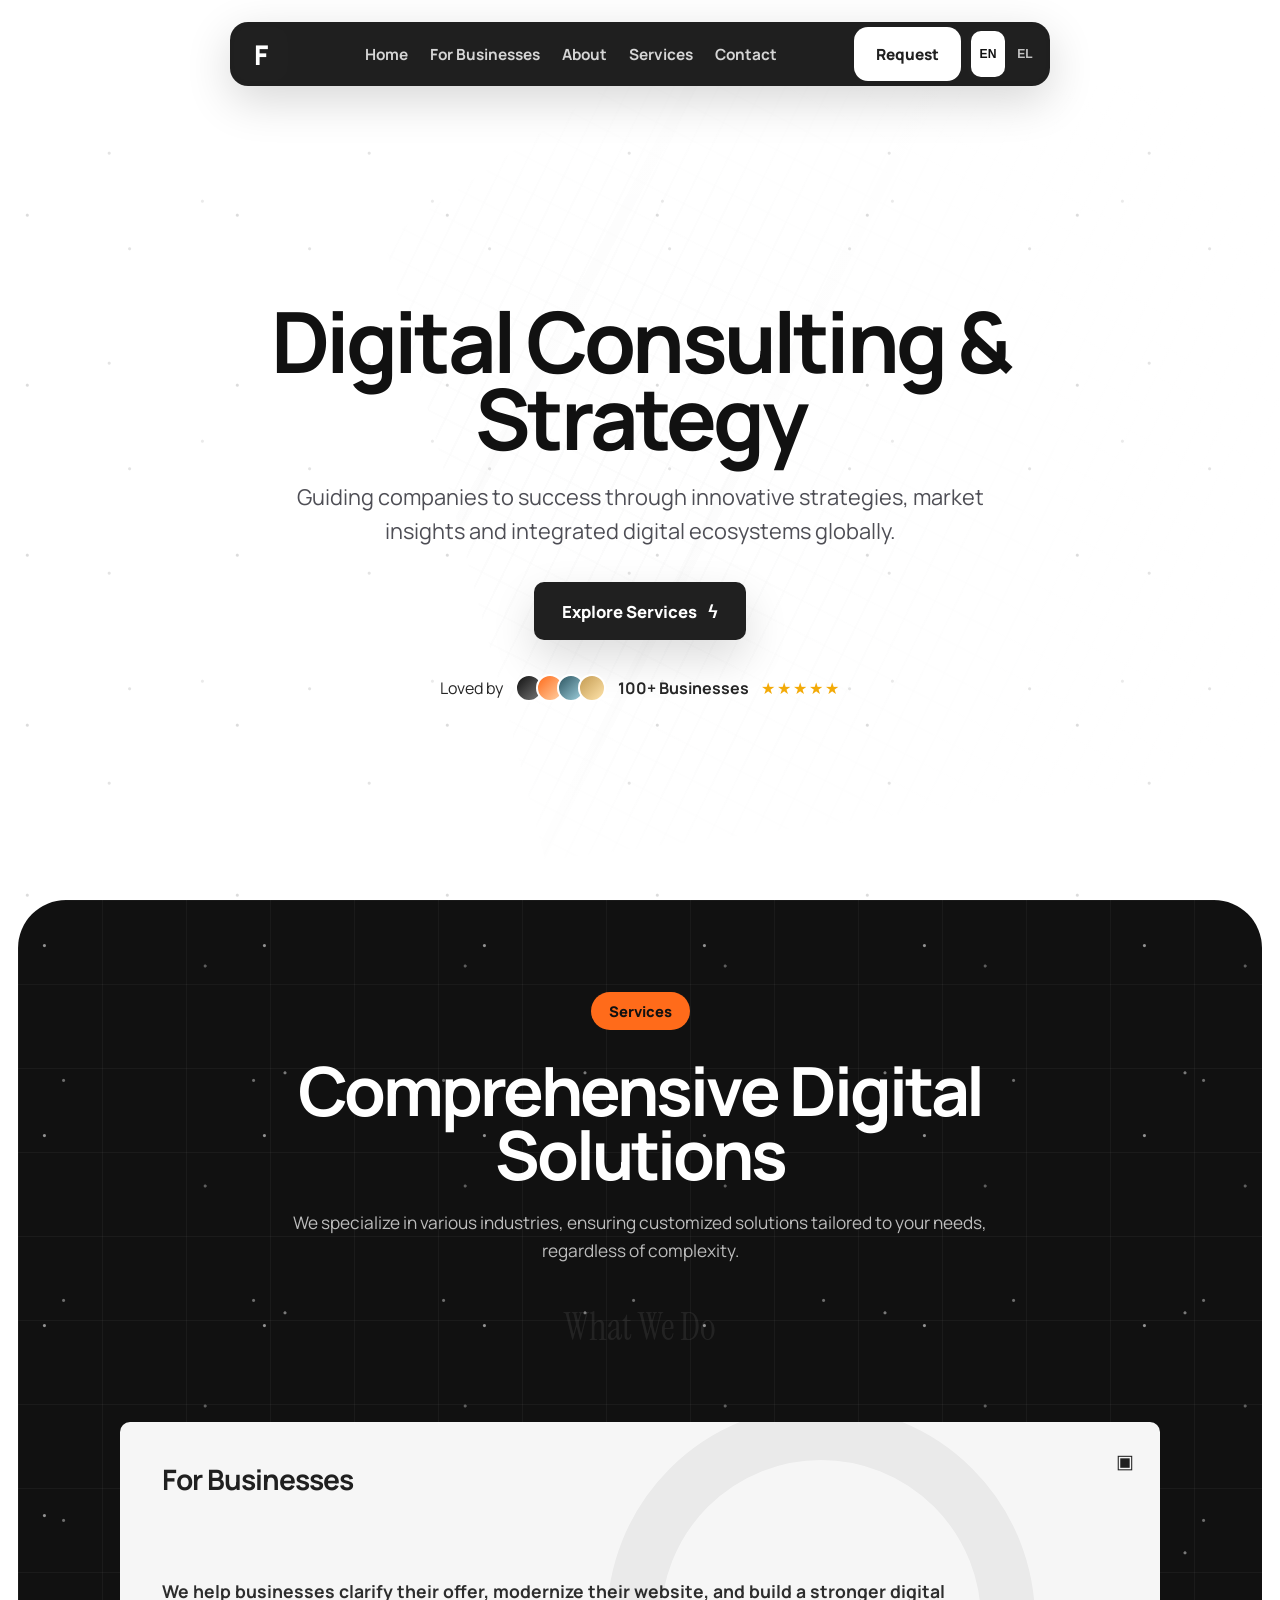
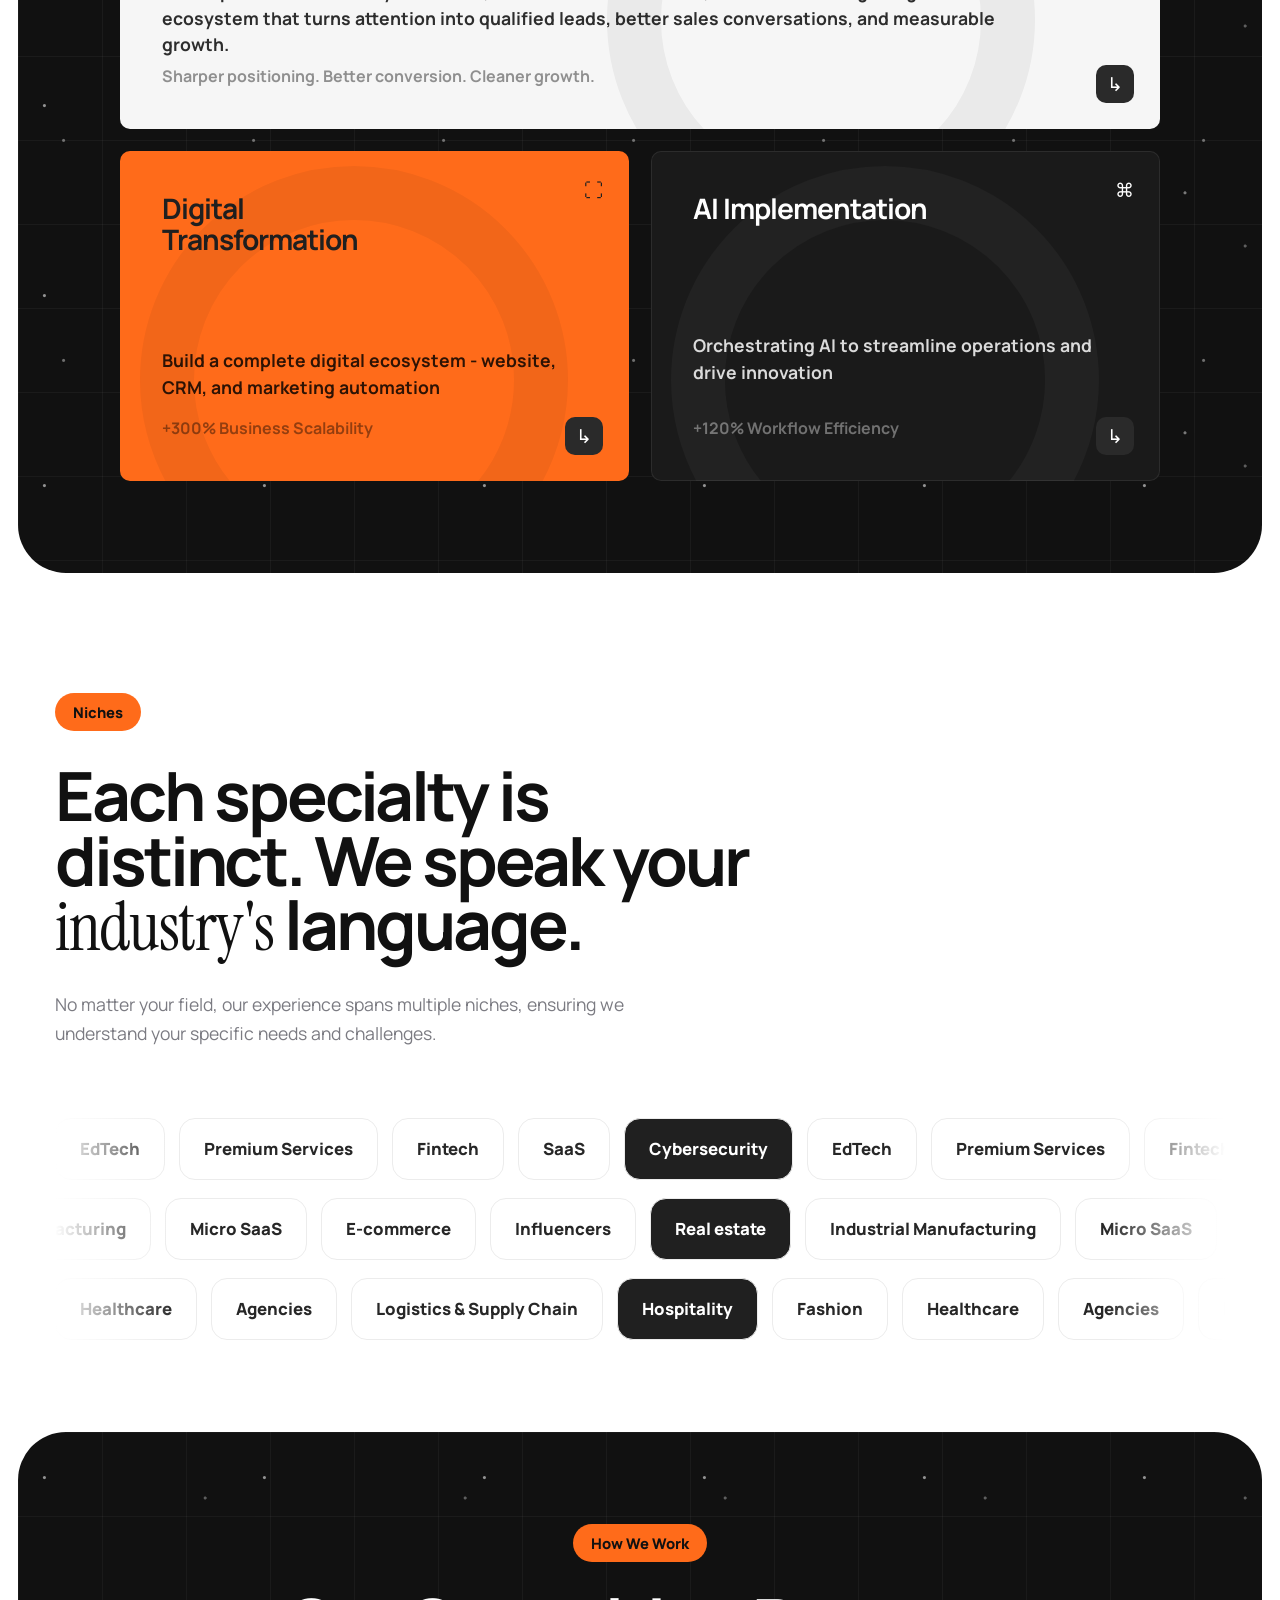
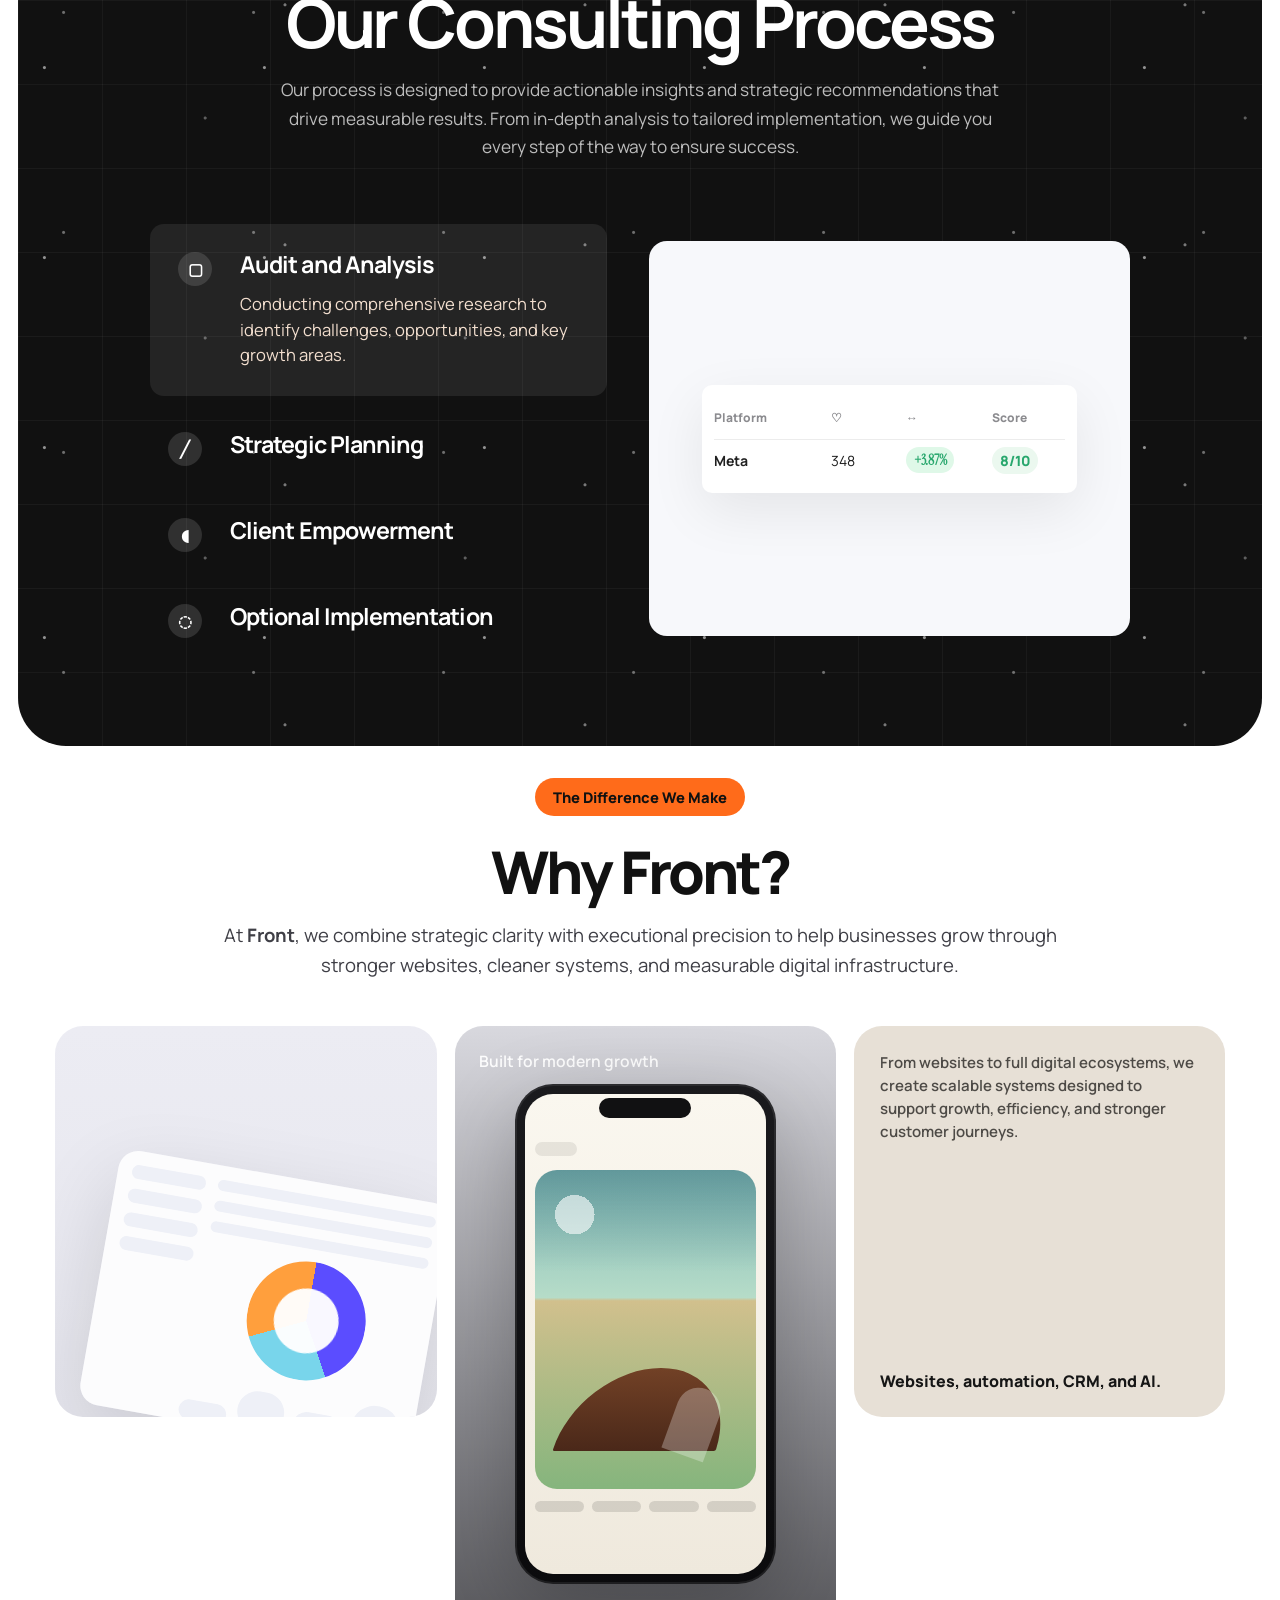
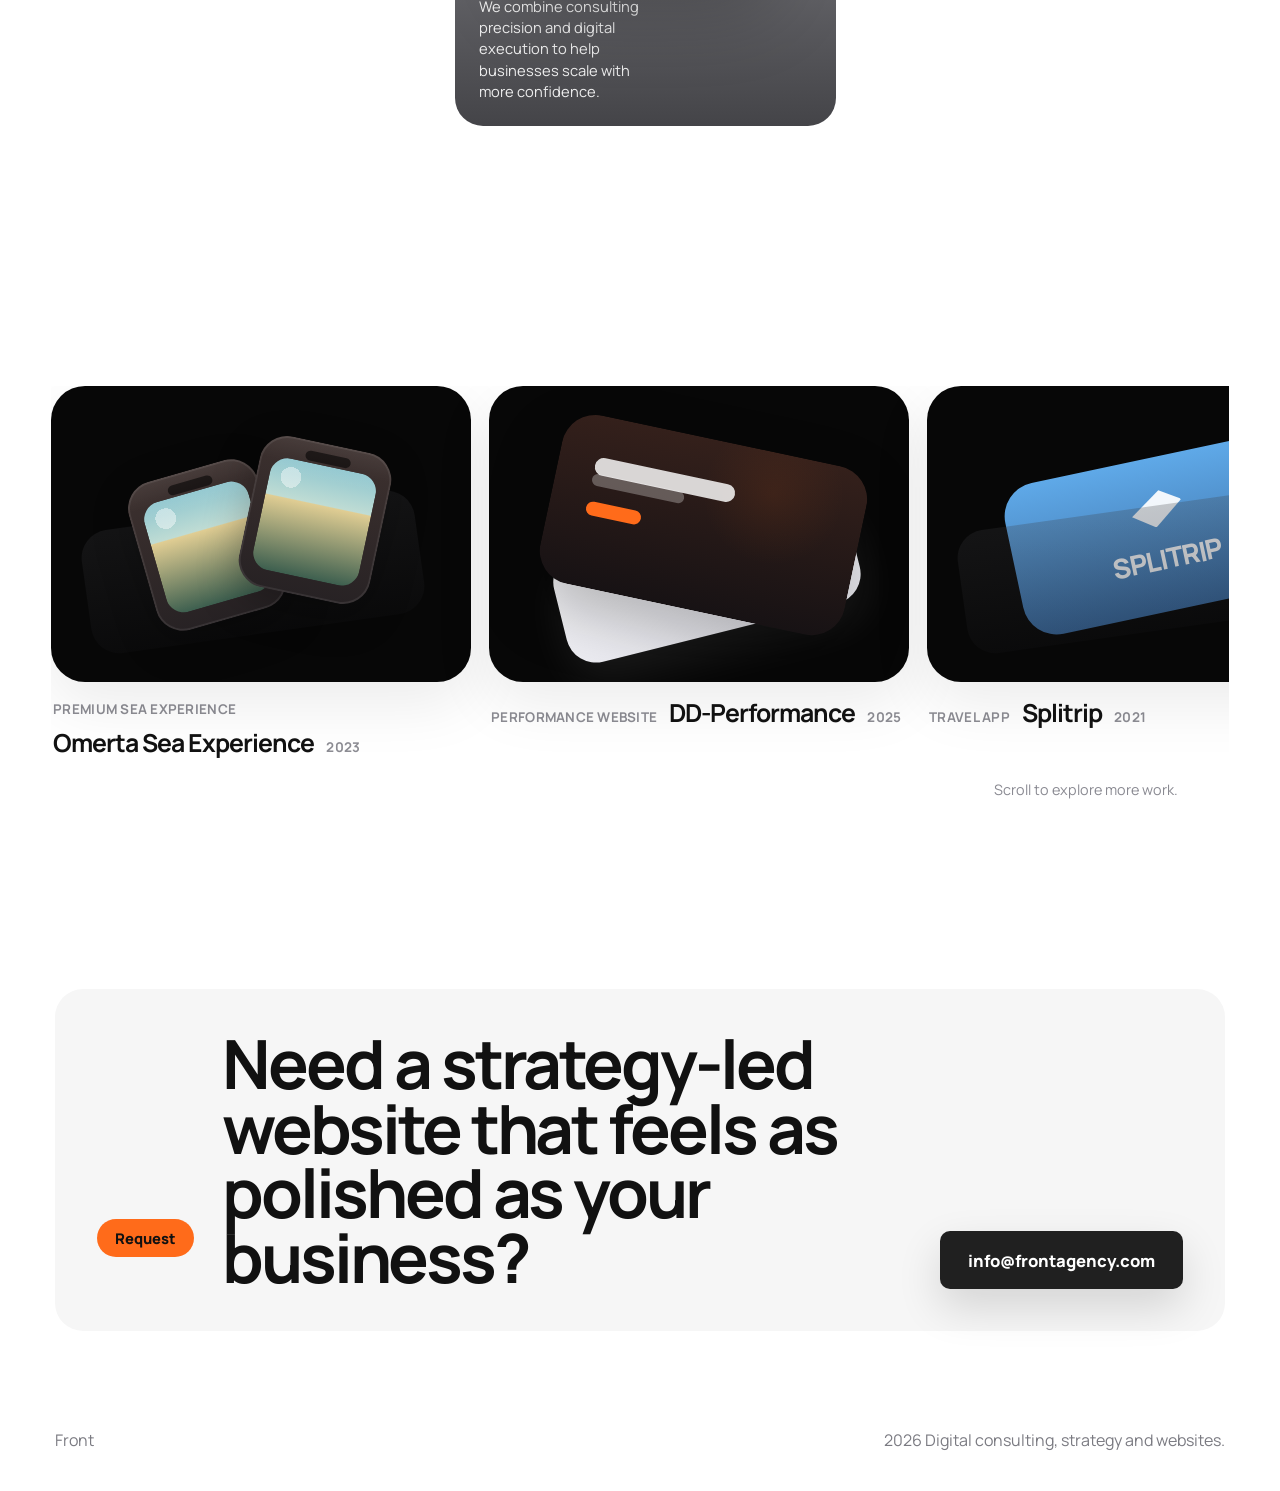
==== index.html @ 69dcf723 "continue" ====
<!DOCTYPE html>
<html lang="en">
  <head>
    <meta charset="UTF-8" />
    <meta name="viewport" content="width=device-width, initial-scale=1.0" />
    <title>Front | Digital Consulting & Strategy</title>
    <meta
      name="description"
      content="Front helps ambitious businesses build digital strategy, high-performing websites, and conversion systems that drive measurable growth."
    />
    <link rel="preconnect" href="https://fonts.googleapis.com" />
    <link rel="preconnect" href="https://fonts.gstatic.com" crossorigin />
    <link
      href="https://fonts.googleapis.com/css2?family=Instrument+Serif:ital@0;1&family=Manrope:wght@400;500;600;700;800&display=swap"
      rel="stylesheet"
    />
    <link rel="stylesheet" href="styles.css?v=front-business-page-10" />
  </head>
  <body>
    <header class="floating-nav" aria-label="Main navigation" data-i18n-attr="aria-label:navAria">
      <a class="logo-tile" href="#home" aria-label="Front home">
        <span>F</span>
      </a>
      <nav class="nav-links">
        <a href="#home" data-i18n="navHome">Home</a>
        <a href="for-businesses.html" data-i18n="navBusinesses">For Businesses</a>
        <a href="#about" data-i18n="navAbout">About</a>
        <a href="#services" data-i18n="navServices">Services</a>
        <a href="#contact" data-i18n="navContact">Contact</a>
      </nav>
      <div class="nav-actions">
        <a class="request-link" href="#contact" data-i18n="navRequest">Request</a>
        <div class="language-toggle" aria-label="Language selector" data-i18n-attr="aria-label:languageAria">
          <button class="language-button is-active" type="button" data-language="en" aria-pressed="true">EN</button>
          <button class="language-button" type="button" data-language="el" aria-pressed="false">EL</button>
        </div>
      </div>
    </header>

    <main>
      <section class="hero" id="home">
        <div class="hero-building" aria-hidden="true"></div>
        <div class="particle-field" aria-hidden="true"></div>

        <div class="hero-inner reveal">
          <h1 data-i18n="heroTitle">Digital Consulting & Strategy</h1>
          <p data-i18n="heroText">
            Guiding companies to success through innovative strategies, market insights and integrated
            digital ecosystems globally.
          </p>
          <a class="button button-dark" href="#services"><span data-i18n="heroCta">Explore Services</span> <span>ϟ</span></a>

          <div class="loved-row" aria-label="Client proof">
            <span data-i18n="lovedBy">Loved by</span>
            <div class="avatars" aria-hidden="true">
              <span></span>
              <span></span>
              <span></span>
              <span></span>
            </div>
            <strong data-i18n="proofBusinesses">100+ Businesses</strong>
            <span class="stars">★★★★★</span>
          </div>
        </div>
      </section>

      <section class="black-wrap services-wrap" id="services">
        <div class="black-grid" aria-hidden="true"></div>
        <div class="black-heading reveal">
          <span class="orange-pill" data-i18n="servicesPill">Services</span>
          <h2 data-i18n="servicesTitle">Comprehensive Digital Solutions</h2>
          <p data-i18n="servicesText">
            We specialize in various industries, ensuring customized solutions tailored to your needs,
            regardless of complexity.
          </p>
          <span class="ghost-title" data-i18n="servicesGhost">What We Do</span>
        </div>

        <div class="service-board">
          <article class="service-card service-card-wide reveal">
            <span class="corner-icon">▣</span>
            <h3 data-i18n="businessCardTitle">For Businesses</h3>
            <p data-i18n="businessCardText">
              We help businesses clarify their offer, modernize their website, and build a stronger
              digital ecosystem that turns attention into qualified leads, better sales conversations,
              and measurable growth.
            </p>
            <strong data-i18n="businessCardMetric">Sharper positioning. Better conversion. Cleaner growth.</strong>
            <a href="for-businesses.html" aria-label="Open business consulting">↳</a>
          </article>

          <article class="service-card service-card-orange reveal delay-1">
            <span class="corner-icon">⛶</span>
            <h3 data-i18n="transformationTitle">Digital Transformation</h3>
            <p data-i18n="transformationText">Build a complete digital ecosystem - website, CRM, and marketing automation</p>
            <strong data-i18n="transformationMetric">+300% Business Scalability</strong>
            <a href="#contact" aria-label="Open digital transformation">↳</a>
          </article>

          <article class="service-card service-card-dark reveal delay-2">
            <span class="corner-icon">⌘</span>
            <h3 data-i18n="aiTitle">AI Implementation</h3>
            <p data-i18n="aiText">Orchestrating AI to streamline operations and drive innovation</p>
            <strong data-i18n="aiMetric">+120% Workflow Efficiency</strong>
            <a href="#contact" aria-label="Open AI implementation">↳</a>
          </article>
        </div>
      </section>

      <section class="niches section" id="about">
        <div class="niche-copy reveal">
          <span class="orange-pill" data-i18n="nichesPill">Niches</span>
          <h2 data-i18n-html="nichesTitle">Each specialty is distinct. We speak your <em>industry's</em> language.</h2>
          <p data-i18n="nichesText">
            No matter your field, our experience spans multiple niches, ensuring we understand your
            specific needs and challenges.
          </p>
        </div>

        <div class="chip-stage reveal delay-1" aria-label="Industries">
          <div class="chip-row">
            <span data-i18n="chipEdtech">EdTech</span>
            <span data-i18n="chipPremium">Premium Services</span>
            <span data-i18n="chipFintech">Fintech</span>
            <span data-i18n="chipSaas">SaaS</span>
            <span class="chip-dark" data-i18n="chipCyber">Cybersecurity</span>
            <span data-i18n="chipEdtech">EdTech</span>
            <span data-i18n="chipPremium">Premium Services</span>
            <span data-i18n="chipFintech">Fintech</span>
            <span data-i18n="chipSaas">SaaS</span>
          </div>
          <div class="chip-row chip-row-offset">
            <span data-i18n="chipIndustrial">Industrial Manufacturing</span>
            <span data-i18n="chipMicro">Micro SaaS</span>
            <span data-i18n="chipEcommerce">E-commerce</span>
            <span data-i18n="chipInfluencers">Influencers</span>
            <span class="chip-dark" data-i18n="chipRealEstate">Real estate</span>
            <span data-i18n="chipIndustrial">Industrial Manufacturing</span>
            <span data-i18n="chipMicro">Micro SaaS</span>
            <span data-i18n="chipEcommerce">E-commerce</span>
          </div>
          <div class="chip-row">
            <span data-i18n="chipHealthcare">Healthcare</span>
            <span data-i18n="chipAgencies">Agencies</span>
            <span data-i18n="chipLogistics">Logistics & Supply Chain</span>
            <span class="chip-dark" data-i18n="chipHospitality">Hospitality</span>
            <span data-i18n="chipFashion">Fashion</span>
            <span data-i18n="chipHealthcare">Healthcare</span>
            <span data-i18n="chipAgencies">Agencies</span>
            <span data-i18n="chipLogistics">Logistics & Supply Chain</span>
          </div>
        </div>
      </section>

      <section class="black-wrap process-wrap" id="process">
        <div class="black-grid" aria-hidden="true"></div>
        <div class="black-heading reveal">
          <span class="orange-pill" data-i18n="processPill">How We Work</span>
          <h2 data-i18n="processTitle">Our Consulting Process</h2>
          <p data-i18n="processText">
            Our process is designed to provide actionable insights and strategic recommendations that
            drive measurable results. From in-depth analysis to tailored implementation, we guide you
            every step of the way to ensure success.
          </p>
        </div>

        <div class="process-grid">
          <div class="process-list reveal">
            <article class="process-step active">
              <span class="step-icon">▢</span>
              <div>
                <h3 data-i18n="processOneTitle">Audit and Analysis</h3>
                <p data-i18n="processOneText">Conducting comprehensive research to identify challenges, opportunities, and key growth areas.</p>
              </div>
            </article>
            <article class="process-step">
              <span class="step-icon">╱</span>
              <h3 data-i18n="processTwoTitle">Strategic Planning</h3>
            </article>
            <article class="process-step">
              <span class="step-icon">◖</span>
              <h3 data-i18n="processThreeTitle">Client Empowerment</h3>
            </article>
            <article class="process-step">
              <span class="step-icon">◌</span>
              <h3 data-i18n="processFourTitle">Optional Implementation</h3>
            </article>
          </div>

          <div class="dashboard-panel reveal delay-1">
            <div class="mini-dashboard">
              <div class="dash-row dash-head">
                <span>Platform</span>
                <span>♡</span>
                <span>↔</span>
                <span>Score</span>
              </div>
              <div class="dash-row">
                <strong>Meta</strong>
                <span>348</span>
                <em>+3.87%</em>
                <i>8/10</i>
              </div>
            </div>
          </div>
        </div>
      </section>

      <section class="difference section">
        <div class="difference-heading reveal">
          <span class="orange-pill" data-i18n="differencePill">The Difference We Make</span>
          <h2 data-i18n="differenceTitle">Why Front?</h2>
          <p data-i18n-html="differenceText">
            At <strong>Front</strong>, we combine strategic clarity with executional precision to
            help businesses grow through stronger websites, cleaner systems, and measurable digital
            infrastructure.
          </p>
        </div>

        <div class="difference-grid">
          <article class="difference-card difference-card-dashboard reveal">
            <div class="difference-dashboard">
              <div class="difference-dashboard-sidebar">
                <span></span>
                <span></span>
                <span></span>
                <span></span>
              </div>
              <div class="difference-dashboard-main">
                <div class="difference-dashboard-top">
                  <span></span>
                  <span></span>
                  <span></span>
                </div>
                <div class="difference-dashboard-ring"></div>
                <div class="difference-dashboard-bars">
                  <span></span>
                  <span></span>
                  <span></span>
                  <span></span>
                </div>
              </div>
            </div>
          </article>

          <article class="difference-card difference-card-phone reveal delay-1">
            <p class="difference-card-kicker" data-i18n="differencePhoneKicker">Built for modern growth</p>
            <div class="difference-phone">
              <div class="difference-phone-notch"></div>
              <div class="difference-phone-screen">
                <div class="difference-phone-badge"></div>
                <div class="difference-phone-image"></div>
                <div class="difference-phone-actions">
                  <span></span>
                  <span></span>
                  <span></span>
                  <span></span>
                </div>
              </div>
            </div>
            <p class="difference-phone-copy" data-i18n="differencePhoneText">
              We combine consulting precision and digital execution to help businesses scale with
              more confidence.
            </p>
          </article>

          <article class="difference-card difference-card-copy reveal delay-2">
            <p data-i18n="differenceCopyText">
              From websites to full digital ecosystems, we create scalable systems designed to
              support growth, efficiency, and stronger customer journeys.
            </p>
            <strong data-i18n="differenceCopyStrong">Websites, automation, CRM, and AI.</strong>
          </article>

          <article class="difference-card difference-card-note reveal">
            <strong data-i18n="differenceNoteTitle">Consulting that turns into action</strong>
            <p data-i18n="differenceNoteText">
              We move from research and audits into implementation, so insights do not stay in
              slides. They become real systems, pages, and workflows.
            </p>
          </article>

          <article class="difference-card difference-card-office reveal delay-1">
            <div class="difference-office-scene">
              <span class="difference-window difference-window-a"></span>
              <span class="difference-window difference-window-b"></span>
              <span class="difference-window difference-window-c"></span>
              <span class="difference-plant"></span>
              <span class="difference-table"></span>
            </div>
          </article>
        </div>
      </section>

      <section class="cases section">
        <div class="cases-heading reveal">
          <h2 data-i18n="casesTitle">Cases</h2>
          <p data-i18n="casesText">
            Explore selected work across websites, platforms, and digital systems built to help
            ambitious businesses grow.
          </p>
        </div>

        <div class="cases-rail reveal delay-1">
          <div class="cases-track" aria-label="Selected work carousel">
            <a class="case-card-link" href="omerta-sea-experience.html" aria-label="Open Omerta Sea Experience case study">
              <article class="case-card case-card-mobile">
                <div class="case-visual">
                  <div class="case-shadow-panel"></div>
                  <div class="case-device-stack">
                    <div class="case-phone case-phone-left case-phone-sea"></div>
                    <div class="case-phone case-phone-right case-phone-sea"></div>
                  </div>
                </div>
                <div class="case-meta">
                  <p class="case-category" data-i18n="caseOneCategory">Premium Sea Experience</p>
                  <h3 data-i18n="caseOneTitle">Omerta Sea Experience</h3>
                  <span data-i18n="caseOneYear">2023</span>
                </div>
              </article>
            </a>

            <article class="case-card case-card-website">
              <div class="case-visual">
                <div class="case-browser-shell"></div>
                <div class="case-site-panel">
                  <span class="case-site-line"></span>
                  <span class="case-site-line short"></span>
                  <span class="case-site-button"></span>
                </div>
              </div>
              <div class="case-meta">
                <p class="case-category" data-i18n="caseTwoCategory">Performance Website</p>
                <h3 data-i18n="caseTwoTitle">DD-Performance</h3>
                <span data-i18n="caseTwoYear">2025</span>
              </div>
            </article>

            <article class="case-card case-card-brand">
              <div class="case-visual">
                <div class="case-brand-panel">
                  <span class="case-brand-mark"></span>
                  <span class="case-brand-word" data-i18n="caseThreeBrand">SPLITRIP</span>
                </div>
                <div class="case-shadow-panel"></div>
              </div>
              <div class="case-meta">
                <p class="case-category" data-i18n="caseThreeCategory">Travel App</p>
                <h3 data-i18n="caseThreeTitle">Splitrip</h3>
                <span data-i18n="caseThreeYear">2021</span>
              </div>
            </article>

            <article class="case-card case-card-system">
              <div class="case-visual">
                <div class="case-system-grid">
                  <span></span>
                  <span></span>
                  <span></span>
                  <span></span>
                </div>
                <div class="case-system-panel"></div>
              </div>
              <div class="case-meta">
                <p class="case-category" data-i18n="caseFourCategory">CRM & Automation</p>
                <h3 data-i18n="caseFourTitle">LeadFlow OS</h3>
                <span data-i18n="caseFourYear">2025</span>
              </div>
            </article>
          </div>
          <p class="cases-hint" data-i18n="casesHint">Scroll to explore more work.</p>
        </div>
      </section>

      <section class="request-section section" id="contact">
        <div class="request-panel reveal">
          <span class="orange-pill" data-i18n="requestPill">Request</span>
          <h2 data-i18n="requestTitle">Need a strategy-led website that feels as polished as your business?</h2>
          <a class="button button-dark" href="mailto:info@frontagency.com">info@frontagency.com</a>
        </div>
      </section>
    </main>

    <footer class="footer">
      <p>Front</p>
      <p><span id="year"></span> <span data-i18n="footerText">Digital consulting, strategy and websites.</span></p>
    </footer>

    <script src="script.js?v=front-business-page-10"></script>
  </body>
</html>
---- styles.css ----
:root {
  --black: #111111;
  --black-2: #1f1f1f;
  --white: #ffffff;
  --muted: #7b7b82;
  --line: #ececec;
  --orange: #ff6b1a;
  --soft: #f7f7f7;
  --container: 1170px;
}

* {
  box-sizing: border-box;
}

html {
  scroll-behavior: smooth;
}

body {
  margin: 0;
  background: var(--white);
  color: var(--black);
  font-family: "Manrope", sans-serif;
}

a {
  color: inherit;
}

.floating-nav {
  position: sticky;
  top: 22px;
  z-index: 50;
  display: grid;
  grid-template-columns: 54px 1fr auto;
  gap: 4px;
  align-items: center;
  width: min(calc(100% - 36px), 820px);
  height: 64px;
  margin: 22px auto 0;
  padding: 4px;
  border-radius: 18px;
  background: rgba(17, 17, 17, 0.94);
  box-shadow: 0 14px 46px rgba(0, 0, 0, 0.16);
  backdrop-filter: blur(18px);
}

.page-nav {
  position: relative;
  z-index: 50;
  display: grid;
  grid-template-columns: 54px 1fr auto;
  gap: 24px;
  align-items: center;
  width: min(calc(100% - 44px), var(--container));
  margin: 32px auto 0;
}

.logo-tile,
.request-link,
.button,
.language-button {
  display: inline-flex;
  align-items: center;
  justify-content: center;
  text-decoration: none;
}

.logo-tile {
  width: 54px;
  height: 54px;
  border-radius: 15px;
  color: var(--white);
  background: #202020;
  font-size: 1.7rem;
  font-weight: 800;
}

.nav-links {
  display: flex;
  justify-content: center;
  gap: 22px;
  min-width: 0;
}

.nav-links a {
  color: rgba(255, 255, 255, 0.82);
  text-decoration: none;
  font-size: 0.96rem;
  font-weight: 700;
}

.nav-links a:hover,
.nav-links a:focus-visible {
  color: var(--white);
}

.request-link {
  height: 54px;
  padding: 0 22px;
  border-radius: 14px;
  background: var(--white);
  color: #202020;
  font-size: 0.96rem;
  font-weight: 800;
}

.page-nav .nav-links {
  justify-content: flex-end;
}

.page-nav .nav-links a {
  color: #222222;
}

.page-nav .nav-links a:hover,
.page-nav .nav-links a:focus-visible {
  color: var(--orange);
}

.page-nav .request-link {
  background: #1a1a1a;
  color: var(--white);
}

.page-nav .language-toggle {
  background: #f1f1f1;
}

.page-nav .language-button {
  color: #707077;
}

.page-nav .language-button.is-active {
  background: #1a1a1a;
  color: var(--white);
}

.nav-actions {
  display: flex;
  align-items: center;
  gap: 6px;
}

.language-toggle {
  display: inline-grid;
  grid-template-columns: repeat(2, 34px);
  gap: 3px;
  height: 54px;
  padding: 4px;
  border-radius: 14px;
  background: #202020;
}

.language-button {
  appearance: none;
  min-width: 0;
  height: 46px;
  border: 0;
  border-radius: 10px;
  background: transparent;
  color: rgba(255, 255, 255, 0.72);
  cursor: pointer;
  font-size: 0.76rem;
  font-weight: 800;
}

.language-button.is-active {
  background: var(--white);
  color: var(--black);
}

.hero {
  position: relative;
  min-height: calc(100vh - 86px);
  display: grid;
  place-items: center;
  overflow: hidden;
  padding: 96px 24px 78px;
  isolation: isolate;
}

.hero-building {
  position: absolute;
  top: 0;
  right: 0;
  z-index: -3;
  width: min(1020px, 70vw);
  height: 86vh;
  opacity: 0.46;
  background:
    linear-gradient(118deg, transparent 0 23%, rgba(22, 24, 27, 0.16) 23% 24%, transparent 24% 100%),
    linear-gradient(117deg, transparent 0 42%, rgba(22, 24, 27, 0.15) 42% 43%, transparent 43% 100%),
    repeating-linear-gradient(116deg, rgba(22, 24, 27, 0.18) 0 2px, transparent 2px 20px),
    repeating-linear-gradient(27deg, rgba(22, 24, 27, 0.12) 0 2px, transparent 2px 30px);
  clip-path: polygon(25% 0, 100% 0, 100% 88%, 18% 100%, 0 20%);
}

.hero::after {
  content: "";
  position: absolute;
  inset: 0;
  z-index: -2;
  background: radial-gradient(circle at 48% 48%, rgba(255, 255, 255, 0.8), rgba(255, 255, 255, 0.98) 58%, #fff 100%);
}

.particle-field,
.black-grid {
  position: absolute;
  inset: 0;
  pointer-events: none;
}

.particle-field {
  z-index: -1;
  opacity: 0.6;
  background:
    radial-gradient(circle at 13% 76%, rgba(0, 0, 0, 0.23) 1px, transparent 2px),
    radial-gradient(circle at 42% 32%, rgba(0, 0, 0, 0.18) 1px, transparent 2px),
    radial-gradient(circle at 72% 74%, rgba(0, 0, 0, 0.18) 1px, transparent 2px),
    radial-gradient(circle at 88% 48%, rgba(0, 0, 0, 0.14) 1px, transparent 2px);
  background-size: 210px 170px, 260px 210px, 180px 220px, 230px 240px;
}

.hero-inner {
  width: min(840px, 100%);
  text-align: center;
}

h1,
h2,
h3,
p {
  margin: 0;
}

h1 {
  font-size: clamp(3.5rem, 6.6vw, 6.8rem);
  line-height: 0.92;
  letter-spacing: -0.045em;
}

h2 {
  font-size: clamp(2.6rem, 5.3vw, 5.25rem);
  line-height: 0.95;
  letter-spacing: -0.045em;
}

h3 {
  font-size: clamp(1.4rem, 2.2vw, 2.05rem);
  line-height: 1.08;
  letter-spacing: -0.035em;
}

em {
  font-family: "Instrument Serif", serif;
  font-style: normal;
  font-weight: 400;
  letter-spacing: -0.02em;
}

.hero-inner p {
  max-width: 720px;
  margin: 24px auto 0;
  color: #4e4e55;
  font-size: clamp(1.1rem, 1.9vw, 1.36rem);
  line-height: 1.55;
}

.button {
  min-height: 58px;
  margin-top: 34px;
  padding: 0 28px;
  border-radius: 10px;
  font-size: 1.04rem;
  font-weight: 800;
  gap: 10px;
  transition:
    transform 180ms ease,
    box-shadow 180ms ease;
}

.button:hover,
.button:focus-visible {
  transform: translateY(-2px);
}

.button-dark {
  background: #202020;
  color: var(--white);
  box-shadow: 0 18px 44px rgba(0, 0, 0, 0.14);
}

.loved-row {
  display: flex;
  align-items: center;
  justify-content: center;
  flex-wrap: wrap;
  gap: 12px;
  margin-top: 34px;
  font-size: 1rem;
  color: #262626;
}

.avatars {
  display: flex;
}

.avatars span {
  width: 28px;
  height: 28px;
  margin-left: -7px;
  border: 2px solid var(--white);
  border-radius: 50%;
  background: linear-gradient(135deg, #111, #777);
}

.avatars span:first-child {
  margin-left: 0;
}

.avatars span:nth-child(2) {
  background: linear-gradient(135deg, #ff6b1a, #ffd2a6);
}

.avatars span:nth-child(3) {
  background: linear-gradient(135deg, #2d5561, #9fd1de);
}

.avatars span:nth-child(4) {
  background: linear-gradient(135deg, #c49b52, #ffe4ab);
}

.stars {
  color: #f3aa07;
  letter-spacing: 2px;
}

.section {
  width: min(calc(100% - 44px), var(--container));
  margin: 0 auto;
  padding: 92px 0;
}

.niches {
  min-height: 720px;
}

.niche-copy {
  max-width: 740px;
}

.orange-pill {
  display: inline-flex;
  align-items: center;
  min-height: 38px;
  margin-bottom: 32px;
  padding: 0 18px;
  border-radius: 999px;
  background: var(--orange);
  color: var(--black);
  font-size: 0.92rem;
  font-weight: 800;
}

.niche-copy h2 {
  max-width: 760px;
}

.niche-copy p {
  max-width: 620px;
  margin-top: 30px;
  color: var(--muted);
  font-size: 1.1rem;
  line-height: 1.65;
}

.chip-stage {
  position: relative;
  display: grid;
  gap: 18px;
  margin-top: 70px;
  overflow: hidden;
}

.chip-stage::before,
.chip-stage::after {
  content: "";
  position: absolute;
  top: 0;
  bottom: 0;
  z-index: 3;
  width: 120px;
  pointer-events: none;
}

.chip-stage::before {
  left: 0;
  background: linear-gradient(90deg, var(--white), transparent);
}

.chip-stage::after {
  right: 0;
  background: linear-gradient(270deg, var(--white), transparent);
}

.chip-row {
  display: flex;
  gap: 14px;
  min-width: max-content;
  animation: drift 42s linear infinite;
}

.chip-row-offset {
  transform: translateX(-160px);
  animation-direction: reverse;
  animation-duration: 48s;
}

.chip-row span {
  display: inline-flex;
  align-items: center;
  min-height: 62px;
  padding: 0 24px;
  border: 1px solid var(--line);
  border-radius: 16px;
  background: var(--white);
  color: #272727;
  font-size: 1.05rem;
  font-weight: 800;
  white-space: nowrap;
}

.chip-row .chip-dark {
  background: #202020;
  color: var(--white);
}

.black-wrap {
  position: relative;
  width: min(calc(100% - 36px), 1440px);
  margin: 0 auto 28px;
  overflow: hidden;
  padding: 92px max(24px, calc((100% - var(--container)) / 2));
  border-radius: 48px;
  background: #111111;
  color: var(--white);
}

.black-grid {
  opacity: 0.78;
  background:
    radial-gradient(circle at 12% 24%, rgba(255, 255, 255, 0.7) 1px, transparent 2px),
    radial-gradient(circle at 72% 30%, rgba(255, 255, 255, 0.42) 1px, transparent 2px),
    radial-gradient(circle at 89% 72%, rgba(255, 255, 255, 0.56) 1px, transparent 2px),
    radial-gradient(circle at 24% 82%, rgba(255, 255, 255, 0.5) 1px, transparent 2px),
    linear-gradient(rgba(255, 255, 255, 0.055) 1px, transparent 1px),
    linear-gradient(90deg, rgba(255, 255, 255, 0.055) 1px, transparent 1px);
  background-size: 220px 190px, 260px 220px, 300px 240px, 190px 220px, 84px 84px, 84px 84px;
}

.black-wrap > *:not(.black-grid) {
  position: relative;
  z-index: 1;
}

.black-heading {
  max-width: 780px;
  margin: 0 auto;
  text-align: center;
}

.black-heading .orange-pill {
  margin-bottom: 28px;
}

.black-heading p {
  max-width: 720px;
  margin: 22px auto 0;
  color: rgba(255, 255, 255, 0.72);
  font-size: 1.08rem;
  line-height: 1.65;
}

.ghost-title {
  display: block;
  margin-top: 36px;
  color: rgba(255, 255, 255, 0.08);
  font-family: "Instrument Serif", serif;
  font-size: 2.4rem;
}

.service-board {
  display: grid;
  grid-template-columns: repeat(2, minmax(0, 1fr));
  gap: 22px;
  width: min(100%, 1040px);
  margin: 70px auto 0;
}

.service-card {
  position: relative;
  min-height: 330px;
  display: flex;
  flex-direction: column;
  justify-content: space-between;
  overflow: hidden;
  padding: 42px;
  border-radius: 10px;
  background: #f6f6f6;
  color: #202020;
}

.service-card-wide {
  grid-column: 1 / -1;
  min-height: 250px;
}

.service-card-orange {
  background: var(--orange);
}

.service-card-dark {
  background: #1a1a1a;
  color: var(--white);
  box-shadow: inset 0 0 0 1px rgba(255, 255, 255, 0.08);
}

.service-card::after {
  content: "";
  position: absolute;
  right: 12%;
  bottom: -34%;
  width: 320px;
  height: 320px;
  border-radius: 50%;
  border: 54px solid rgba(0, 0, 0, 0.05);
}

.service-card-dark::after {
  border-color: rgba(255, 255, 255, 0.035);
}

.corner-icon {
  position: absolute;
  top: 26px;
  right: 26px;
  font-size: 1.2rem;
}

.service-card h3 {
  max-width: 13ch;
}

.service-card-wide h3 {
  max-width: none;
}

.service-card p {
  max-width: 880px;
  margin-top: 84px;
  color: rgba(0, 0, 0, 0.82);
  font-size: 1.1rem;
  font-weight: 700;
  line-height: 1.5;
}

.service-card-dark p {
  color: rgba(255, 255, 255, 0.84);
}

.service-card strong {
  display: block;
  margin-top: 8px;
  color: rgba(0, 0, 0, 0.42);
}

.service-card-dark strong {
  color: rgba(255, 255, 255, 0.38);
}

.service-card a {
  position: absolute;
  right: 26px;
  bottom: 26px;
  display: grid;
  place-items: center;
  width: 38px;
  height: 38px;
  border-radius: 10px;
  background: #2a2a2a;
  color: var(--white);
  text-decoration: none;
  font-size: 1.2rem;
}

.process-wrap {
  min-height: 720px;
}

.process-grid {
  display: grid;
  grid-template-columns: 0.95fr 1fr;
  gap: 42px;
  align-items: center;
  width: min(100%, 980px);
  margin: 62px auto 0;
}

.process-list {
  display: grid;
  gap: 20px;
}

.process-step {
  display: grid;
  grid-template-columns: 44px 1fr;
  gap: 18px;
  align-items: start;
  padding: 16px 18px;
  border-radius: 14px;
}

.process-step.active {
  padding: 28px;
  background: rgba(255, 255, 255, 0.08);
}

.step-icon {
  display: grid;
  place-items: center;
  width: 34px;
  height: 34px;
  border-radius: 50%;
  background: rgba(255, 255, 255, 0.13);
  color: var(--white);
  font-weight: 800;
}

.process-step h3 {
  font-family: "Manrope", sans-serif;
  font-size: 1.45rem;
  letter-spacing: -0.04em;
}

.process-step p {
  margin-top: 14px;
  color: #f3dfcf;
  font-size: 1.04rem;
  line-height: 1.55;
}

.dashboard-panel {
  min-height: 395px;
  display: grid;
  place-items: center;
  border-radius: 18px;
  background: #f7f8fb;
}

.mini-dashboard {
  width: min(78%, 520px);
  padding: 12px;
  border-radius: 10px;
  background: var(--white);
  box-shadow: 0 18px 55px rgba(0, 0, 0, 0.08);
  color: #202020;
}

.dash-row {
  display: grid;
  grid-template-columns: 1fr 0.6fr 0.7fr 0.7fr;
  gap: 12px;
  align-items: center;
  min-height: 42px;
  border-top: 1px solid var(--line);
  font-size: 0.88rem;
}

.dash-row:first-child {
  border-top: 0;
}

.dash-head {
  color: #8b8b8f;
  font-size: 0.75rem;
  font-weight: 800;
}

.dash-row em,
.dash-row i {
  justify-self: start;
  padding: 4px 8px;
  border-radius: 999px;
  background: #dff8e8;
  color: #28a76d;
  font-style: normal;
  font-weight: 800;
}

.dash-row i {
  background: #ebf8ef;
}

.request-section {
  padding: 98px 0;
}

.difference {
  padding-top: 4px;
  padding-bottom: 74px;
}

.difference-heading {
  max-width: 860px;
  margin: 0 auto;
  text-align: center;
}

.difference-heading .orange-pill {
  margin-bottom: 28px;
}

.difference-heading h2 {
  font-family: "Manrope", sans-serif;
  font-size: clamp(2.6rem, 4.6vw, 4.1rem);
  font-weight: 800;
  letter-spacing: -0.05em;
}

.difference-heading p {
  max-width: 860px;
  margin: 20px auto 0;
  color: #3f3f46;
  font-size: clamp(1.04rem, 1.45vw, 1.24rem);
  line-height: 1.62;
}

.difference-grid {
  display: grid;
  grid-template-columns: 1.05fr 1.05fr 1.02fr;
  grid-template-areas:
    "dashboard phone copy"
    "note phone office";
  gap: 18px;
  margin-top: 46px;
}

.difference-card {
  position: relative;
  overflow: hidden;
  border-radius: 28px;
}

.difference-card-dashboard {
  grid-area: dashboard;
  min-height: 380px;
  padding: 22px;
  background: linear-gradient(180deg, #ececf3 0%, #e6e6ee 100%);
}

.difference-dashboard {
  position: absolute;
  left: 11%;
  bottom: -4%;
  width: 88%;
  height: 66%;
  display: grid;
  grid-template-columns: 0.34fr 1fr;
  gap: 12px;
  padding: 14px;
  border-radius: 20px;
  background: rgba(255, 255, 255, 0.88);
  box-shadow: 0 26px 80px rgba(0, 0, 0, 0.12);
  transform: rotate(10deg);
}

.difference-dashboard-sidebar,
.difference-dashboard-top,
.difference-dashboard-bars {
  display: grid;
  gap: 10px;
}

.difference-dashboard-sidebar span,
.difference-dashboard-top span,
.difference-dashboard-bars span {
  border-radius: 999px;
  background: #eef0f7;
}

.difference-dashboard-sidebar {
  align-content: start;
}

.difference-dashboard-sidebar span {
  height: 14px;
}

.difference-dashboard-main {
  display: grid;
  grid-template-rows: auto 1fr auto;
  gap: 12px;
}

.difference-dashboard-top span {
  height: 11px;
}

.difference-dashboard-ring {
  width: min(138px, 54%);
  aspect-ratio: 1;
  align-self: center;
  justify-self: center;
  border-radius: 50%;
  background:
    radial-gradient(circle at center, rgba(255, 255, 255, 0.96) 0 38%, transparent 39% 100%),
    conic-gradient(from 0deg, #5b4dff 0 42%, #78d5eb 42% 68%, #ff9f3d 68% 100%);
}

.difference-dashboard-bars {
  grid-template-columns: repeat(4, 1fr);
  align-items: end;
}

.difference-dashboard-bars span:nth-child(1) {
  height: 20px;
}

.difference-dashboard-bars span:nth-child(2) {
  height: 40px;
}

.difference-dashboard-bars span:nth-child(3) {
  height: 28px;
}

.difference-dashboard-bars span:nth-child(4) {
  height: 46px;
}

.difference-card-phone {
  grid-area: phone;
  min-height: 700px;
  padding: 24px;
  display: flex;
  flex-direction: column;
  justify-content: space-between;
  background: linear-gradient(180deg, #d8d8de 0%, #444448 100%);
  color: var(--white);
}

.difference-card-kicker {
  color: rgba(255, 255, 255, 0.96);
  font-size: 0.98rem;
  font-weight: 600;
}

.difference-phone {
  position: relative;
  width: min(78%, 270px);
  min-height: 500px;
  margin: 10px auto;
  padding: 10px;
  border-radius: 38px;
  background: linear-gradient(180deg, #1a1a1d, #0b0b0d);
  box-shadow:
    inset 0 0 0 2px rgba(255, 255, 255, 0.08),
    0 24px 80px rgba(0, 0, 0, 0.24);
}

.difference-phone-notch {
  position: absolute;
  top: 14px;
  left: 50%;
  width: 92px;
  height: 20px;
  border-radius: 999px;
  background: #111112;
  transform: translateX(-50%);
  z-index: 2;
}

.difference-phone-screen {
  height: 100%;
  padding: 48px 10px 12px;
  border-radius: 28px;
  background: linear-gradient(180deg, #faf7ef 0%, #efe9dd 100%);
}

.difference-phone-badge {
  width: 42px;
  height: 14px;
  border-radius: 999px;
  background: rgba(0, 0, 0, 0.08);
}

.difference-phone-image {
  height: 76%;
  margin-top: 14px;
  border-radius: 22px;
  background:
    radial-gradient(circle at 18% 14%, rgba(255, 255, 255, 0.6) 0 6%, transparent 6%),
    linear-gradient(180deg, rgba(29, 79, 88, 0.3), transparent 32%),
    linear-gradient(180deg, #7fb8b8 0%, #b6dcc8 40%, #d1c08d 41%, #85b57d 100%);
  position: relative;
  overflow: hidden;
}

.difference-phone-image::before {
  content: "";
  position: absolute;
  inset: auto 12% 12% 14%;
  height: 26%;
  border-radius: 999px 999px 22px 22px;
  background: linear-gradient(180deg, #724126 0%, #4a2819 100%);
  transform: skewX(-18deg);
}

.difference-phone-image::after {
  content: "";
  position: absolute;
  inset: auto 18% 10% auto;
  width: 20%;
  height: 22%;
  border-radius: 999px 999px 30% 30%;
  background: rgba(255, 255, 255, 0.28);
  transform: rotate(20deg);
}

.difference-phone-actions {
  display: grid;
  grid-template-columns: repeat(4, 1fr);
  gap: 8px;
  margin-top: 12px;
}

.difference-phone-actions span {
  height: 11px;
  border-radius: 999px;
  background: rgba(0, 0, 0, 0.12);
}

.difference-phone-copy {
  max-width: 18ch;
  color: rgba(255, 255, 255, 0.9);
  font-size: 0.92rem;
  line-height: 1.45;
}

.difference-card-copy {
  grid-area: copy;
  min-height: 250px;
  padding: 26px;
  display: flex;
  flex-direction: column;
  justify-content: space-between;
  background: #e7e0d6;
}

.difference-card-copy p {
  color: #4d4a46;
  font-size: 0.94rem;
  font-weight: 600;
  line-height: 1.52;
}

.difference-card-copy strong {
  color: #161616;
  font-size: 1rem;
  font-weight: 800;
  line-height: 1.25;
}

.difference-card-note {
  grid-area: note;
  min-height: 260px;
  padding: 28px;
  background: #ececf9;
}

.difference-card-note strong {
  display: block;
  max-width: 12ch;
  color: #111111;
  font-size: clamp(1.6rem, 2.2vw, 2.15rem);
  line-height: 1;
  letter-spacing: -0.04em;
}

.difference-card-note p {
  max-width: 26ch;
  margin-top: 34px;
  color: #4f4f57;
  font-size: 0.94rem;
  font-weight: 600;
  line-height: 1.52;
}

.difference-card-office {
  grid-area: office;
  min-height: 280px;
  padding: 0;
  background: linear-gradient(180deg, #cdd8d5 0%, #eef1e9 100%);
}

.difference-office-scene {
  position: absolute;
  inset: 0;
  overflow: hidden;
  background:
    linear-gradient(180deg, rgba(255, 255, 255, 0.6), rgba(255, 255, 255, 0.1)),
    linear-gradient(90deg, rgba(44, 53, 66, 0.08) 0 2px, transparent 2px 33%),
    linear-gradient(90deg, rgba(44, 53, 66, 0.08) 0 2px, transparent 2px 66%),
    linear-gradient(180deg, #d7e0d7 0%, #eef0e8 100%);
}

.difference-window {
  position: absolute;
  top: 0;
  bottom: 0;
  width: 2px;
  background: rgba(42, 48, 56, 0.18);
}

.difference-window-a {
  left: 32%;
}

.difference-window-b {
  left: 58%;
}

.difference-window-c {
  left: 78%;
}

.difference-plant {
  position: absolute;
  left: 6%;
  bottom: -2%;
  width: 34%;
  height: 40%;
  background:
    radial-gradient(circle at 22% 100%, #708e61 0 18%, transparent 19%),
    linear-gradient(60deg, transparent 0 42%, #7fa36d 42% 48%, transparent 48% 100%),
    linear-gradient(24deg, transparent 0 30%, #66895d 30% 36%, transparent 36% 100%),
    linear-gradient(118deg, transparent 0 46%, #7ca16c 46% 52%, transparent 52% 100%);
  transform: rotate(-2deg);
}

.difference-table {
  position: absolute;
  right: 9%;
  bottom: 8%;
  width: 54%;
  height: 18%;
  border-radius: 18px;
  background:
    linear-gradient(180deg, rgba(255, 255, 255, 0.84), rgba(224, 228, 218, 0.98)),
    linear-gradient(90deg, rgba(120, 128, 136, 0.16) 0 2px, transparent 2px 50%);
  box-shadow: 0 16px 40px rgba(0, 0, 0, 0.1);
}

.cases {
  width: 100vw;
  max-width: none;
  margin-left: calc(50% - 50vw);
  margin-right: calc(50% - 50vw);
  padding-top: 8px;
  padding-bottom: 92px;
}

.cases-heading {
  max-width: 860px;
  margin: 0 auto;
  text-align: center;
}

.cases-heading h2 {
  font-family: "Manrope", sans-serif;
  font-size: clamp(2.6rem, 4.8vw, 4.1rem);
  font-weight: 800;
  letter-spacing: -0.05em;
}

.cases-heading p {
  max-width: 760px;
  margin: 18px auto 0;
  color: #777780;
  font-size: clamp(1.02rem, 1.4vw, 1.18rem);
  line-height: 1.6;
}

.cases-rail {
  padding-inline: clamp(24px, 4vw, 64px);
  margin-top: 44px;
}

.cases-track {
  display: grid;
  grid-auto-flow: column;
  grid-auto-columns: minmax(420px, 46vw);
  gap: 18px;
  overflow-x: auto;
  padding: 0 0 12px;
  scroll-padding-inline: clamp(24px, 4vw, 64px);
  scroll-snap-type: x proximity;
  scrollbar-width: thin;
  scrollbar-color: rgba(17, 17, 17, 0.22) transparent;
}

.cases-track::-webkit-scrollbar {
  height: 8px;
}

.cases-track::-webkit-scrollbar-thumb {
  border-radius: 999px;
  background: rgba(17, 17, 17, 0.18);
}

.case-card {
  scroll-snap-align: start;
}

.case-card-link {
  display: block;
  color: inherit;
  text-decoration: none;
}

.case-card {
  display: flex;
  flex-direction: column;
  gap: 18px;
}

.case-visual {
  position: relative;
  aspect-ratio: 1.42 / 1;
  overflow: hidden;
  border-radius: 34px;
  background: #070707;
  box-shadow: 0 22px 60px rgba(0, 0, 0, 0.08);
}

.case-meta {
  display: flex;
  align-items: baseline;
  gap: 12px;
  flex-wrap: wrap;
  padding: 0 2px;
}

.case-category,
.case-meta span {
  color: #8c8c93;
  font-size: 0.84rem;
  font-weight: 700;
  letter-spacing: 0.02em;
  text-transform: uppercase;
}

.case-meta h3 {
  color: #121212;
  font-family: "Manrope", sans-serif;
  font-size: 1.55rem;
  letter-spacing: -0.04em;
}

.case-shadow-panel {
  position: absolute;
  left: 8%;
  right: 12%;
  bottom: 16%;
  height: 42%;
  border-radius: 28px;
  background: linear-gradient(180deg, rgba(58, 58, 62, 0.76), rgba(18, 18, 20, 0.92));
  transform: rotate(-8deg);
  opacity: 0.34;
}

.case-device-stack {
  position: absolute;
  inset: 18% 12% 20%;
}

.case-phone {
  position: absolute;
  width: 42%;
  height: 84%;
  border-radius: 28px;
  background:
    linear-gradient(180deg, rgba(255, 255, 255, 0.06), transparent 16%),
    linear-gradient(180deg, #3d312f 0%, #272224 100%);
  box-shadow:
    inset 0 0 0 2px rgba(255, 255, 255, 0.08),
    0 14px 40px rgba(0, 0, 0, 0.26);
}

.case-phone::before {
  content: "";
  position: absolute;
  top: 10px;
  left: 50%;
  width: 34%;
  height: 10px;
  border-radius: 999px;
  background: rgba(0, 0, 0, 0.55);
  transform: translateX(-50%);
}

.case-phone::after {
  content: "";
  position: absolute;
  inset: 14% 10% 12%;
  border-radius: 18px;
  background:
    linear-gradient(180deg, rgba(255, 255, 255, 0.08), transparent 14%),
    linear-gradient(180deg, #171718 0%, #2b2b2d 100%);
}

.case-phone-left {
  left: 12%;
  bottom: 0;
  transform: rotate(-16deg);
}

.case-phone-right {
  right: 12%;
  top: 2%;
  transform: rotate(12deg);
}

.case-phone-sea::after {
  background:
    radial-gradient(circle at 20% 16%, rgba(255, 255, 255, 0.44) 0 8%, transparent 8%),
    linear-gradient(180deg, rgba(255, 255, 255, 0.06), transparent 14%),
    linear-gradient(180deg, #8fc6cf 0%, #bfdcd4 34%, #e0cd93 35%, #3d5f4f 100%);
}

.case-browser-shell {
  position: absolute;
  left: 16%;
  right: 12%;
  bottom: 16%;
  height: 38%;
  border-radius: 30px;
  background: linear-gradient(180deg, #f9f9fb 0%, #ececf2 100%);
  transform: rotate(-14deg);
  box-shadow: 0 20px 44px rgba(255, 255, 255, 0.08);
}

.case-site-panel {
  position: absolute;
  left: 14%;
  right: 12%;
  top: 18%;
  bottom: 24%;
  border-radius: 34px;
  background:
    radial-gradient(circle at 70% 24%, rgba(255, 107, 26, 0.08), transparent 28%),
    linear-gradient(180deg, #34201b 0%, #171214 100%);
  transform: rotate(12deg);
  box-shadow: 0 26px 60px rgba(0, 0, 0, 0.26);
}

.case-site-line,
.case-site-line.short,
.case-site-button {
  position: absolute;
  left: 12%;
  border-radius: 999px;
}

.case-site-line {
  top: 24%;
  width: 46%;
  height: 18px;
  background: rgba(255, 255, 255, 0.82);
}

.case-site-line.short {
  top: 34%;
  width: 30%;
  height: 12px;
  background: rgba(255, 255, 255, 0.28);
}

.case-site-button {
  top: 50%;
  width: 18%;
  height: 14px;
  background: var(--orange);
}

.case-brand-panel {
  position: absolute;
  inset: 24% 8% 24% 20%;
  display: grid;
  align-content: center;
  justify-items: center;
  gap: 14px;
  border-radius: 34px;
  background: linear-gradient(180deg, #5fa9e8 0%, #3a6ba1 100%);
  transform: rotate(-12deg);
}

.case-brand-mark {
  width: 52px;
  height: 36px;
  border-radius: 18px 18px 18px 4px;
  background: rgba(255, 255, 255, 0.92);
  clip-path: polygon(0 58%, 60% 0, 100% 36%, 42% 100%);
}

.case-brand-word {
  color: rgba(255, 255, 255, 0.96);
  font-size: 1.7rem;
  font-weight: 800;
  letter-spacing: -0.04em;
}

.case-system-grid {
  position: absolute;
  inset: 10% 12% auto;
  display: grid;
  grid-template-columns: repeat(2, 1fr);
  gap: 14px;
}

.case-system-grid span {
  height: 96px;
  border-radius: 22px;
  background: linear-gradient(180deg, #1a1a1c 0%, #101012 100%);
  box-shadow: inset 0 0 0 1px rgba(255, 255, 255, 0.08);
}

.case-system-panel {
  position: absolute;
  left: 12%;
  right: 12%;
  bottom: 10%;
  height: 36%;
  border-radius: 28px;
  background:
    linear-gradient(180deg, rgba(255, 255, 255, 0.06), transparent 20%),
    linear-gradient(180deg, #ff7a2e 0%, #6d2f10 100%);
  box-shadow: 0 18px 44px rgba(0, 0, 0, 0.26);
}

.cases-hint {
  padding: 0 clamp(24px, 4vw, 64px);
  margin-top: 12px;
  color: #8a8a92;
  font-size: 0.9rem;
  text-align: right;
}

.case-study-page {
  padding-top: 92px;
}

.case-study-nav {
  margin-top: 24px;
}

.case-study-hero {
  padding-top: 70px;
  text-align: center;
}

.case-study-copy {
  max-width: 900px;
  margin: 0 auto;
}

.case-study-kicker {
  color: #8e8e95;
  font-size: 1.02rem;
  font-weight: 600;
}

.case-study-copy h1 {
  max-width: 14ch;
  margin: 28px auto 0;
  font-family: "Manrope", sans-serif;
  font-size: clamp(3rem, 5.3vw, 5.5rem);
  font-weight: 800;
  line-height: 0.98;
  letter-spacing: -0.055em;
}

.case-study-client-row {
  display: inline-flex;
  align-items: center;
  gap: 12px;
  margin-top: 34px;
  color: #72727a;
  font-size: 1.05rem;
  font-weight: 600;
}

.case-study-client-mark {
  width: 38px;
  height: 38px;
  border-radius: 50%;
  background:
    radial-gradient(circle at 50% 50%, rgba(255, 255, 255, 0.94) 0 16%, transparent 16% 100%),
    linear-gradient(180deg, #171717 0%, #060606 100%);
  box-shadow: 0 8px 20px rgba(0, 0, 0, 0.12);
}

.case-study-meta {
  display: grid;
  grid-template-columns: repeat(4, minmax(0, 1fr));
  gap: 0;
  width: min(100%, 960px);
  margin: 72px auto 0;
  border-top: 1px solid var(--line);
  border-bottom: 1px solid var(--line);
}

.case-study-meta article {
  padding: 18px 24px;
  text-align: center;
}

.case-study-meta article + article {
  border-left: 1px solid var(--line);
}

.case-study-meta span {
  display: block;
  color: #8a8a91;
  font-size: 0.92rem;
  font-weight: 600;
}

.case-study-meta strong {
  display: block;
  margin-top: 10px;
  color: #141414;
  font-size: 1.04rem;
  font-weight: 700;
  line-height: 1.4;
}

.case-study-showcase {
  width: min(calc(100% - 44px), 1080px);
  margin: 62px auto 0;
}

.case-study-showcase-frame {
  position: relative;
  overflow: hidden;
  min-height: 760px;
  padding: 34px;
  border-radius: 42px;
  background:
    radial-gradient(circle at 70% 18%, rgba(255, 107, 26, 0.08), transparent 20%),
    linear-gradient(180deg, #080808 0%, #101011 100%);
  box-shadow: 0 34px 90px rgba(0, 0, 0, 0.12);
}

.case-study-browser {
  position: absolute;
  left: 14%;
  right: 8%;
  bottom: 12%;
  height: 26%;
  border-radius: 34px;
  background: linear-gradient(180deg, #f8f8fb 0%, #ececf2 100%);
  transform: rotate(-15deg);
}

.case-study-screen {
  position: absolute;
  inset: 12% 12% 10%;
  border-radius: 38px;
  background:
    linear-gradient(180deg, rgba(255, 255, 255, 0.08), transparent 16%),
    linear-gradient(180deg, rgba(11, 21, 31, 0.22), rgba(11, 21, 31, 0.42)),
    linear-gradient(180deg, #6db6c2 0%, #b8ddd8 44%, #dec588 45%, #264438 100%);
  transform: rotate(-11deg);
  overflow: hidden;
  box-shadow: 0 28px 74px rgba(0, 0, 0, 0.3);
}

.case-study-screen::before {
  content: "";
  position: absolute;
  inset: auto 12% 10% 10%;
  height: 22%;
  border-radius: 999px 999px 34px 34px;
  background: linear-gradient(180deg, rgba(73, 48, 33, 0.92), rgba(42, 28, 19, 0.96));
  transform: skewX(-18deg);
}

.case-study-screen::after {
  content: "";
  position: absolute;
  inset: 0;
  background:
    radial-gradient(circle at 20% 18%, rgba(255, 255, 255, 0.38) 0 6%, transparent 6%),
    linear-gradient(180deg, rgba(255, 255, 255, 0.08), transparent 18%);
}

.case-study-screen-copy {
  position: absolute;
  top: 10%;
  left: 8%;
  z-index: 1;
  max-width: 340px;
  color: var(--white);
}

.case-study-screen-copy span {
  display: block;
  color: rgba(255, 255, 255, 0.76);
  font-size: 0.92rem;
  font-weight: 700;
  letter-spacing: 0.04em;
  text-transform: uppercase;
}

.case-study-screen-copy strong {
  display: block;
  margin-top: 16px;
  font-size: clamp(2rem, 3vw, 2.9rem);
  font-weight: 800;
  line-height: 0.96;
  letter-spacing: -0.04em;
}

.case-study-screen-copy p {
  margin-top: 18px;
  color: rgba(255, 255, 255, 0.82);
  font-size: 1rem;
  font-weight: 600;
  line-height: 1.55;
}

.case-study-summary {
  padding-top: 52px;
  padding-bottom: 92px;
}

.case-study-summary-grid {
  display: grid;
  grid-template-columns: repeat(2, minmax(0, 1fr));
  gap: 18px;
}

.case-study-summary-card {
  padding: 30px;
  border: 1px solid var(--line);
  border-radius: 28px;
  background: #fafafa;
}

.case-study-summary-card .result-pill {
  margin-bottom: 22px;
}

.case-study-summary-card p {
  color: #4f4f57;
  font-size: 1.02rem;
  font-weight: 600;
  line-height: 1.64;
}

.request-panel {
  display: flex;
  align-items: end;
  justify-content: space-between;
  gap: 28px;
  padding: 42px;
  border-radius: 28px;
  background: #f6f6f6;
}

.request-panel h2 {
  max-width: 760px;
}

.business-page {
  padding-top: 70px;
}

.business-hero-shell {
  width: min(calc(100% - 44px), var(--container));
  margin: 0 auto;
}

.business-hero-card {
  position: relative;
  min-height: 520px;
  overflow: hidden;
  padding: 82px 64px;
  border-radius: 46px;
  background:
    radial-gradient(circle at 45% 116%, rgba(255, 107, 26, 0.76), rgba(255, 107, 26, 0.28) 18%, transparent 47%),
    linear-gradient(160deg, #171717 0%, #141414 52%, #1b1b1b 100%);
  color: var(--white);
  box-shadow: 0 34px 90px rgba(0, 0, 0, 0.12);
}

.business-hero-card::before {
  content: "";
  position: absolute;
  inset: 0;
  opacity: 0.2;
  background:
    radial-gradient(circle at 20% 36%, rgba(255, 255, 255, 0.4) 1px, transparent 2px),
    radial-gradient(circle at 77% 72%, rgba(255, 255, 255, 0.35) 1px, transparent 2px);
  background-size: 170px 150px, 230px 190px;
}

.business-hero-card > *:not(.business-ghost-logo) {
  position: relative;
  z-index: 1;
}

.business-flags {
  margin-bottom: 26px;
  font-size: 1rem;
  letter-spacing: 0;
}

.business-hero-card .orange-pill {
  margin-bottom: 38px;
  font-size: 1rem;
}

.business-hero-card h1 {
  max-width: 760px;
  font-family: "Manrope", sans-serif;
  font-size: clamp(3.3rem, 5.4vw, 5.2rem);
  font-weight: 800;
  line-height: 0.94;
  letter-spacing: -0.045em;
}

.business-hero-card p {
  max-width: 790px;
  margin-top: 28px;
  color: rgba(255, 255, 255, 0.62);
  font-size: clamp(1.05rem, 1.6vw, 1.3rem);
  font-weight: 600;
  line-height: 1.65;
}

.business-ghost-logo {
  position: absolute;
  top: 42px;
  right: 52px;
  color: rgba(255, 255, 255, 0.055);
  font-size: 8rem;
  font-weight: 800;
  line-height: 1;
}

.business-section-heading {
  max-width: 620px;
  margin: 0 auto;
  text-align: center;
}

.result-pill {
  display: inline-flex;
  align-items: center;
  gap: 10px;
  min-height: 38px;
  margin-bottom: 30px;
  padding: 0 18px;
  border: 1px solid var(--line);
  border-radius: 999px;
  background: var(--white);
  color: #2a2a2a;
  font-size: 0.92rem;
  font-weight: 800;
}

.result-pill span:first-child {
  color: var(--orange);
}

.business-section-heading h2 {
  font-size: clamp(2.35rem, 4vw, 3.95rem);
  letter-spacing: 0;
}

.business-section-heading p {
  margin-top: 18px;
  color: #54545b;
  font-size: 1.02rem;
  line-height: 1.5;
}

.result-showcase {
  display: grid;
  grid-template-columns: 1.18fr 0.82fr;
  grid-template-areas:
    "wide tall"
    "compact image";
  gap: 18px;
  max-width: 1030px;
  margin: 48px auto 0;
}

.result-showcase-card {
  position: relative;
  overflow: hidden;
  min-height: 248px;
  display: flex;
  flex-direction: column;
  padding: 30px;
  border-radius: 28px;
  background:
    radial-gradient(circle at 18% 86%, rgba(255, 107, 26, 0.16), transparent 36%),
    linear-gradient(160deg, #171717 0%, #141414 52%, #1b1b1b 100%);
  color: var(--white);
  box-shadow: 0 28px 70px rgba(0, 0, 0, 0.1);
}

.result-showcase-card::before {
  content: "";
  position: absolute;
  inset: 0;
  opacity: 0.3;
  background:
    radial-gradient(circle at 8% 72%, rgba(255, 255, 255, 0.54) 1px, transparent 2px),
    radial-gradient(circle at 54% 66%, rgba(255, 255, 255, 0.28) 1px, transparent 2px),
    radial-gradient(circle at 92% 48%, rgba(255, 255, 255, 0.42) 1px, transparent 2px);
  background-size: 180px 170px, 260px 220px, 210px 180px;
}

.result-showcase-card > * {
  position: relative;
  z-index: 1;
}

.result-showcase-card-wide {
  grid-area: wide;
  min-height: 272px;
}

.result-showcase-card-tall {
  grid-area: tall;
  min-height: 272px;
}

.result-showcase-card-compact {
  grid-area: compact;
  min-height: 240px;
}

.result-showcase-card-image {
  grid-area: image;
  padding: 0;
}

.result-showcase-card-image::before {
  display: none;
}

.result-showcase-card-image::after {
  content: "";
  position: absolute;
  inset: 0;
  z-index: 0;
  background: linear-gradient(180deg, rgba(0, 0, 0, 0.04), rgba(0, 0, 0, 0.42));
}

.result-showcase-index {
  color: var(--orange);
  font-size: 0.86rem;
  font-weight: 800;
  letter-spacing: 0.08em;
}

.result-showcase-card h3 {
  max-width: 11ch;
  margin-top: 16px;
  font-family: "Manrope", sans-serif;
  font-size: clamp(1.5rem, 1.95vw, 2rem);
  letter-spacing: -0.04em;
  line-height: 1.04;
}

.result-showcase-card p {
  max-width: 33ch;
  margin-top: 14px;
  color: rgba(255, 255, 255, 0.72);
  font-size: 0.96rem;
  font-weight: 600;
  line-height: 1.55;
}

.result-showcase-card-image img {
  display: block;
  width: 100%;
  height: 100%;
  object-fit: cover;
}

.result-showcase-card-image figcaption {
  position: absolute;
  right: 26px;
  bottom: 24px;
  z-index: 1;
  max-width: 18ch;
  color: var(--white);
  font-size: 0.98rem;
  font-weight: 800;
  line-height: 1.2;
  text-align: right;
}

.business-services {
  padding-top: 36px;
}

.agency-services-grid {
  display: grid;
  grid-template-columns: repeat(3, minmax(0, 1fr));
  gap: 18px;
  margin-top: 50px;
}

.agency-service-card {
  min-height: 400px;
  display: flex;
  flex-direction: column;
  padding: 34px;
  border-radius: 30px;
  background: #1b1b1b;
  color: var(--white);
  box-shadow: inset 0 0 0 1px rgba(255, 255, 255, 0.04);
}

.agency-service-icon {
  display: inline-flex;
  align-items: center;
  justify-content: center;
  width: 54px;
  height: 54px;
  border-radius: 16px;
  color: var(--orange);
  background: rgba(255, 107, 26, 0.08);
  font-size: 1.2rem;
  font-weight: 800;
  letter-spacing: -0.04em;
}

.agency-service-card h3 {
  max-width: 11ch;
  margin-top: 28px;
  font-family: "Manrope", sans-serif;
  font-size: clamp(1.8rem, 2.2vw, 2.35rem);
  letter-spacing: -0.045em;
  line-height: 1.05;
}

.agency-service-card p {
  margin-top: 18px;
  color: rgba(255, 255, 255, 0.68);
  font-size: 1.02rem;
  font-weight: 600;
  line-height: 1.56;
}

.agency-service-card strong {
  margin-top: auto;
  padding-top: 28px;
  color: rgba(255, 255, 255, 0.62);
  font-size: 0.94rem;
  font-weight: 700;
  line-height: 1.5;
}

.gain-grid {
  display: grid;
  grid-template-columns: repeat(3, minmax(0, 1fr));
  gap: 18px;
  margin-top: 58px;
}

.gain-card {
  min-height: 270px;
  padding: 28px;
  border: 1px solid var(--line);
  border-radius: 18px;
  background: #fbfbfb;
}

.gain-card span {
  color: var(--orange);
  font-weight: 900;
}

.gain-card h3 {
  max-width: 13ch;
  margin-top: 48px;
  font-family: "Manrope", sans-serif;
  font-size: 1.45rem;
  letter-spacing: 0;
}

.gain-card p {
  margin-top: 18px;
  color: #5d5d64;
  font-weight: 600;
  line-height: 1.6;
}

.business-system {
  position: relative;
  overflow: hidden;
  width: min(calc(100% - 36px), 1440px);
  margin: 0 auto 30px;
  padding: 86px max(24px, calc((100% - var(--container)) / 2));
  border-radius: 48px;
  background: #111111;
  color: var(--white);
}

.business-system > *:not(.black-grid) {
  position: relative;
  z-index: 1;
}

.business-system-copy {
  max-width: 720px;
}

.business-system-copy h2 {
  font-family: "Instrument Serif", serif;
  font-weight: 400;
  letter-spacing: 0;
}

.business-system-copy p {
  margin-top: 24px;
  color: rgba(255, 255, 255, 0.7);
  font-size: 1.14rem;
  line-height: 1.65;
}

.system-card-grid {
  display: grid;
  grid-template-columns: repeat(3, minmax(0, 1fr));
  gap: 18px;
  margin-top: 56px;
}

.system-card {
  min-height: 275px;
  display: flex;
  flex-direction: column;
  justify-content: space-between;
  padding: 30px;
  border-radius: 10px;
  background: #1c1c1c;
  box-shadow: inset 0 0 0 1px rgba(255, 255, 255, 0.08);
}

.system-card-orange {
  background: var(--orange);
  color: var(--black);
}

.system-card h3 {
  font-family: "Manrope", sans-serif;
  font-size: 1.55rem;
  letter-spacing: 0;
}

.system-card p {
  color: rgba(255, 255, 255, 0.7);
  font-weight: 650;
  line-height: 1.55;
}

.system-card-orange p {
  color: rgba(0, 0, 0, 0.72);
}

.business-cta {
  padding-top: 72px;
}

.footer {
  display: flex;
  justify-content: space-between;
  gap: 18px;
  width: min(calc(100% - 44px), var(--container));
  margin: 0 auto;
  padding: 0 0 40px;
  color: var(--muted);
}

.reveal {
  opacity: 0;
  transform: translateY(18px);
  transition:
    opacity 700ms ease,
    transform 700ms ease;
}

.reveal.is-visible {
  opacity: 1;
  transform: translateY(0);
}

.delay-1 {
  transition-delay: 100ms;
}

.delay-2 {
  transition-delay: 180ms;
}

.delay-3 {
  transition-delay: 260ms;
}

@keyframes drift {
  from {
    transform: translateX(0);
  }

  to {
    transform: translateX(-50%);
  }
}

@media (max-width: 1040px) {
  .floating-nav {
    grid-template-columns: 54px 1fr;
    width: min(calc(100% - 24px), 620px);
  }

  .page-nav {
    grid-template-columns: 54px auto;
    width: min(calc(100% - 24px), var(--container));
  }

  .nav-links {
    display: none;
  }

  .nav-actions {
    justify-self: end;
  }

  .service-board,
  .process-grid,
  .difference-grid,
  .gain-grid,
  .agency-services-grid,
  .case-study-meta,
  .case-study-summary-grid,
  .system-card-grid,
  .result-showcase {
    grid-template-columns: 1fr;
  }

  .result-showcase {
    grid-template-areas:
      "wide"
      "tall"
      "compact"
      "image";
  }

  .difference-grid {
    grid-template-areas:
      "dashboard"
      "phone"
      "copy"
      "note"
      "office";
  }

  .cases-track {
    grid-auto-columns: minmax(300px, 88vw);
  }

  .case-study-meta article + article {
    border-left: 0;
    border-top: 1px solid var(--line);
  }

  .business-page {
    padding-top: 52px;
  }

  .business-hero-card {
    min-height: 470px;
  }

  .request-panel {
    flex-direction: column;
    align-items: flex-start;
  }
}

@media (max-width: 680px) {
  .floating-nav {
    top: 12px;
    margin-top: 12px;
  }

  .page-nav {
    margin-top: 14px;
    gap: 12px;
  }

  .request-link {
    height: 48px;
    padding: 0 14px;
  }

  .language-toggle {
    grid-template-columns: repeat(2, 30px);
    height: 48px;
  }

  .language-button {
    height: 40px;
    font-size: 0.72rem;
  }

  .hero {
    min-height: auto;
    padding: 78px 16px 64px;
  }

  .hero-building {
    width: 120vw;
    opacity: 0.18;
  }

  h1 {
    font-size: 3.35rem;
  }

  h2 {
    font-size: 3rem;
  }

  .section {
    width: min(calc(100% - 24px), var(--container));
    padding: 72px 0;
  }

  .black-wrap {
    width: min(calc(100% - 14px), 1440px);
    padding: 68px 18px;
    border-radius: 30px;
  }

  .business-hero-shell {
    width: min(calc(100% - 14px), var(--container));
  }

  .business-hero-card {
    min-height: 560px;
    padding: 44px 24px;
    border-radius: 30px;
  }

  .business-hero-card h1 {
    font-size: 3.35rem;
  }

  .business-ghost-logo {
    top: 24px;
    right: 24px;
    font-size: 5rem;
  }

  .business-system {
    width: min(calc(100% - 14px), 1440px);
    padding: 64px 18px;
    border-radius: 30px;
  }

  .difference {
    padding-bottom: 72px;
  }

  .difference-heading p {
    font-size: 1.05rem;
  }

  .difference-grid {
    gap: 18px;
    margin-top: 42px;
  }

  .difference-card-dashboard,
  .difference-card-copy,
  .difference-card-note,
  .difference-card-office {
    min-height: 280px;
    padding: 24px;
    border-radius: 26px;
  }

  .difference-card-phone {
    min-height: 700px;
    padding: 24px;
    border-radius: 26px;
  }

  .difference-dashboard {
    left: 8%;
    width: 98%;
    height: 68%;
  }

  .difference-card-note p {
    margin-top: 28px;
  }

  .difference-phone {
    min-height: 500px;
  }

  .cases {
    width: 100vw;
    padding-bottom: 72px;
  }

  .cases-rail {
    padding-inline: 18px;
    margin-top: 32px;
  }

  .cases-track {
    padding: 0 0 12px;
    scroll-padding-inline: 18px;
  }

  .cases-hint {
    padding: 0 18px;
  }

  .case-visual {
    aspect-ratio: 1.24 / 1;
    border-radius: 26px;
  }

  .case-meta h3 {
    font-size: 1.3rem;
  }

  .case-study-page {
    padding-top: 74px;
  }

  .case-study-hero {
    padding-top: 42px;
  }

  .case-study-copy h1 {
    font-size: 3.2rem;
  }

  .case-study-meta {
    margin-top: 42px;
  }

  .case-study-meta article {
    padding: 18px;
  }

  .case-study-showcase {
    width: min(calc(100% - 24px), 1080px);
    margin-top: 34px;
  }

  .case-study-showcase-frame {
    min-height: 420px;
    padding: 20px;
    border-radius: 30px;
  }

  .case-study-screen {
    inset: 16% 8% 12%;
    border-radius: 26px;
  }

  .case-study-screen-copy {
    max-width: 220px;
  }

  .case-study-screen-copy strong {
    font-size: 1.9rem;
  }

  .case-study-screen-copy p {
    font-size: 0.9rem;
  }

  .case-study-summary {
    padding-bottom: 72px;
  }

  .case-study-summary-card {
    padding: 24px;
    border-radius: 24px;
  }

  .result-showcase-card {
    min-height: 250px;
    padding: 24px 22px;
    border-radius: 28px;
  }

  .agency-service-card {
    min-height: 320px;
    padding: 26px 22px;
    border-radius: 26px;
  }

  .agency-service-icon {
    width: 48px;
    height: 48px;
    border-radius: 14px;
    font-size: 1.05rem;
  }

  .agency-service-card h3 {
    margin-top: 22px;
    font-size: 1.85rem;
  }

  .agency-service-card p {
    font-size: 0.96rem;
  }

  .agency-service-card strong {
    padding-top: 22px;
    font-size: 0.9rem;
  }

  .result-showcase-card h3 {
    margin-top: 16px;
  }

  .result-showcase-card p {
    font-size: 0.96rem;
  }

  .result-showcase-card-image {
    min-height: 280px;
  }

  .result-showcase-card-image figcaption {
    right: 20px;
    bottom: 20px;
    font-size: 1rem;
  }

  .service-card,
  .process-step.active,
  .request-panel {
    padding: 24px;
  }

  .service-card p {
    margin-top: 56px;
  }

  .dashboard-panel {
    min-height: 310px;
  }

  .mini-dashboard {
    width: 94%;
  }

  .dash-row {
    grid-template-columns: 1fr 0.6fr 0.7fr;
  }

  .dash-row span:nth-child(3),
  .dash-row i {
    display: none;
  }

  .footer {
    flex-direction: column;
    width: min(calc(100% - 24px), var(--container));
  }
}

@media (prefers-reduced-motion: reduce) {
  html {
    scroll-behavior: auto;
  }

  *,
  *::before,
  *::after {
    animation: none !important;
    transition: none !important;
  }

  .reveal {
    opacity: 1;
    transform: none;
  }
}
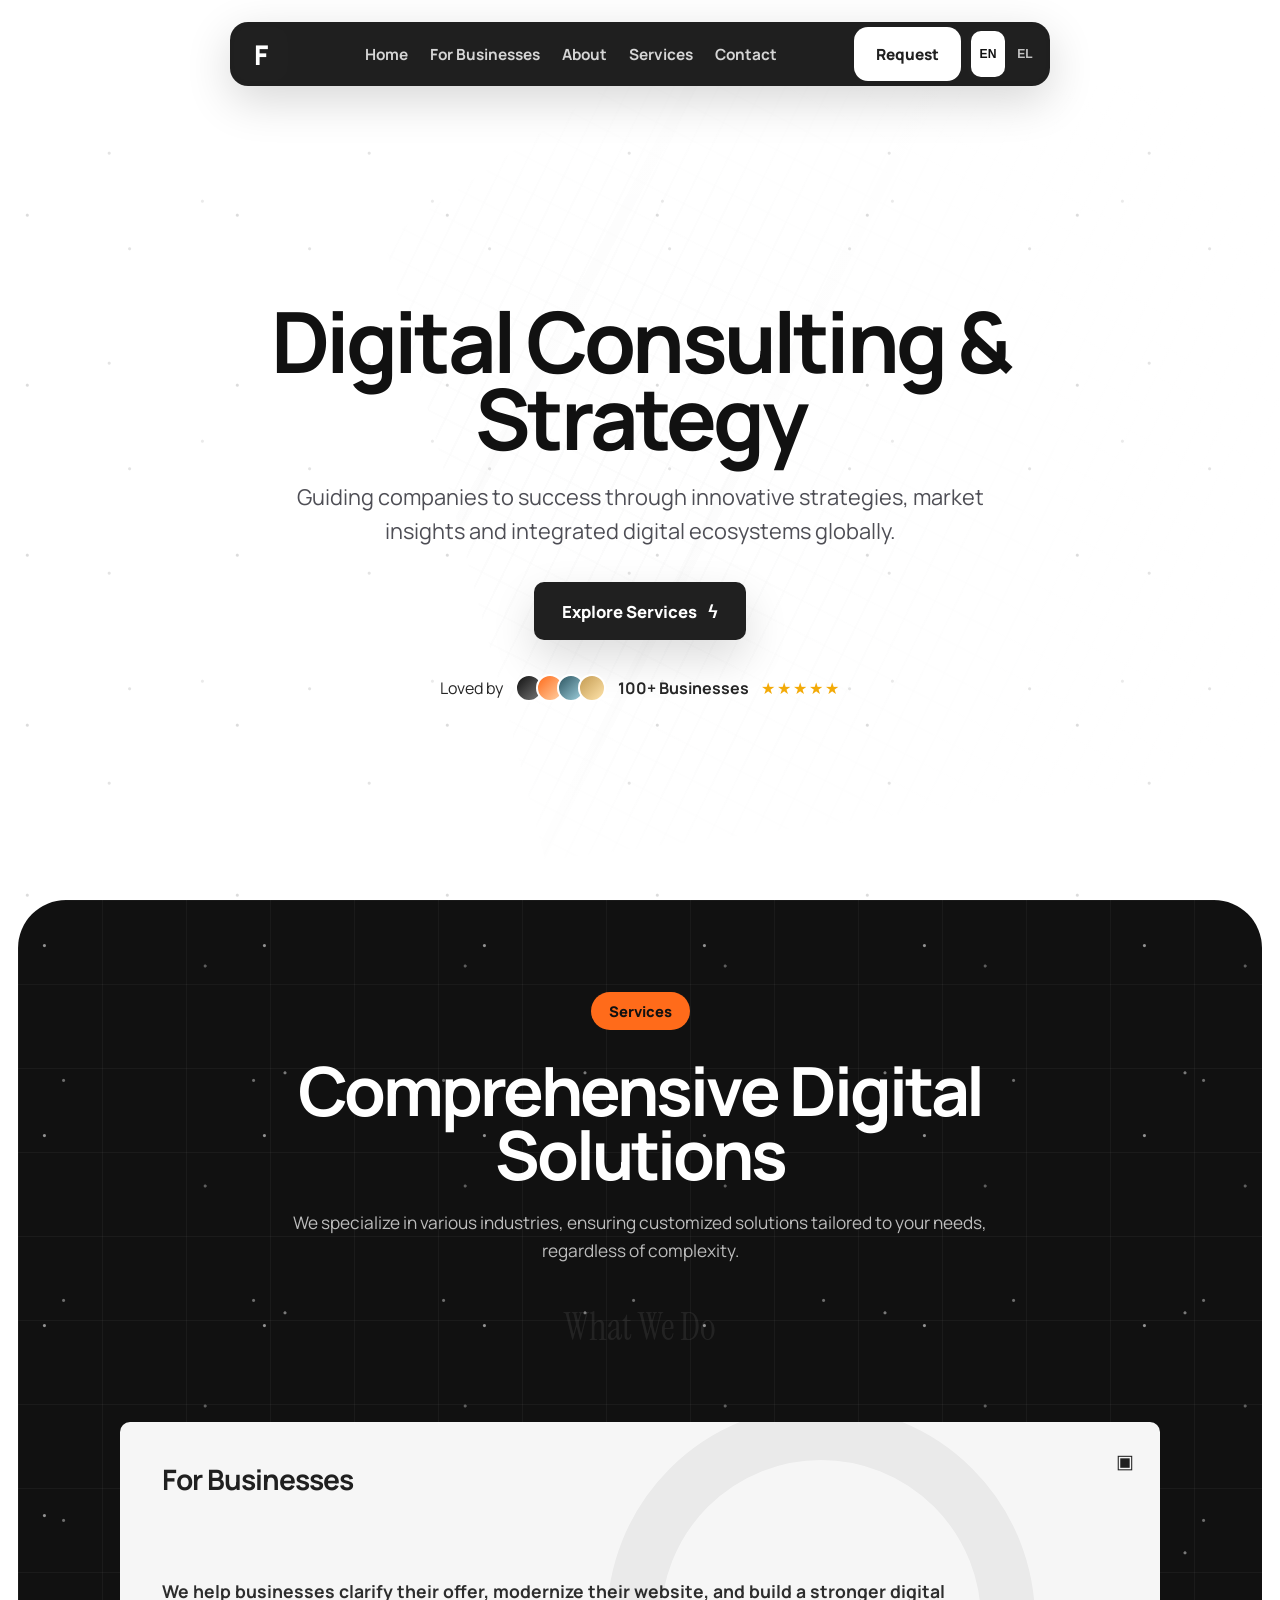
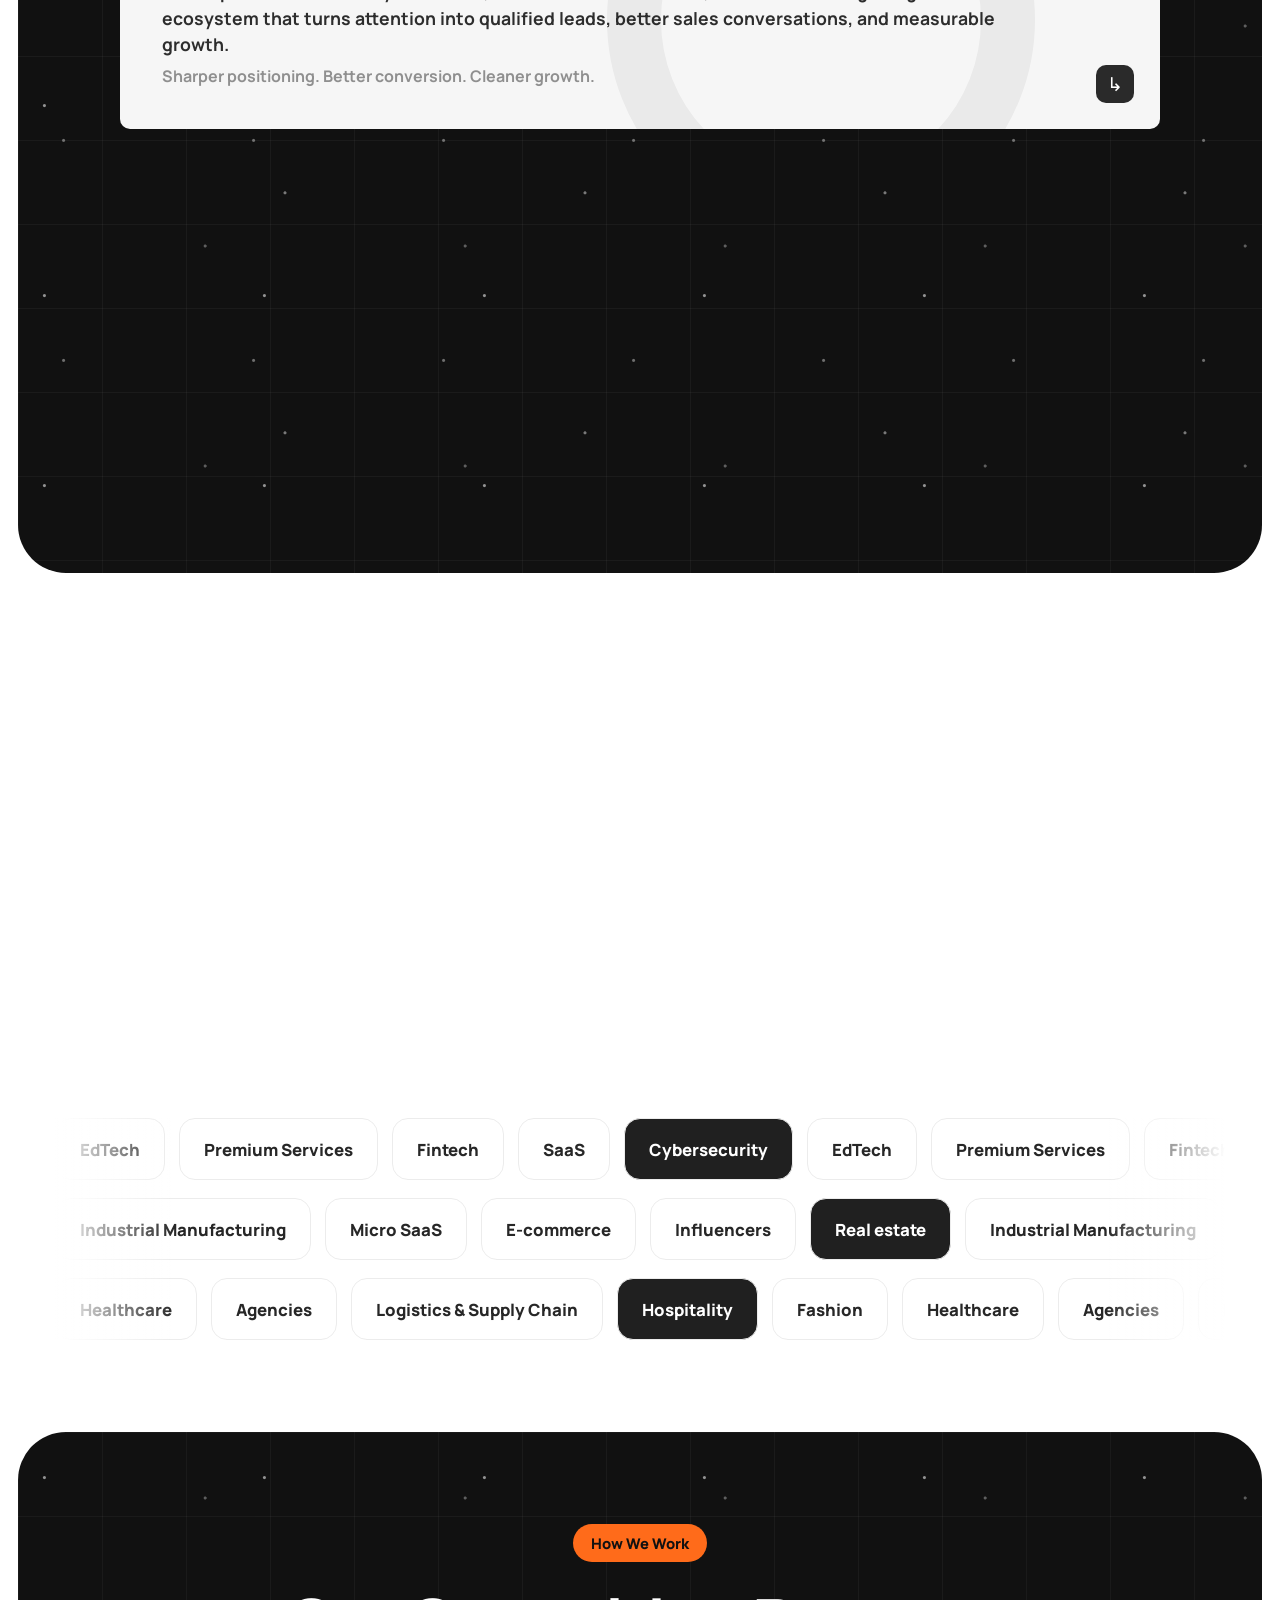
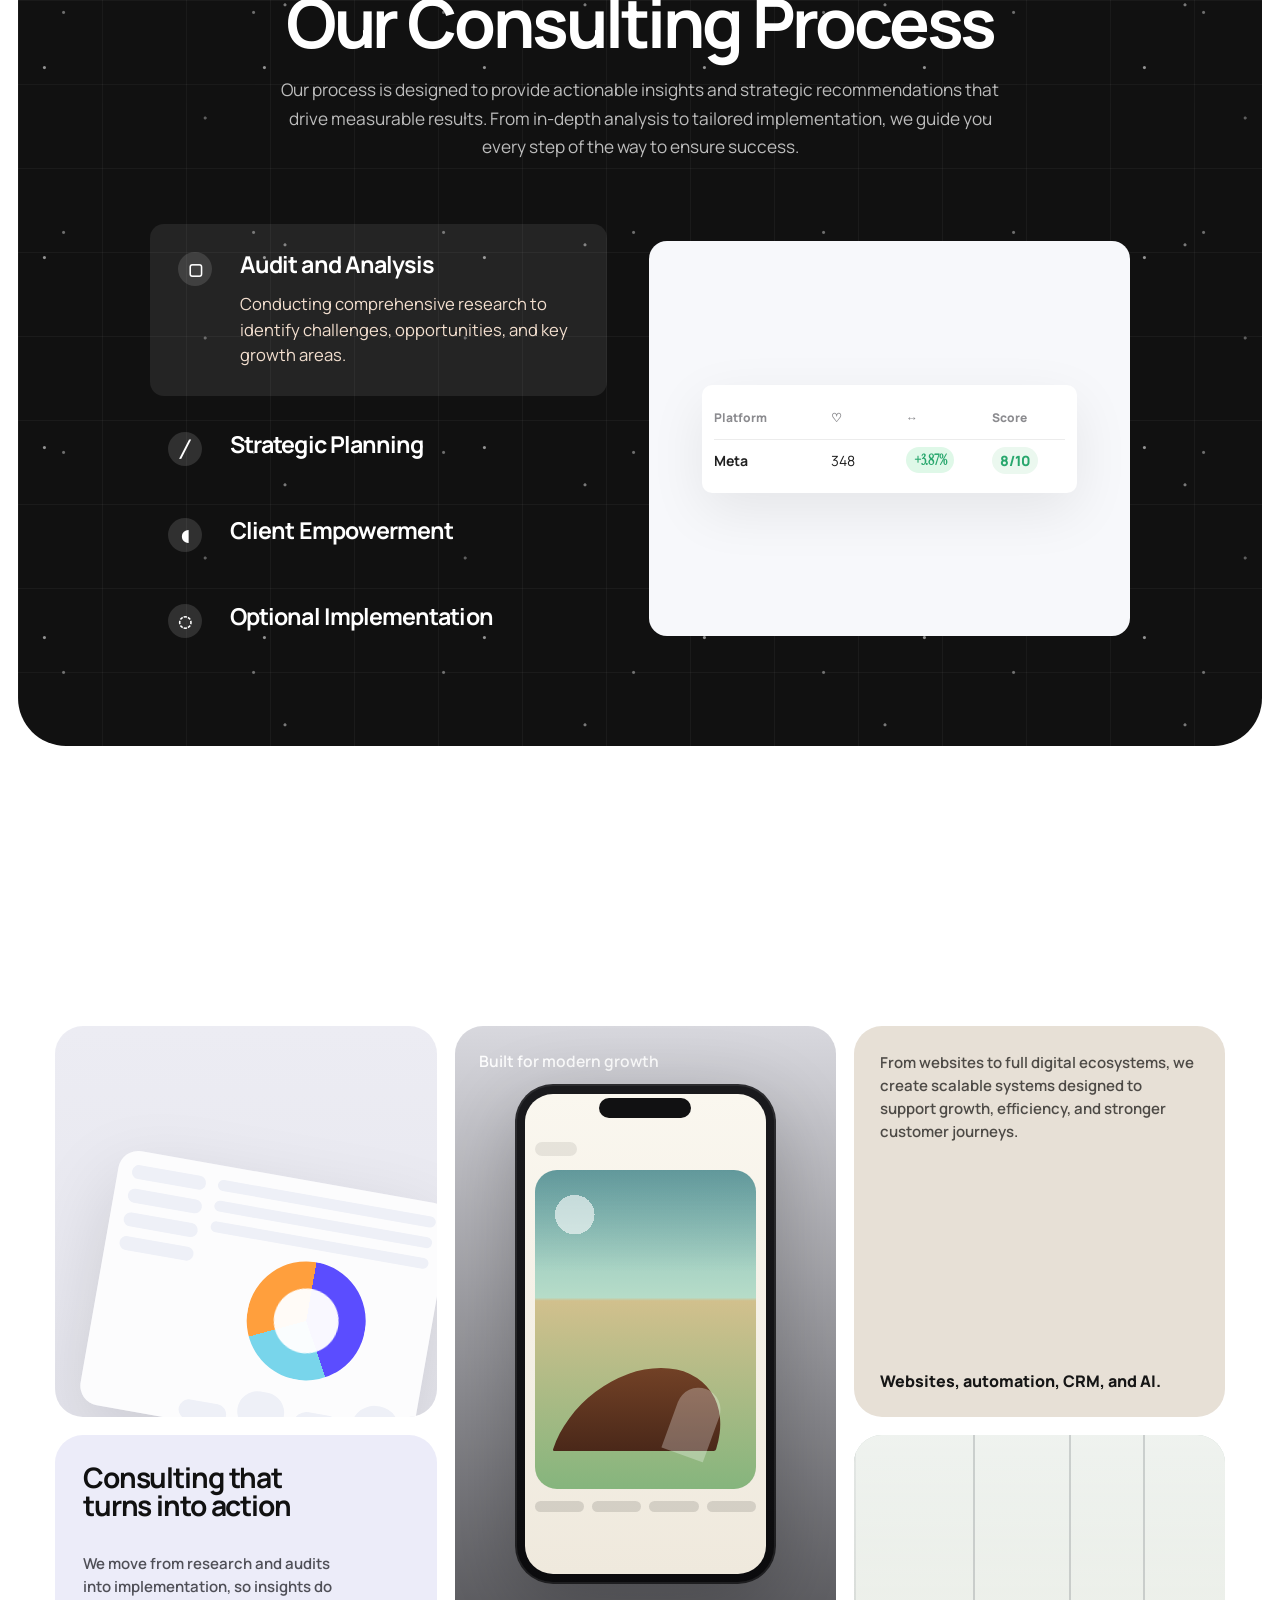
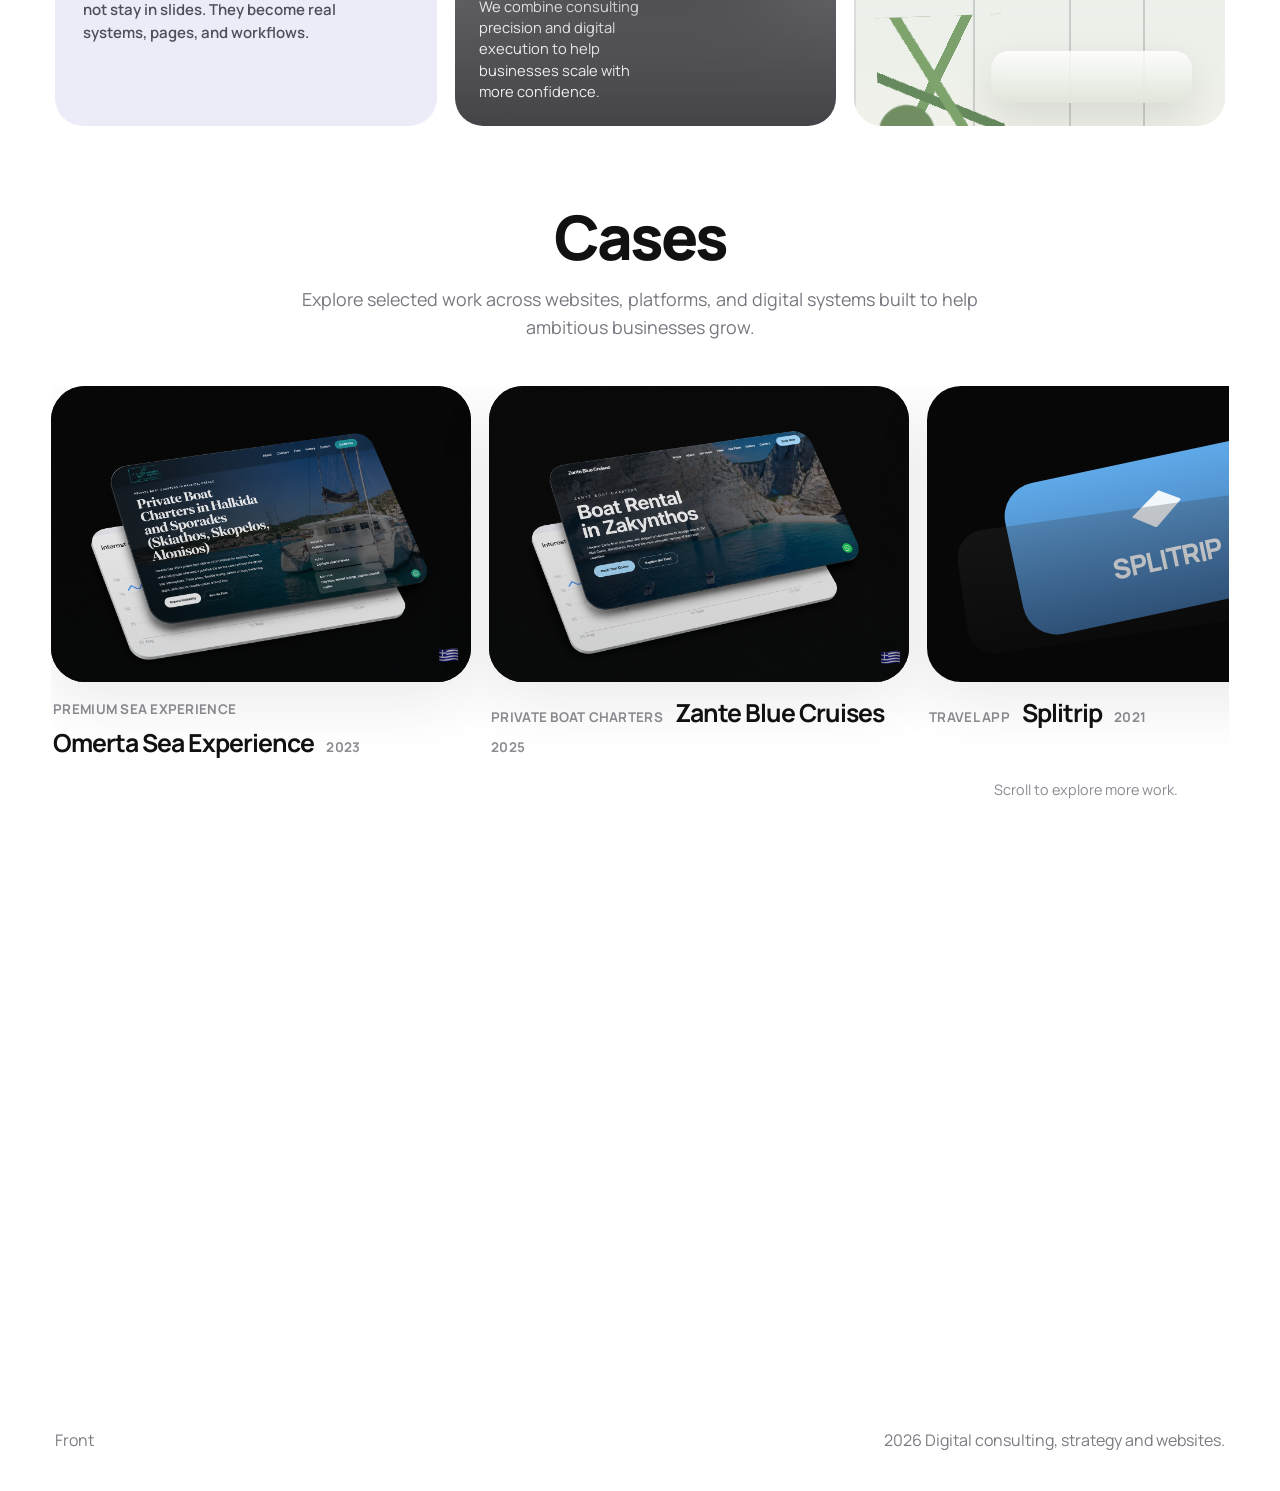
==== commit 695e2b7e: "fixing up projects with first version" ====
--- a/index.html
+++ b/index.html
@@ -35,7 +35,42 @@
           <button class="language-button" type="button" data-language="el" aria-pressed="false">EL</button>
         </div>
       </div>
+      <button
+        class="nav-toggle"
+        type="button"
+        aria-expanded="false"
+        aria-controls="mobile-menu"
+        aria-label="Open menu"
+        data-i18n-attr="aria-label:menuOpenAria"
+      >
+        <span></span>
+        <span></span>
+        <span></span>
+      </button>
     </header>
+    <div class="mobile-menu" id="mobile-menu" hidden>
+      <button class="mobile-menu-overlay" type="button" aria-label="Close menu" data-menu-close data-i18n-attr="aria-label:menuCloseAria"></button>
+      <div class="mobile-menu-panel">
+        <div class="mobile-menu-header">
+          <strong data-i18n="menuLabel">Menu</strong>
+          <button class="mobile-menu-close" type="button" aria-label="Close menu" data-menu-close data-i18n-attr="aria-label:menuCloseAria">×</button>
+        </div>
+        <nav class="mobile-menu-links" aria-label="Mobile navigation" data-i18n-attr="aria-label:mobileMenuAria">
+          <a href="#home" data-i18n="navHome">Home</a>
+          <a href="for-businesses.html" data-i18n="navBusinesses">For Businesses</a>
+          <a href="#about" data-i18n="navAbout">About</a>
+          <a href="#services" data-i18n="navServices">Services</a>
+          <a href="#contact" data-i18n="navContact">Contact</a>
+        </nav>
+        <div class="mobile-menu-footer">
+          <a class="mobile-menu-request" href="#contact" data-i18n="navRequest">Request</a>
+          <div class="language-toggle mobile-menu-language" aria-label="Language selector" data-i18n-attr="aria-label:languageAria">
+            <button class="language-button is-active" type="button" data-language="en" aria-pressed="true">EN</button>
+            <button class="language-button" type="button" data-language="el" aria-pressed="false">EL</button>
+          </div>
+        </div>
+      </div>
+    </div>
 
     <main>
       <section class="hero" id="home">
@@ -119,35 +154,31 @@
 
         <div class="chip-stage reveal delay-1" aria-label="Industries">
           <div class="chip-row">
-            <span data-i18n="chipEdtech">EdTech</span>
-            <span data-i18n="chipPremium">Premium Services</span>
-            <span data-i18n="chipFintech">Fintech</span>
-            <span data-i18n="chipSaas">SaaS</span>
-            <span class="chip-dark" data-i18n="chipCyber">Cybersecurity</span>
-            <span data-i18n="chipEdtech">EdTech</span>
-            <span data-i18n="chipPremium">Premium Services</span>
-            <span data-i18n="chipFintech">Fintech</span>
-            <span data-i18n="chipSaas">SaaS</span>
+            <div class="chip-row-group">
+              <span data-i18n="chipEdtech">EdTech</span>
+              <span data-i18n="chipPremium">Premium Services</span>
+              <span data-i18n="chipFintech">Fintech</span>
+              <span data-i18n="chipSaas">SaaS</span>
+              <span class="chip-dark" data-i18n="chipCyber">Cybersecurity</span>
+            </div>
           </div>
           <div class="chip-row chip-row-offset">
-            <span data-i18n="chipIndustrial">Industrial Manufacturing</span>
-            <span data-i18n="chipMicro">Micro SaaS</span>
-            <span data-i18n="chipEcommerce">E-commerce</span>
-            <span data-i18n="chipInfluencers">Influencers</span>
-            <span class="chip-dark" data-i18n="chipRealEstate">Real estate</span>
-            <span data-i18n="chipIndustrial">Industrial Manufacturing</span>
-            <span data-i18n="chipMicro">Micro SaaS</span>
-            <span data-i18n="chipEcommerce">E-commerce</span>
+            <div class="chip-row-group">
+              <span data-i18n="chipIndustrial">Industrial Manufacturing</span>
+              <span data-i18n="chipMicro">Micro SaaS</span>
+              <span data-i18n="chipEcommerce">E-commerce</span>
+              <span data-i18n="chipInfluencers">Influencers</span>
+              <span class="chip-dark" data-i18n="chipRealEstate">Real estate</span>
+            </div>
           </div>
           <div class="chip-row">
-            <span data-i18n="chipHealthcare">Healthcare</span>
-            <span data-i18n="chipAgencies">Agencies</span>
-            <span data-i18n="chipLogistics">Logistics & Supply Chain</span>
-            <span class="chip-dark" data-i18n="chipHospitality">Hospitality</span>
-            <span data-i18n="chipFashion">Fashion</span>
-            <span data-i18n="chipHealthcare">Healthcare</span>
-            <span data-i18n="chipAgencies">Agencies</span>
-            <span data-i18n="chipLogistics">Logistics & Supply Chain</span>
+            <div class="chip-row-group">
+              <span data-i18n="chipHealthcare">Healthcare</span>
+              <span data-i18n="chipAgencies">Agencies</span>
+              <span data-i18n="chipLogistics">Logistics & Supply Chain</span>
+              <span class="chip-dark" data-i18n="chipHospitality">Hospitality</span>
+              <span data-i18n="chipFashion">Fashion</span>
+            </div>
           </div>
         </div>
       </section>
@@ -305,12 +336,15 @@
           <div class="cases-track" aria-label="Selected work carousel">
             <a class="case-card-link" href="omerta-sea-experience.html" aria-label="Open Omerta Sea Experience case study">
               <article class="case-card case-card-mobile">
-                <div class="case-visual">
-                  <div class="case-shadow-panel"></div>
-                  <div class="case-device-stack">
-                    <div class="case-phone case-phone-left case-phone-sea"></div>
-                    <div class="case-phone case-phone-right case-phone-sea"></div>
-                  </div>
+                <div class="case-visual case-visual-featured">
+                  <img
+                    src="assets/projects/omerta-project1.png"
+                    alt="Omerta Sea Experience featured project preview"
+                    loading="lazy"
+                    decoding="async"
+                    width="1537"
+                    height="1023"
+                  />
                 </div>
                 <div class="case-meta">
                   <p class="case-category" data-i18n="caseOneCategory">Premium Sea Experience</p>
@@ -320,21 +354,25 @@
               </article>
             </a>
 
-            <article class="case-card case-card-website">
-              <div class="case-visual">
-                <div class="case-browser-shell"></div>
-                <div class="case-site-panel">
-                  <span class="case-site-line"></span>
-                  <span class="case-site-line short"></span>
-                  <span class="case-site-button"></span>
-                </div>
-              </div>
-              <div class="case-meta">
-                <p class="case-category" data-i18n="caseTwoCategory">Performance Website</p>
-                <h3 data-i18n="caseTwoTitle">DD-Performance</h3>
-                <span data-i18n="caseTwoYear">2025</span>
-              </div>
-            </article>
+            <a class="case-card-link" href="zante-blue-cruises.html" aria-label="Open Zante Blue Cruises case study">
+              <article class="case-card case-card-website">
+                <div class="case-visual case-visual-featured">
+                  <img
+                    src="assets/projects/zanteblue-project1.png"
+                    alt="Zante Blue Cruises featured project preview"
+                    loading="lazy"
+                    decoding="async"
+                    width="1537"
+                    height="1023"
+                  />
+                </div>
+                <div class="case-meta">
+                  <p class="case-category" data-i18n="caseTwoCategory">Private Boat Charters</p>
+                  <h3 data-i18n="caseTwoTitle">Zante Blue Cruises</h3>
+                  <span data-i18n="caseTwoYear">2025</span>
+                </div>
+              </article>
+            </a>
 
             <article class="case-card case-card-brand">
               <div class="case-visual">
--- a/styles.css
+++ b/styles.css
@@ -143,6 +143,133 @@
   gap: 6px;
 }
 
+.nav-toggle {
+  display: none;
+  align-items: center;
+  justify-content: center;
+  flex-direction: column;
+  gap: 5px;
+  width: 54px;
+  height: 54px;
+  padding: 0;
+  border: 0;
+  border-radius: 14px;
+  background: #202020;
+  cursor: pointer;
+}
+
+.nav-toggle span {
+  display: block;
+  width: 22px;
+  height: 2px;
+  border-radius: 999px;
+  background: var(--white);
+}
+
+.mobile-menu {
+  position: fixed;
+  inset: 0;
+  z-index: 80;
+}
+
+.mobile-menu[hidden] {
+  display: none;
+}
+
+.mobile-menu-overlay {
+  position: absolute;
+  inset: 0;
+  border: 0;
+  background: rgba(10, 10, 12, 0.5);
+}
+
+.mobile-menu-panel {
+  position: absolute;
+  top: 14px;
+  right: 14px;
+  width: min(calc(100% - 28px), 360px);
+  padding: 20px;
+  border-radius: 26px;
+  background: rgba(255, 255, 255, 0.98);
+  box-shadow: 0 24px 70px rgba(0, 0, 0, 0.16);
+  backdrop-filter: blur(16px);
+}
+
+.mobile-menu-header {
+  display: flex;
+  align-items: center;
+  justify-content: space-between;
+  gap: 16px;
+}
+
+.mobile-menu-header strong {
+  font-size: 1.05rem;
+  letter-spacing: -0.03em;
+}
+
+.mobile-menu-close {
+  width: 42px;
+  height: 42px;
+  border: 0;
+  border-radius: 12px;
+  background: #f1f1f4;
+  color: #1b1b1c;
+  cursor: pointer;
+  font-size: 1.6rem;
+  line-height: 1;
+}
+
+.mobile-menu-links {
+  display: grid;
+  gap: 10px;
+  margin-top: 20px;
+}
+
+.mobile-menu-links a,
+.mobile-menu-request {
+  display: flex;
+  align-items: center;
+  min-height: 54px;
+  padding: 0 16px;
+  border-radius: 16px;
+  background: #f5f5f7;
+  color: #18181a;
+  text-decoration: none;
+  font-size: 1rem;
+  font-weight: 700;
+}
+
+.mobile-menu-footer {
+  display: grid;
+  gap: 12px;
+  margin-top: 18px;
+}
+
+.mobile-menu-request {
+  justify-content: center;
+  background: #1b1b1c;
+  color: var(--white);
+}
+
+.mobile-menu-language {
+  width: 100%;
+  grid-template-columns: repeat(2, minmax(0, 1fr));
+  background: #ededf1;
+}
+
+.mobile-menu-language .language-button {
+  color: #6d6d75;
+}
+
+.mobile-menu-language .language-button.is-active {
+  background: #1b1b1c;
+  color: var(--white);
+}
+
+body.mobile-menu-open {
+  overflow: hidden;
+}
+
 .language-toggle {
   display: inline-grid;
   grid-template-columns: repeat(2, 34px);
@@ -408,13 +535,20 @@
 .chip-row {
   display: flex;
   gap: 14px;
-  min-width: max-content;
+  width: max-content;
+  --loop-distance: 0px;
   animation: drift 42s linear infinite;
+  will-change: transform;
+}
+
+.chip-row-group {
+  display: flex;
+  flex: none;
+  gap: 14px;
 }
 
 .chip-row-offset {
-  transform: translateX(-160px);
-  animation-direction: reverse;
+  animation-name: drift-reverse;
   animation-duration: 48s;
 }
 
@@ -1145,6 +1279,22 @@
   box-shadow: 0 22px 60px rgba(0, 0, 0, 0.08);
 }
 
+.case-visual-featured img {
+  display: block;
+  width: 100%;
+  height: 100%;
+  object-fit: cover;
+  object-position: center;
+}
+
+.case-visual-featured::after {
+  content: "";
+  position: absolute;
+  inset: 0;
+  background: linear-gradient(180deg, rgba(7, 13, 18, 0.02), rgba(7, 13, 18, 0.18));
+  pointer-events: none;
+}
+
 .case-meta {
   display: flex;
   align-items: baseline;
@@ -1359,15 +1509,15 @@
 }
 
 .case-study-page {
-  padding-top: 92px;
+  padding-top: 68px;
 }
 
 .case-study-nav {
-  margin-top: 24px;
+  margin-top: 16px;
 }
 
 .case-study-hero {
-  padding-top: 70px;
+  padding-top: 42px;
   text-align: center;
 }
 
@@ -1448,15 +1598,15 @@
 }
 
 .case-study-showcase {
-  width: min(calc(100% - 44px), 1080px);
+  width: min(calc(100% - 44px), 980px);
   margin: 62px auto 0;
 }
 
 .case-study-showcase-frame {
-  position: relative;
-  overflow: hidden;
-  min-height: 760px;
-  padding: 34px;
+  display: flex;
+  align-items: center;
+  justify-content: center;
+  padding: 28px;
   border-radius: 42px;
   background:
     radial-gradient(circle at 70% 18%, rgba(255, 107, 26, 0.08), transparent 20%),
@@ -1464,87 +1614,254 @@
   box-shadow: 0 34px 90px rgba(0, 0, 0, 0.12);
 }
 
-.case-study-browser {
-  position: absolute;
-  left: 14%;
-  right: 8%;
-  bottom: 12%;
-  height: 26%;
-  border-radius: 34px;
-  background: linear-gradient(180deg, #f8f8fb 0%, #ececf2 100%);
-  transform: rotate(-15deg);
-}
-
-.case-study-screen {
-  position: absolute;
-  inset: 12% 12% 10%;
-  border-radius: 38px;
-  background:
-    linear-gradient(180deg, rgba(255, 255, 255, 0.08), transparent 16%),
-    linear-gradient(180deg, rgba(11, 21, 31, 0.22), rgba(11, 21, 31, 0.42)),
-    linear-gradient(180deg, #6db6c2 0%, #b8ddd8 44%, #dec588 45%, #264438 100%);
-  transform: rotate(-11deg);
-  overflow: hidden;
+.case-study-featured-image {
+  display: block;
+  width: min(100%, 700px);
+  height: auto;
+  border-radius: 28px;
   box-shadow: 0 28px 74px rgba(0, 0, 0, 0.3);
-}
-
-.case-study-screen::before {
-  content: "";
-  position: absolute;
-  inset: auto 12% 10% 10%;
-  height: 22%;
-  border-radius: 999px 999px 34px 34px;
-  background: linear-gradient(180deg, rgba(73, 48, 33, 0.92), rgba(42, 28, 19, 0.96));
-  transform: skewX(-18deg);
-}
-
-.case-study-screen::after {
-  content: "";
-  position: absolute;
-  inset: 0;
-  background:
-    radial-gradient(circle at 20% 18%, rgba(255, 255, 255, 0.38) 0 6%, transparent 6%),
-    linear-gradient(180deg, rgba(255, 255, 255, 0.08), transparent 18%);
-}
-
-.case-study-screen-copy {
-  position: absolute;
-  top: 10%;
-  left: 8%;
-  z-index: 1;
-  max-width: 340px;
-  color: var(--white);
-}
-
-.case-study-screen-copy span {
-  display: block;
-  color: rgba(255, 255, 255, 0.76);
-  font-size: 0.92rem;
-  font-weight: 700;
-  letter-spacing: 0.04em;
-  text-transform: uppercase;
-}
-
-.case-study-screen-copy strong {
-  display: block;
-  margin-top: 16px;
-  font-size: clamp(2rem, 3vw, 2.9rem);
-  font-weight: 800;
-  line-height: 0.96;
-  letter-spacing: -0.04em;
-}
-
-.case-study-screen-copy p {
-  margin-top: 18px;
-  color: rgba(255, 255, 255, 0.82);
-  font-size: 1rem;
-  font-weight: 600;
-  line-height: 1.55;
 }
 
 .case-study-summary {
   padding-top: 52px;
   padding-bottom: 92px;
+}
+
+.case-study-results {
+  padding-top: 40px;
+  padding-bottom: 92px;
+}
+
+.case-study-results-link {
+  display: flex;
+  justify-content: center;
+}
+
+.case-study-link-pill {
+  display: inline-flex;
+  align-items: center;
+  gap: 14px;
+  min-height: 72px;
+  padding: 10px 12px 10px 28px;
+  border-radius: 999px;
+  border: 1px solid rgba(17, 17, 17, 0.08);
+  background: rgba(255, 255, 255, 0.96);
+  color: #111111;
+  text-decoration: none;
+  font-size: clamp(1.05rem, 1.65vw, 1.24rem);
+  font-weight: 500;
+  letter-spacing: -0.03em;
+  box-shadow: 0 14px 32px rgba(17, 17, 17, 0.08);
+  transition:
+    transform 180ms ease,
+    box-shadow 180ms ease,
+    border-color 180ms ease;
+}
+
+.case-study-link-pill:hover,
+.case-study-link-pill:focus-visible {
+  transform: translateY(-2px);
+  border-color: rgba(255, 107, 26, 0.26);
+  box-shadow: 0 18px 40px rgba(17, 17, 17, 0.12);
+}
+
+.case-study-link-pill:focus-visible {
+  outline: 2px solid rgba(255, 107, 26, 0.28);
+  outline-offset: 4px;
+}
+
+.case-study-link-pill-label {
+  line-height: 1;
+}
+
+.case-study-link-pill-icon {
+  display: inline-flex;
+  align-items: center;
+  justify-content: center;
+  width: 48px;
+  height: 48px;
+  border-radius: 50%;
+  background: #111111;
+  color: var(--white);
+  font-size: 1rem;
+}
+
+.case-study-results-grid {
+  display: grid;
+  grid-template-columns: repeat(2, minmax(0, 1fr));
+  gap: 28px;
+  margin-top: 38px;
+}
+
+.case-study-result-card {
+  position: relative;
+  min-height: 520px;
+  overflow: hidden;
+  padding: 72px 56px;
+  border-radius: 44px;
+}
+
+.case-study-result-card h2,
+.case-study-result-card-insight h2,
+.case-study-result-card-services h2 {
+  position: relative;
+  z-index: 1;
+  font-family: "Manrope", sans-serif;
+  font-size: clamp(2.2rem, 4vw, 3.25rem);
+  font-weight: 500;
+  letter-spacing: -0.05em;
+}
+
+.case-study-result-card-insight {
+  background: #2b2b2c;
+  color: var(--white);
+}
+
+.case-study-result-card-insight::before,
+.case-study-result-card-insight::after {
+  content: "";
+  position: absolute;
+  right: 8%;
+  width: 190px;
+  height: 190px;
+  border-radius: 50%;
+  border: 18px solid rgba(255, 255, 255, 0.03);
+}
+
+.case-study-result-card-insight::before {
+  top: 10%;
+}
+
+.case-study-result-card-insight::after {
+  bottom: 14%;
+}
+
+.case-study-result-label {
+  position: relative;
+  z-index: 1;
+  display: block;
+  margin-top: 28px;
+  color: #7a7a83;
+  font-size: clamp(1.6rem, 2.5vw, 2.45rem);
+  font-weight: 500;
+  letter-spacing: -0.04em;
+}
+
+.case-study-result-metric {
+  position: relative;
+  z-index: 1;
+  display: flex;
+  align-items: flex-start;
+  gap: 12px;
+  margin-top: 28px;
+}
+
+.case-study-result-metric strong {
+  font-size: clamp(4.4rem, 8vw, 6.1rem);
+  font-weight: 700;
+  line-height: 0.9;
+  letter-spacing: -0.07em;
+}
+
+.case-study-result-metric span {
+  color: #67ef41;
+  font-size: clamp(2.4rem, 4vw, 3.3rem);
+  line-height: 1;
+}
+
+.case-study-result-card-insight p {
+  position: relative;
+  z-index: 1;
+  max-width: 28ch;
+  margin-top: 56px;
+  color: #70707a;
+  font-size: clamp(1.05rem, 1.8vw, 1.28rem);
+  font-weight: 500;
+  line-height: 1.45;
+  letter-spacing: -0.02em;
+}
+
+.case-study-result-card-services {
+  background: #ff6b1a;
+  color: #161616;
+}
+
+.case-study-result-card-services::before,
+.case-study-result-card-services::after {
+  content: "";
+  position: absolute;
+  right: 10%;
+  border-radius: 50%;
+  background: rgba(0, 0, 0, 0.06);
+}
+
+.case-study-result-card-services::before {
+  top: 9%;
+  width: 230px;
+  height: 230px;
+  box-shadow: inset 0 0 0 58px rgba(255, 107, 26, 0.2);
+}
+
+.case-study-result-card-services::after {
+  bottom: 10%;
+  width: 240px;
+  height: 240px;
+  box-shadow: inset 0 0 0 58px rgba(255, 107, 26, 0.18);
+}
+
+.case-study-service-tags {
+  position: relative;
+  z-index: 1;
+  display: flex;
+  flex-wrap: wrap;
+  align-content: flex-start;
+  gap: 14px;
+  min-height: 300px;
+  margin-top: 48px;
+}
+
+.case-study-service-tag {
+  position: relative;
+  display: inline-flex;
+  align-items: center;
+  justify-content: center;
+  max-width: 100%;
+  min-height: 62px;
+  padding: 0 24px;
+  border-radius: 999px;
+  background: #282828;
+  color: var(--white);
+  font-size: clamp(0.98rem, 1.6vw, 1.12rem);
+  font-weight: 500;
+  line-height: 1.2;
+  letter-spacing: -0.03em;
+  white-space: normal;
+  text-align: center;
+  box-shadow: 0 10px 28px rgba(0, 0, 0, 0.16);
+}
+
+.case-study-service-tag-a {
+  background: #232323;
+}
+
+.case-study-service-tag-b {
+  background: rgba(35, 35, 35, 0.92);
+}
+
+.case-study-service-tag-c {
+  background: #1e1e1e;
+}
+
+.case-study-service-tag-d {
+  background: rgba(27, 27, 27, 0.9);
+}
+
+.case-study-service-tag-e {
+  background: #202020;
+}
+
+.case-study-service-tag-f {
+  background: rgba(24, 24, 24, 0.92);
 }
 
 .case-study-summary-grid {
@@ -2033,13 +2350,23 @@
   }
 
   to {
-    transform: translateX(-50%);
+    transform: translateX(calc(-1 * var(--loop-distance)));
+  }
+}
+
+@keyframes drift-reverse {
+  from {
+    transform: translateX(calc(-1 * var(--loop-distance)));
+  }
+
+  to {
+    transform: translateX(0);
   }
 }
 
 @media (max-width: 1040px) {
   .floating-nav {
-    grid-template-columns: 54px 1fr;
+    grid-template-columns: 54px auto;
     width: min(calc(100% - 24px), 620px);
   }
 
@@ -2053,6 +2380,11 @@
   }
 
   .nav-actions {
+    display: none;
+  }
+
+  .nav-toggle {
+    display: inline-flex;
     justify-self: end;
   }
 
@@ -2106,6 +2438,10 @@
     flex-direction: column;
     align-items: flex-start;
   }
+
+  .case-study-results-grid {
+    grid-template-columns: 1fr;
+  }
 }
 
 @media (max-width: 680px) {
@@ -2132,6 +2468,20 @@
   .language-button {
     height: 40px;
     font-size: 0.72rem;
+  }
+
+  .nav-toggle {
+    width: 48px;
+    height: 48px;
+    border-radius: 12px;
+  }
+
+  .mobile-menu-panel {
+    top: 10px;
+    right: 10px;
+    width: calc(100% - 20px);
+    padding: 18px;
+    border-radius: 22px;
   }
 
   .hero {
@@ -2260,11 +2610,11 @@
   }
 
   .case-study-page {
-    padding-top: 74px;
+    padding-top: 36px;
   }
 
   .case-study-hero {
-    padding-top: 42px;
+    padding-top: 20px;
   }
 
   .case-study-copy h1 {
@@ -2272,48 +2622,138 @@
   }
 
   .case-study-meta {
-    margin-top: 42px;
+    grid-template-columns: repeat(2, minmax(0, 1fr));
+    gap: 34px 26px;
+    width: 100%;
+    margin-top: 34px;
+    border-top: 0;
+    border-bottom: 0;
   }
 
   .case-study-meta article {
-    padding: 18px;
+    min-height: 0;
+    padding: 0;
+    text-align: left;
+  }
+
+  .case-study-meta article + article {
+    border-left: 0;
+    border-top: 0;
+  }
+
+  .case-study-meta span {
+    color: #808088;
+    font-size: 0.95rem;
+    font-weight: 500;
+    line-height: 1.2;
+  }
+
+  .case-study-meta strong {
+    margin-top: 14px;
+    font-size: 0.98rem;
+    font-weight: 500;
+    line-height: 1.35;
   }
 
   .case-study-showcase {
-    width: min(calc(100% - 24px), 1080px);
-    margin-top: 34px;
+    width: min(calc(100% - 24px), 980px);
+    margin-top: 18px;
   }
 
   .case-study-showcase-frame {
-    min-height: 420px;
     padding: 20px;
     border-radius: 30px;
   }
 
-  .case-study-screen {
-    inset: 16% 8% 12%;
+  .case-study-featured-image {
     border-radius: 26px;
-  }
-
-  .case-study-screen-copy {
-    max-width: 220px;
-  }
-
-  .case-study-screen-copy strong {
-    font-size: 1.9rem;
-  }
-
-  .case-study-screen-copy p {
-    font-size: 0.9rem;
   }
 
   .case-study-summary {
     padding-bottom: 72px;
   }
 
-  .case-study-summary-card {
-    padding: 24px;
-    border-radius: 24px;
+  .case-study-results {
+    padding-top: 28px;
+    padding-bottom: 72px;
+  }
+
+  .case-study-link-pill {
+    min-height: 58px;
+    padding: 8px 10px 8px 18px;
+    gap: 10px;
+    font-size: 1rem;
+  }
+
+  .case-study-link-pill-icon {
+    width: 38px;
+    height: 38px;
+    font-size: 0.9rem;
+  }
+
+  .case-study-results-grid {
+    gap: 18px;
+    margin-top: 22px;
+  }
+
+  .case-study-result-card {
+    min-height: 0;
+    padding: 34px 28px;
+    border-radius: 28px;
+  }
+
+  .case-study-result-label {
+    margin-top: 18px;
+    font-size: 1.22rem;
+  }
+
+  .case-study-result-metric {
+    margin-top: 18px;
+    gap: 10px;
+  }
+
+  .case-study-result-metric strong {
+    font-size: 4rem;
+  }
+
+  .case-study-result-metric span {
+    font-size: 2rem;
+  }
+
+  .case-study-result-card-insight::before,
+  .case-study-result-card-insight::after {
+    width: 124px;
+    height: 124px;
+    border-width: 12px;
+  }
+
+  .case-study-result-card-insight p {
+    margin-top: 28px;
+    font-size: 0.98rem;
+  }
+
+  .case-study-result-card-services::before {
+    width: 128px;
+    height: 128px;
+    box-shadow: inset 0 0 0 32px rgba(255, 107, 26, 0.18);
+  }
+
+  .case-study-result-card-services::after {
+    width: 140px;
+    height: 140px;
+    box-shadow: inset 0 0 0 34px rgba(255, 107, 26, 0.14);
+  }
+
+  .case-study-service-tags {
+    gap: 10px;
+    min-height: 0;
+    margin-top: 28px;
+  }
+
+  .case-study-service-tag {
+    min-height: 48px;
+    padding: 0 16px;
+    font-size: 0.94rem;
   }
 
   .result-showcase-card {
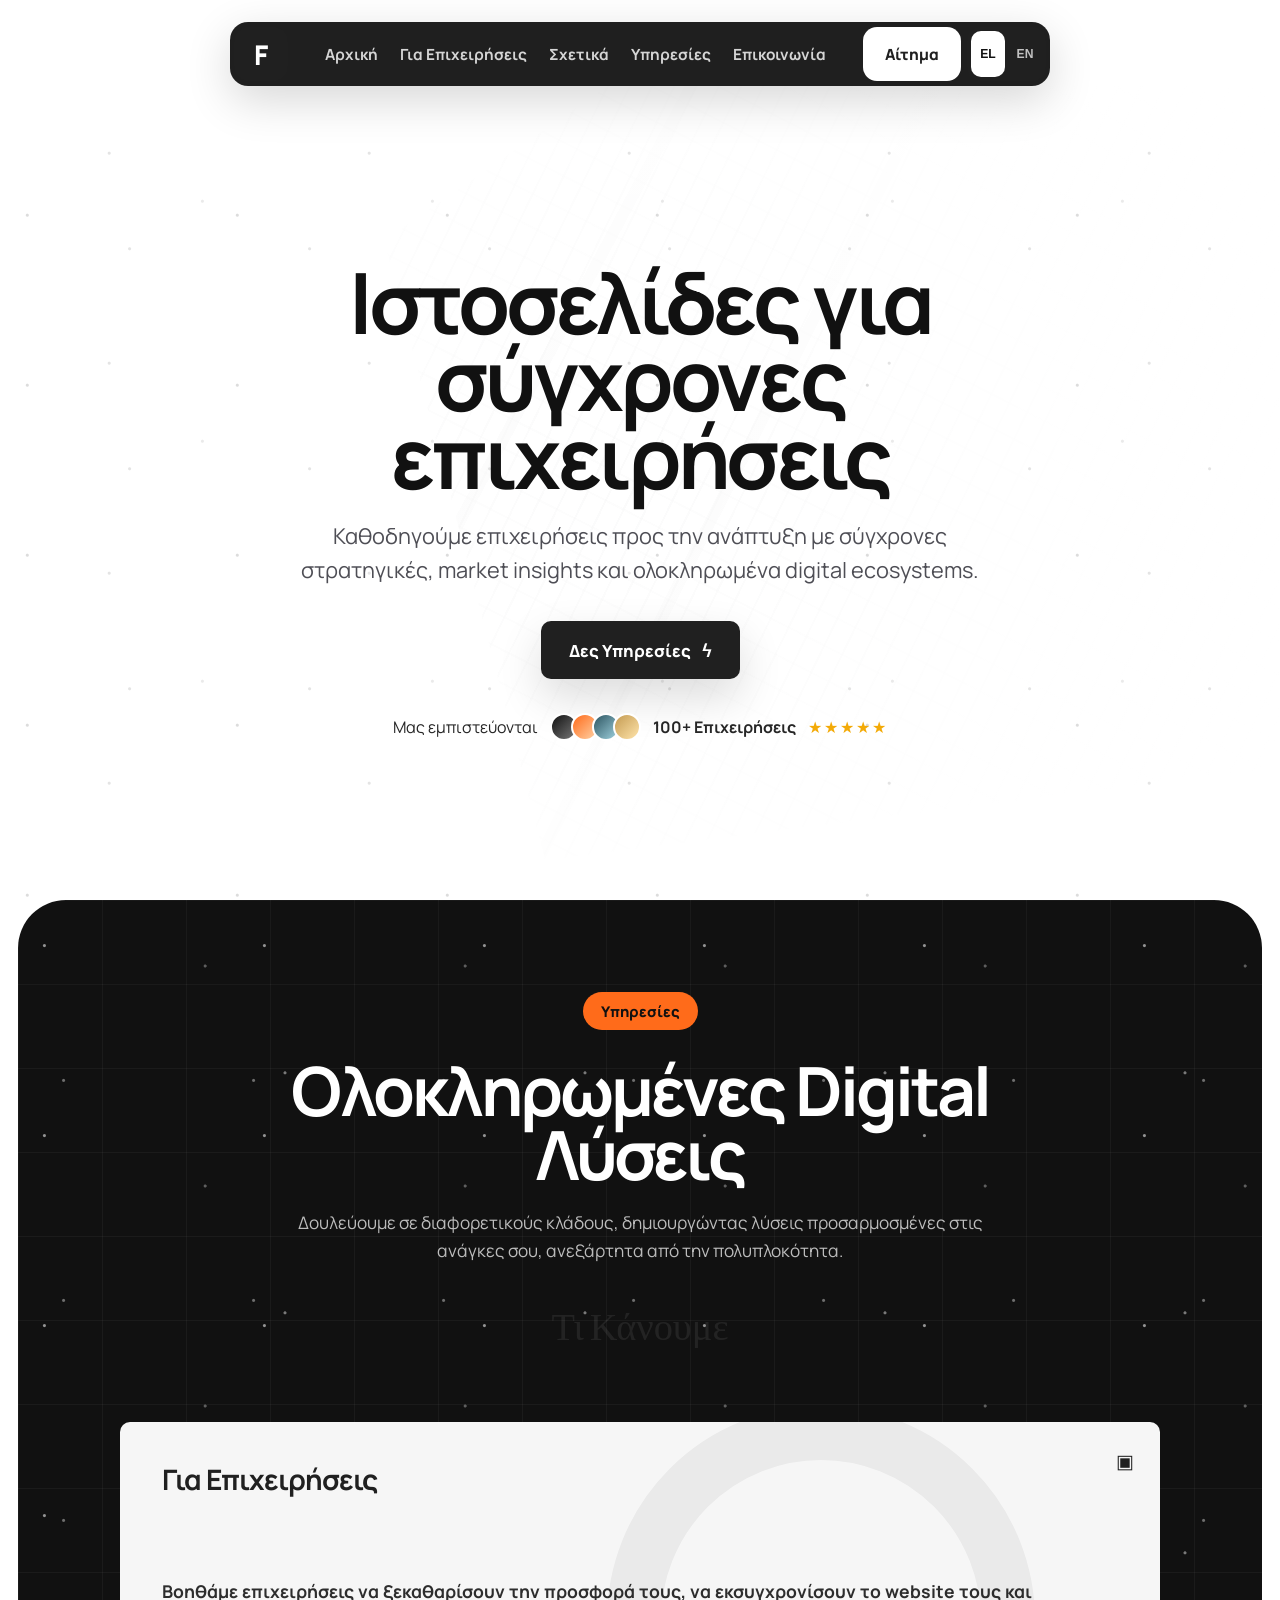
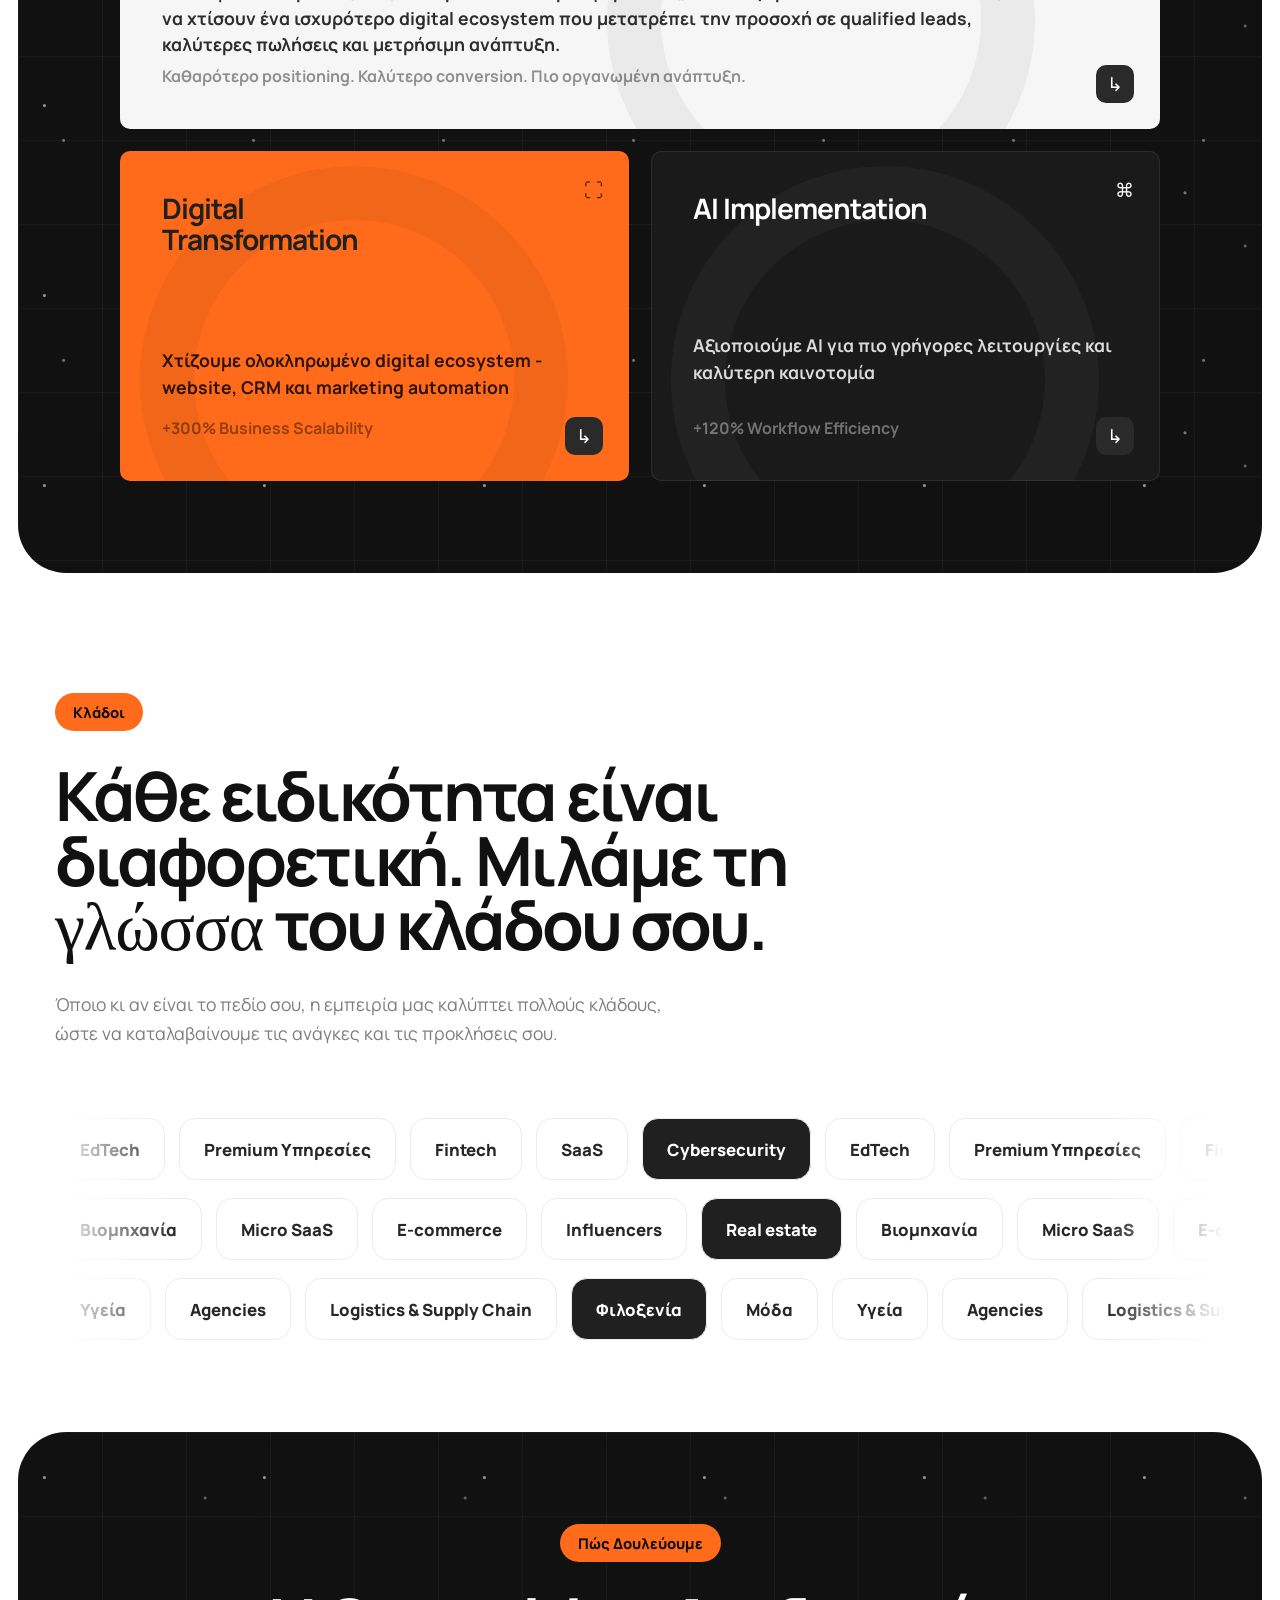
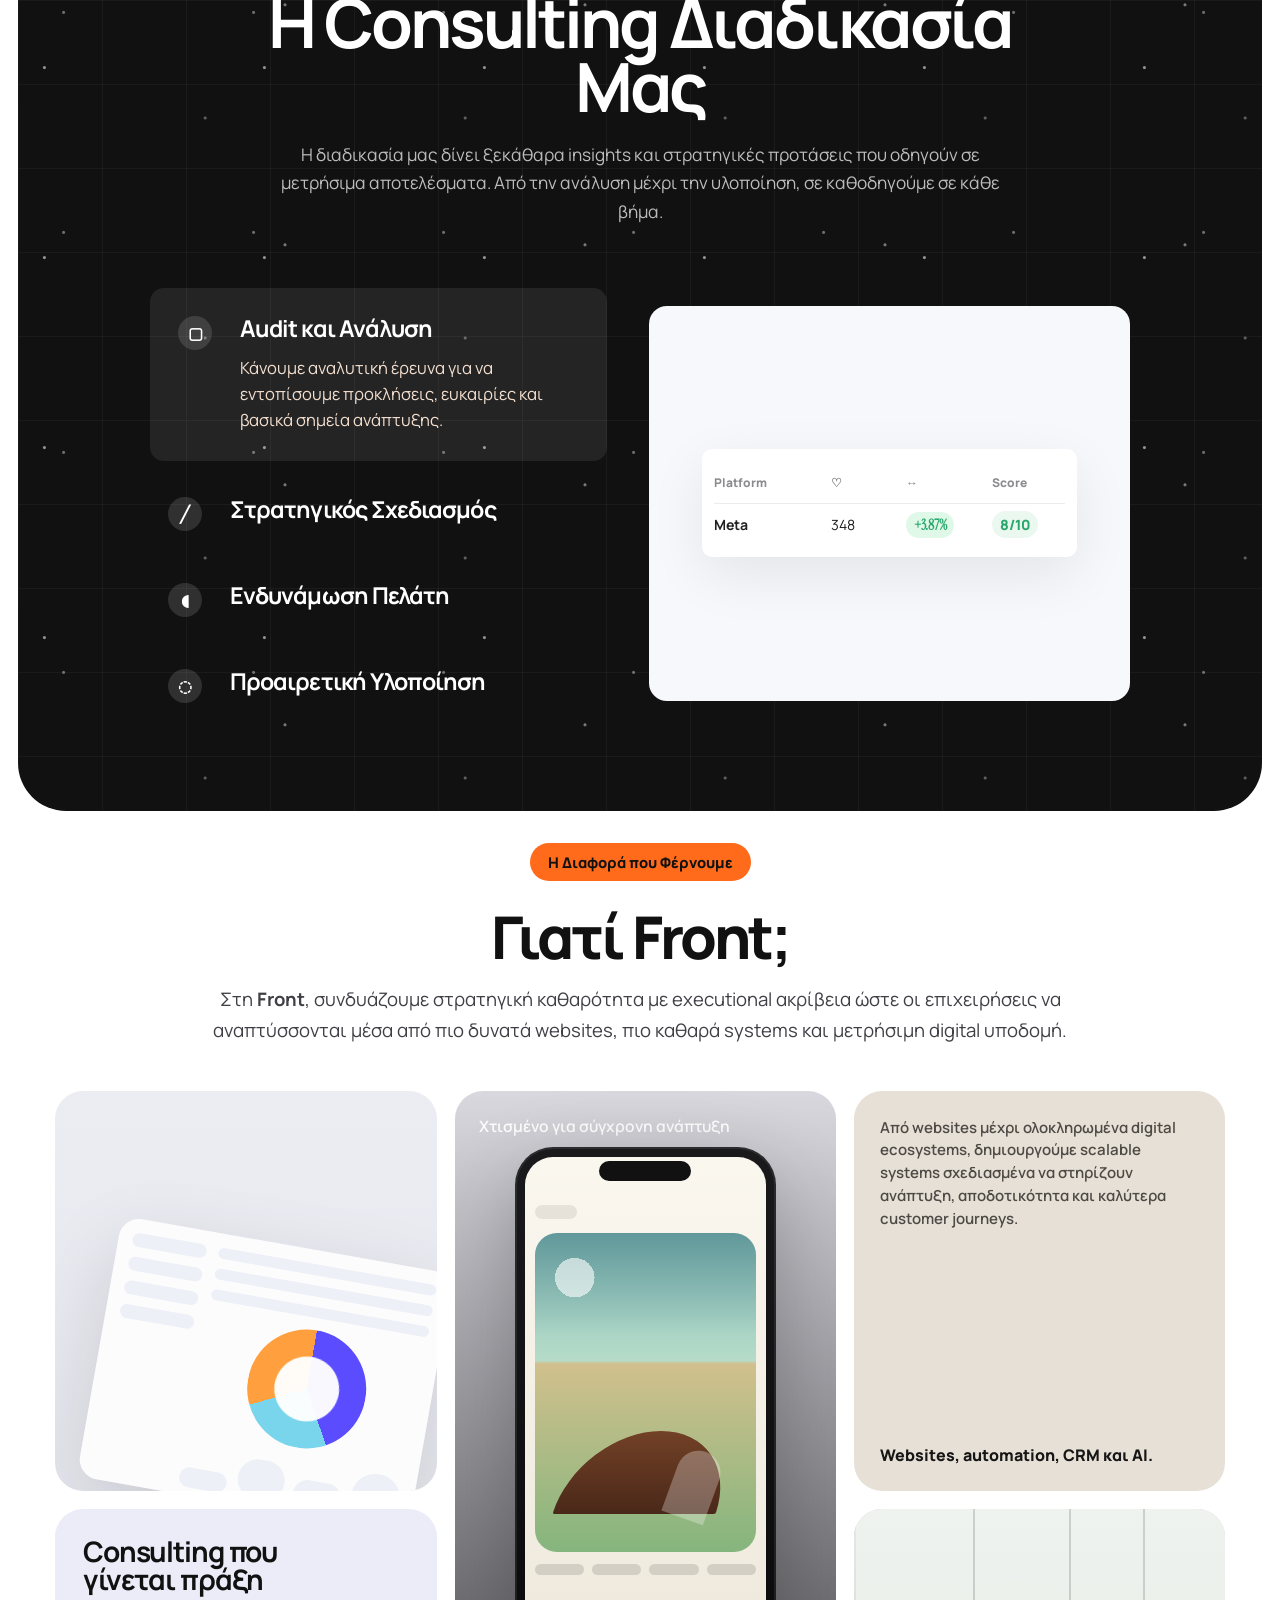
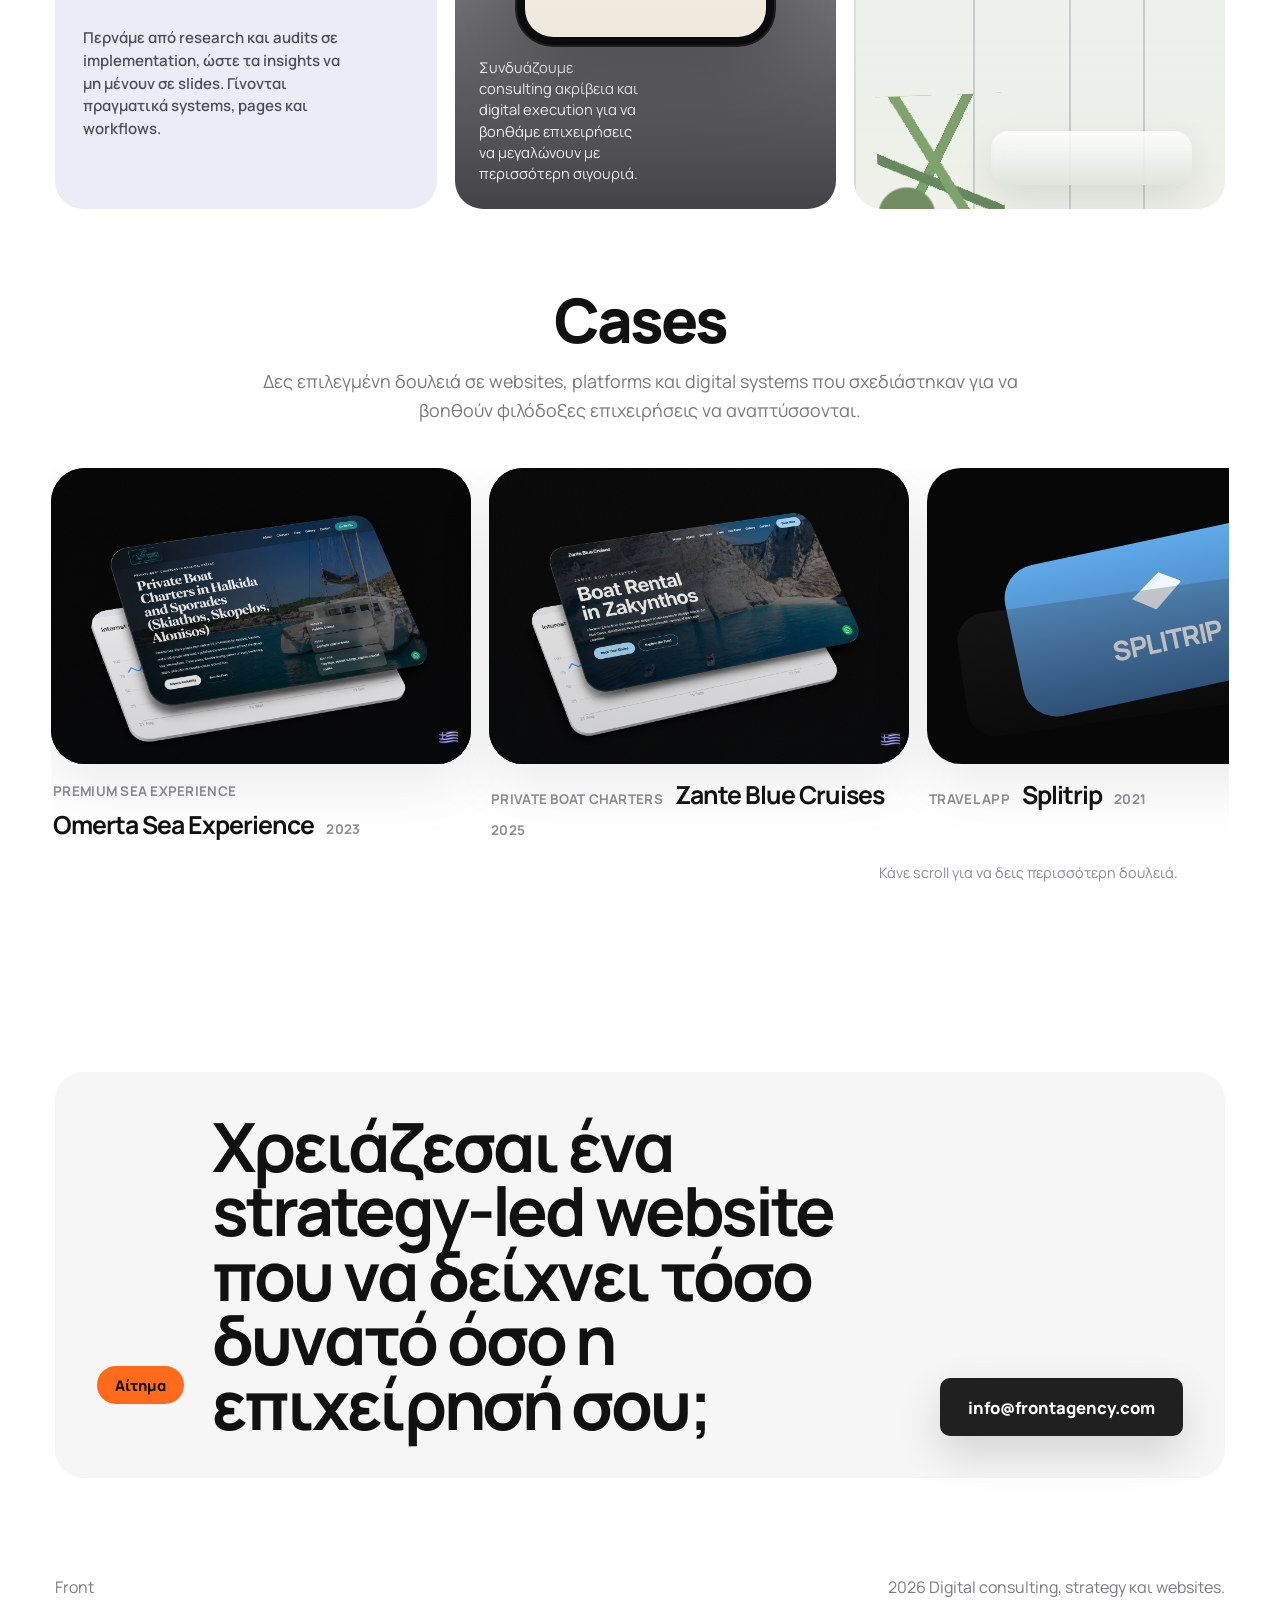
==== commit 32658ab0: "greek" ====
--- a/index.html
+++ b/index.html
@@ -1,12 +1,12 @@
 <!DOCTYPE html>
-<html lang="en">
+<html lang="el">
   <head>
     <meta charset="UTF-8" />
     <meta name="viewport" content="width=device-width, initial-scale=1.0" />
     <title>Front | Digital Consulting & Strategy</title>
     <meta
       name="description"
-      content="Front helps ambitious businesses build digital strategy, high-performing websites, and conversion systems that drive measurable growth."
+      content="Η Front βοηθά φιλόδοξες επιχειρήσεις να χτίσουν digital strategy, high-performing websites και conversion systems που οδηγούν σε μετρήσιμη ανάπτυξη."
     />
     <link rel="preconnect" href="https://fonts.googleapis.com" />
     <link rel="preconnect" href="https://fonts.gstatic.com" crossorigin />
@@ -31,8 +31,8 @@
       <div class="nav-actions">
         <a class="request-link" href="#contact" data-i18n="navRequest">Request</a>
         <div class="language-toggle" aria-label="Language selector" data-i18n-attr="aria-label:languageAria">
-          <button class="language-button is-active" type="button" data-language="en" aria-pressed="true">EN</button>
-          <button class="language-button" type="button" data-language="el" aria-pressed="false">EL</button>
+          <button class="language-button is-active" type="button" data-language="el" aria-pressed="true">EL</button>
+          <button class="language-button" type="button" data-language="en" aria-pressed="false">EN</button>
         </div>
       </div>
       <button
@@ -65,8 +65,8 @@
         <div class="mobile-menu-footer">
           <a class="mobile-menu-request" href="#contact" data-i18n="navRequest">Request</a>
           <div class="language-toggle mobile-menu-language" aria-label="Language selector" data-i18n-attr="aria-label:languageAria">
-            <button class="language-button is-active" type="button" data-language="en" aria-pressed="true">EN</button>
-            <button class="language-button" type="button" data-language="el" aria-pressed="false">EL</button>
+            <button class="language-button is-active" type="button" data-language="el" aria-pressed="true">EL</button>
+            <button class="language-button" type="button" data-language="en" aria-pressed="false">EN</button>
           </div>
         </div>
       </div>
@@ -78,7 +78,7 @@
         <div class="particle-field" aria-hidden="true"></div>
 
         <div class="hero-inner reveal">
-          <h1 data-i18n="heroTitle">Digital Consulting & Strategy</h1>
+          <h1 data-i18n="heroTitle">Ιστοσελίδες για σύγχρονες επιχειρήσεις</h1>
           <p data-i18n="heroText">
             Guiding companies to success through innovative strategies, market insights and integrated
             digital ecosystems globally.
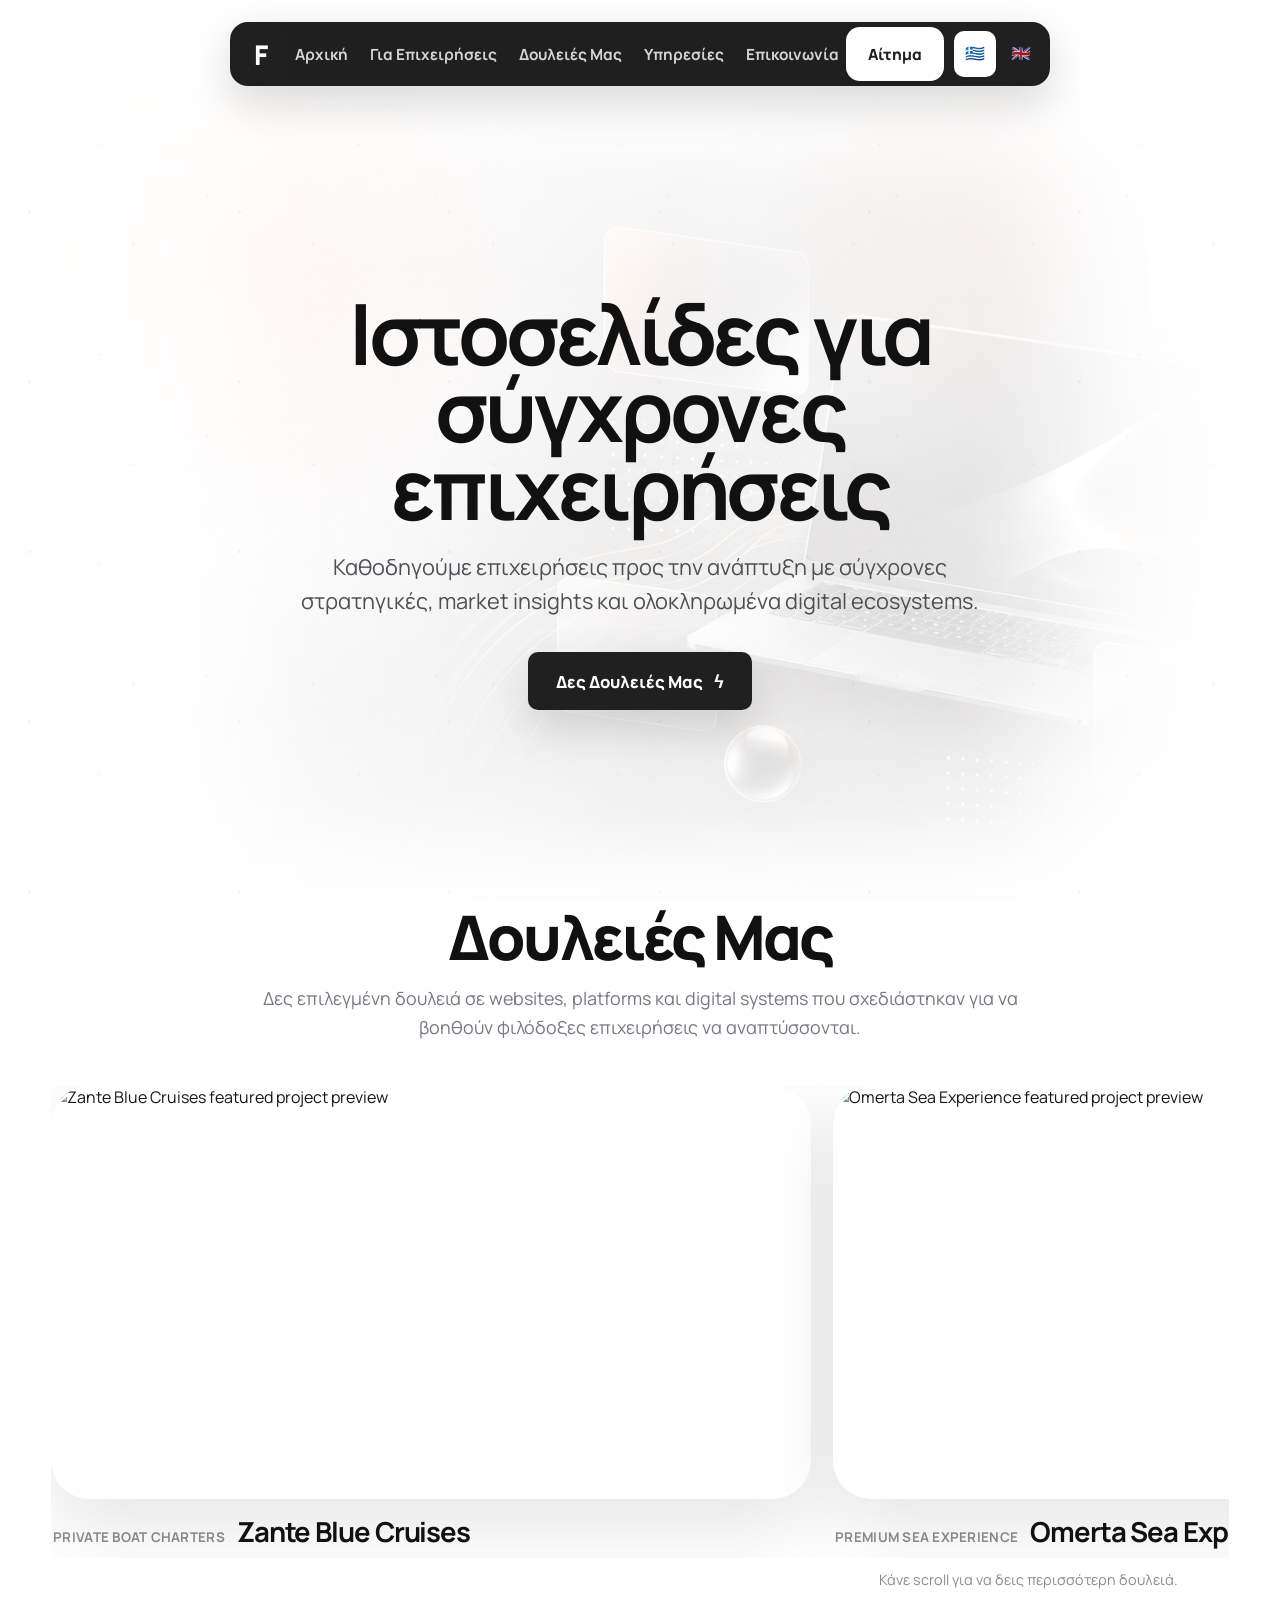
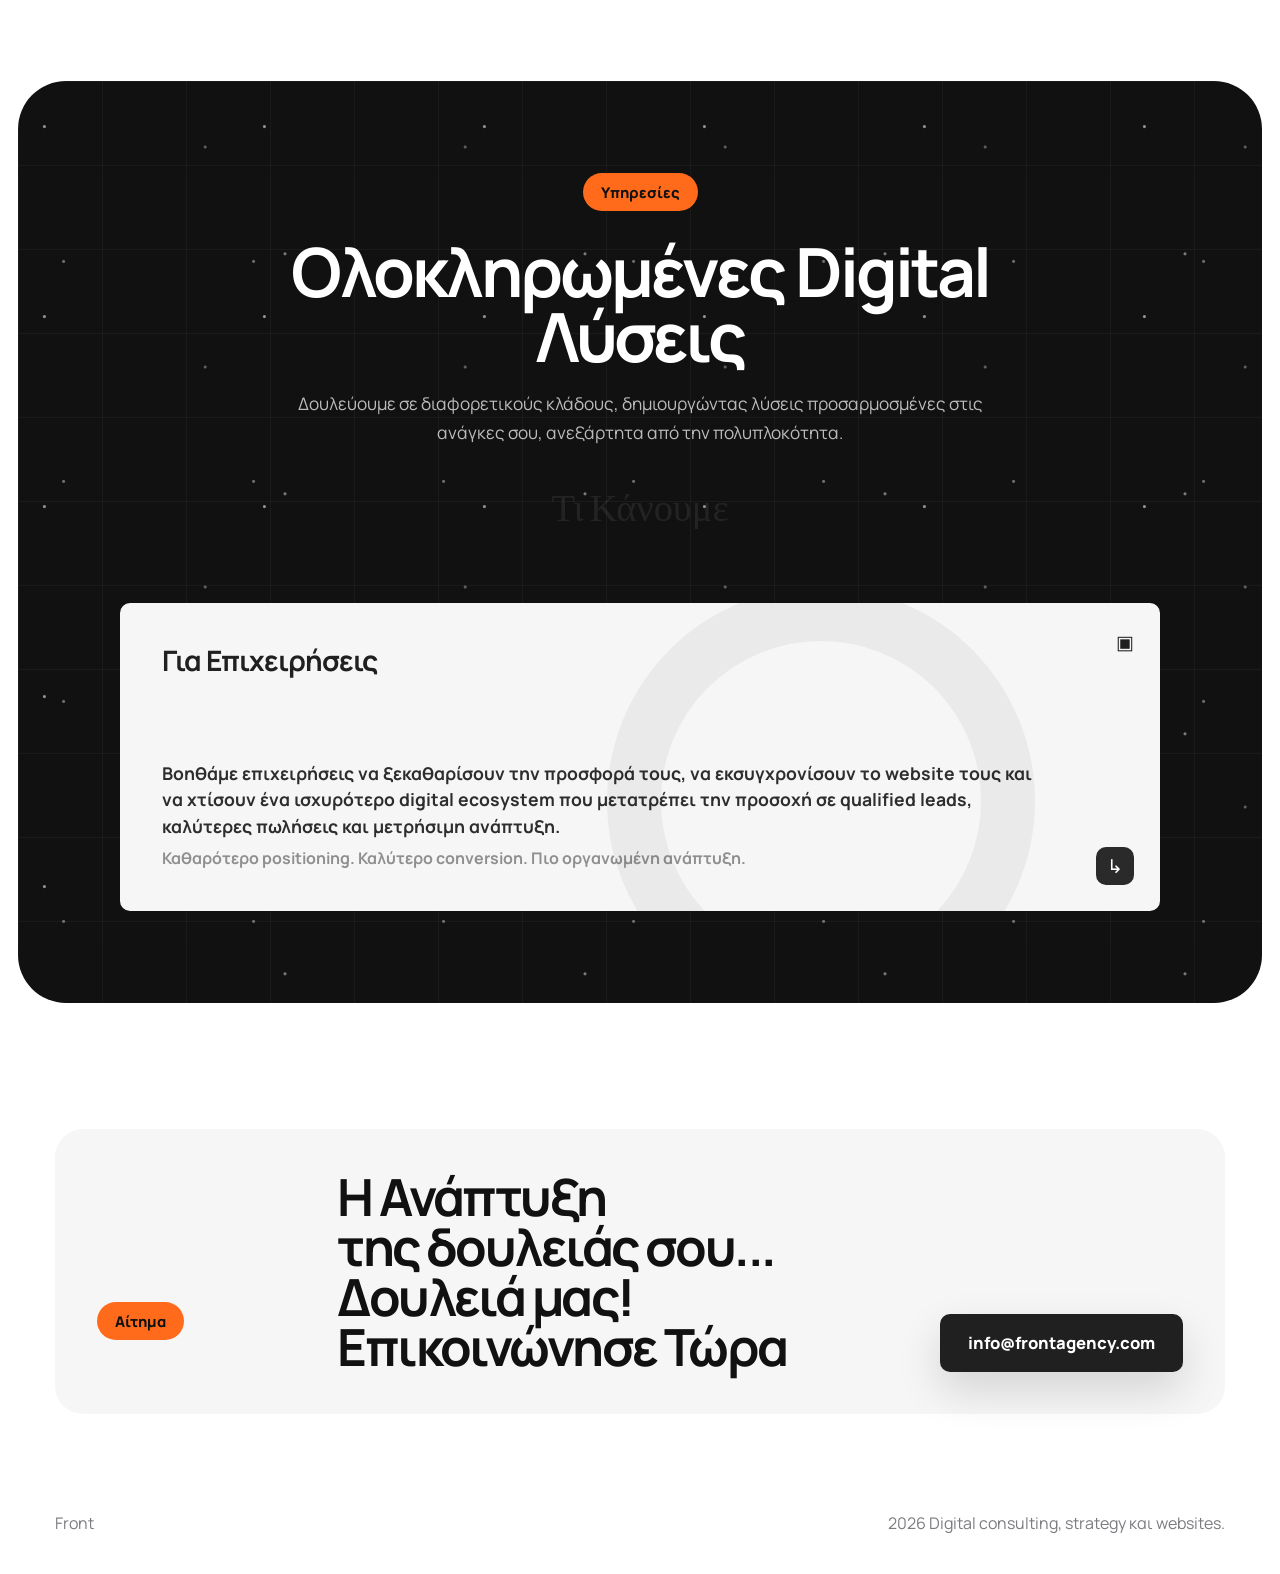
==== commit 2fa26e34: "more" ====
--- a/index.html
+++ b/index.html
@@ -24,15 +24,19 @@
       <nav class="nav-links">
         <a href="#home" data-i18n="navHome">Home</a>
         <a href="for-businesses.html" data-i18n="navBusinesses">For Businesses</a>
-        <a href="#about" data-i18n="navAbout">About</a>
+        <a href="#cases" data-i18n="navAbout">Our Work</a>
         <a href="#services" data-i18n="navServices">Services</a>
         <a href="#contact" data-i18n="navContact">Contact</a>
       </nav>
       <div class="nav-actions">
         <a class="request-link" href="#contact" data-i18n="navRequest">Request</a>
         <div class="language-toggle" aria-label="Language selector" data-i18n-attr="aria-label:languageAria">
-          <button class="language-button is-active" type="button" data-language="el" aria-pressed="true">EL</button>
-          <button class="language-button" type="button" data-language="en" aria-pressed="false">EN</button>
+          <button class="language-button is-active" type="button" data-language="el" aria-pressed="true">
+            <span class="language-flag" aria-hidden="true">🇬🇷</span>
+          </button>
+          <button class="language-button" type="button" data-language="en" aria-pressed="false">
+            <span class="language-flag" aria-hidden="true">🇬🇧</span>
+          </button>
         </div>
       </div>
       <button
@@ -58,15 +62,19 @@
         <nav class="mobile-menu-links" aria-label="Mobile navigation" data-i18n-attr="aria-label:mobileMenuAria">
           <a href="#home" data-i18n="navHome">Home</a>
           <a href="for-businesses.html" data-i18n="navBusinesses">For Businesses</a>
-          <a href="#about" data-i18n="navAbout">About</a>
+          <a href="#cases" data-i18n="navAbout">Our Work</a>
           <a href="#services" data-i18n="navServices">Services</a>
           <a href="#contact" data-i18n="navContact">Contact</a>
         </nav>
         <div class="mobile-menu-footer">
           <a class="mobile-menu-request" href="#contact" data-i18n="navRequest">Request</a>
           <div class="language-toggle mobile-menu-language" aria-label="Language selector" data-i18n-attr="aria-label:languageAria">
-            <button class="language-button is-active" type="button" data-language="el" aria-pressed="true">EL</button>
-            <button class="language-button" type="button" data-language="en" aria-pressed="false">EN</button>
+            <button class="language-button is-active" type="button" data-language="el" aria-pressed="true">
+              <span class="language-flag" aria-hidden="true">🇬🇷</span>
+            </button>
+            <button class="language-button" type="button" data-language="en" aria-pressed="false">
+              <span class="language-flag" aria-hidden="true">🇬🇧</span>
+            </button>
           </div>
         </div>
       </div>
@@ -74,7 +82,9 @@
 
     <main>
       <section class="hero" id="home">
-        <div class="hero-building" aria-hidden="true"></div>
+        <div class="hero-visual" aria-hidden="true">
+          <img src="assets/generated/hero-tech-white-fade-v1.png" alt="" loading="eager" />
+        </div>
         <div class="particle-field" aria-hidden="true"></div>
 
         <div class="hero-inner reveal">
@@ -83,19 +93,80 @@
             Guiding companies to success through innovative strategies, market insights and integrated
             digital ecosystems globally.
           </p>
-          <a class="button button-dark" href="#services"><span data-i18n="heroCta">Explore Services</span> <span>ϟ</span></a>
-
-          <div class="loved-row" aria-label="Client proof">
-            <span data-i18n="lovedBy">Loved by</span>
-            <div class="avatars" aria-hidden="true">
-              <span></span>
-              <span></span>
-              <span></span>
-              <span></span>
-            </div>
-            <strong data-i18n="proofBusinesses">100+ Businesses</strong>
-            <span class="stars">★★★★★</span>
+          <a class="button button-dark" href="#cases"><span data-i18n="heroCta">Δες Δουλειές Μας</span> <span>ϟ</span></a>
+        </div>
+      </section>
+
+      <section class="cases section" id="cases">
+        <div class="cases-heading reveal">
+          <h2 data-i18n="casesTitle">Cases</h2>
+          <p data-i18n="casesText">
+            Explore selected work across websites, platforms, and digital systems built to help
+            ambitious businesses grow.
+          </p>
+        </div>
+
+        <div class="cases-rail reveal delay-1">
+          <div class="cases-track" aria-label="Selected work carousel">
+            <a class="case-card-link case-card-link-featured" href="zante-blue-cruises.html" aria-label="Open Zante Blue Cruises case study">
+              <article class="case-card case-card-website">
+                <div class="case-visual case-visual-featured case-visual-project-full">
+                  <img
+                    src="assets/projects/zanteblue-project-main.png"
+                    alt="Zante Blue Cruises featured project preview"
+                    loading="lazy"
+                    decoding="async"
+                    width="2940"
+                    height="1596"
+                  />
+                </div>
+                <div class="case-meta">
+                  <p class="case-category" data-i18n="caseTwoCategory">Private Boat Charters</p>
+                  <h3 data-i18n="caseTwoTitle">Zante Blue Cruises</h3>
+                </div>
+              </article>
+            </a>
+
+            <a class="case-card-link case-card-link-featured" href="omerta-sea-experience.html" aria-label="Open Omerta Sea Experience case study">
+              <article class="case-card case-card-mobile">
+                <div class="case-visual case-visual-featured case-visual-project-full">
+                  <img
+                    src="assets/projects/omerta-project-main.png"
+                    alt="Omerta Sea Experience featured project preview"
+                    loading="lazy"
+                    decoding="async"
+                    width="2940"
+                    height="1596"
+                  />
+                </div>
+                <div class="case-meta">
+                  <p class="case-category" data-i18n="caseOneCategory">Premium Sea Experience</p>
+                  <h3 data-i18n="caseOneTitle">Omerta Sea Experience</h3>
+                </div>
+              </article>
+            </a>
+
+            <a class="case-card-link case-card-link-featured" href="#cases" aria-label="View Marmoris Cruises project">
+              <article class="case-card case-card-marmoris">
+                <div class="case-visual case-visual-featured case-visual-project-full">
+                  <img
+                    src="assets/projects/marmoris-project-main.png"
+                    alt="Marmoris Cruises featured project preview"
+                    loading="lazy"
+                    decoding="async"
+                    width="2940"
+                    height="1596"
+                  />
+                </div>
+                <div class="case-meta">
+                  <p class="case-category" data-i18n="caseThreeCategory">Zakynthos Boat Rentals</p>
+                  <h3 data-i18n="caseThreeTitle">Marmoris Cruises</h3>
+                </div>
+              </article>
+            </a>
+
           </div>
+          <p class="cases-hint" data-i18n="casesHint">Scroll to explore more work.</p>
         </div>
       </section>
 
@@ -123,297 +194,13 @@
             <strong data-i18n="businessCardMetric">Sharper positioning. Better conversion. Cleaner growth.</strong>
             <a href="for-businesses.html" aria-label="Open business consulting">↳</a>
           </article>
-
-          <article class="service-card service-card-orange reveal delay-1">
-            <span class="corner-icon">⛶</span>
-            <h3 data-i18n="transformationTitle">Digital Transformation</h3>
-            <p data-i18n="transformationText">Build a complete digital ecosystem - website, CRM, and marketing automation</p>
-            <strong data-i18n="transformationMetric">+300% Business Scalability</strong>
-            <a href="#contact" aria-label="Open digital transformation">↳</a>
-          </article>
-
-          <article class="service-card service-card-dark reveal delay-2">
-            <span class="corner-icon">⌘</span>
-            <h3 data-i18n="aiTitle">AI Implementation</h3>
-            <p data-i18n="aiText">Orchestrating AI to streamline operations and drive innovation</p>
-            <strong data-i18n="aiMetric">+120% Workflow Efficiency</strong>
-            <a href="#contact" aria-label="Open AI implementation">↳</a>
-          </article>
-        </div>
-      </section>
-
-      <section class="niches section" id="about">
-        <div class="niche-copy reveal">
-          <span class="orange-pill" data-i18n="nichesPill">Niches</span>
-          <h2 data-i18n-html="nichesTitle">Each specialty is distinct. We speak your <em>industry's</em> language.</h2>
-          <p data-i18n="nichesText">
-            No matter your field, our experience spans multiple niches, ensuring we understand your
-            specific needs and challenges.
-          </p>
-        </div>
-
-        <div class="chip-stage reveal delay-1" aria-label="Industries">
-          <div class="chip-row">
-            <div class="chip-row-group">
-              <span data-i18n="chipEdtech">EdTech</span>
-              <span data-i18n="chipPremium">Premium Services</span>
-              <span data-i18n="chipFintech">Fintech</span>
-              <span data-i18n="chipSaas">SaaS</span>
-              <span class="chip-dark" data-i18n="chipCyber">Cybersecurity</span>
-            </div>
-          </div>
-          <div class="chip-row chip-row-offset">
-            <div class="chip-row-group">
-              <span data-i18n="chipIndustrial">Industrial Manufacturing</span>
-              <span data-i18n="chipMicro">Micro SaaS</span>
-              <span data-i18n="chipEcommerce">E-commerce</span>
-              <span data-i18n="chipInfluencers">Influencers</span>
-              <span class="chip-dark" data-i18n="chipRealEstate">Real estate</span>
-            </div>
-          </div>
-          <div class="chip-row">
-            <div class="chip-row-group">
-              <span data-i18n="chipHealthcare">Healthcare</span>
-              <span data-i18n="chipAgencies">Agencies</span>
-              <span data-i18n="chipLogistics">Logistics & Supply Chain</span>
-              <span class="chip-dark" data-i18n="chipHospitality">Hospitality</span>
-              <span data-i18n="chipFashion">Fashion</span>
-            </div>
-          </div>
-        </div>
-      </section>
-
-      <section class="black-wrap process-wrap" id="process">
-        <div class="black-grid" aria-hidden="true"></div>
-        <div class="black-heading reveal">
-          <span class="orange-pill" data-i18n="processPill">How We Work</span>
-          <h2 data-i18n="processTitle">Our Consulting Process</h2>
-          <p data-i18n="processText">
-            Our process is designed to provide actionable insights and strategic recommendations that
-            drive measurable results. From in-depth analysis to tailored implementation, we guide you
-            every step of the way to ensure success.
-          </p>
-        </div>
-
-        <div class="process-grid">
-          <div class="process-list reveal">
-            <article class="process-step active">
-              <span class="step-icon">▢</span>
-              <div>
-                <h3 data-i18n="processOneTitle">Audit and Analysis</h3>
-                <p data-i18n="processOneText">Conducting comprehensive research to identify challenges, opportunities, and key growth areas.</p>
-              </div>
-            </article>
-            <article class="process-step">
-              <span class="step-icon">╱</span>
-              <h3 data-i18n="processTwoTitle">Strategic Planning</h3>
-            </article>
-            <article class="process-step">
-              <span class="step-icon">◖</span>
-              <h3 data-i18n="processThreeTitle">Client Empowerment</h3>
-            </article>
-            <article class="process-step">
-              <span class="step-icon">◌</span>
-              <h3 data-i18n="processFourTitle">Optional Implementation</h3>
-            </article>
-          </div>
-
-          <div class="dashboard-panel reveal delay-1">
-            <div class="mini-dashboard">
-              <div class="dash-row dash-head">
-                <span>Platform</span>
-                <span>♡</span>
-                <span>↔</span>
-                <span>Score</span>
-              </div>
-              <div class="dash-row">
-                <strong>Meta</strong>
-                <span>348</span>
-                <em>+3.87%</em>
-                <i>8/10</i>
-              </div>
-            </div>
-          </div>
-        </div>
-      </section>
-
-      <section class="difference section">
-        <div class="difference-heading reveal">
-          <span class="orange-pill" data-i18n="differencePill">The Difference We Make</span>
-          <h2 data-i18n="differenceTitle">Why Front?</h2>
-          <p data-i18n-html="differenceText">
-            At <strong>Front</strong>, we combine strategic clarity with executional precision to
-            help businesses grow through stronger websites, cleaner systems, and measurable digital
-            infrastructure.
-          </p>
-        </div>
-
-        <div class="difference-grid">
-          <article class="difference-card difference-card-dashboard reveal">
-            <div class="difference-dashboard">
-              <div class="difference-dashboard-sidebar">
-                <span></span>
-                <span></span>
-                <span></span>
-                <span></span>
-              </div>
-              <div class="difference-dashboard-main">
-                <div class="difference-dashboard-top">
-                  <span></span>
-                  <span></span>
-                  <span></span>
-                </div>
-                <div class="difference-dashboard-ring"></div>
-                <div class="difference-dashboard-bars">
-                  <span></span>
-                  <span></span>
-                  <span></span>
-                  <span></span>
-                </div>
-              </div>
-            </div>
-          </article>
-
-          <article class="difference-card difference-card-phone reveal delay-1">
-            <p class="difference-card-kicker" data-i18n="differencePhoneKicker">Built for modern growth</p>
-            <div class="difference-phone">
-              <div class="difference-phone-notch"></div>
-              <div class="difference-phone-screen">
-                <div class="difference-phone-badge"></div>
-                <div class="difference-phone-image"></div>
-                <div class="difference-phone-actions">
-                  <span></span>
-                  <span></span>
-                  <span></span>
-                  <span></span>
-                </div>
-              </div>
-            </div>
-            <p class="difference-phone-copy" data-i18n="differencePhoneText">
-              We combine consulting precision and digital execution to help businesses scale with
-              more confidence.
-            </p>
-          </article>
-
-          <article class="difference-card difference-card-copy reveal delay-2">
-            <p data-i18n="differenceCopyText">
-              From websites to full digital ecosystems, we create scalable systems designed to
-              support growth, efficiency, and stronger customer journeys.
-            </p>
-            <strong data-i18n="differenceCopyStrong">Websites, automation, CRM, and AI.</strong>
-          </article>
-
-          <article class="difference-card difference-card-note reveal">
-            <strong data-i18n="differenceNoteTitle">Consulting that turns into action</strong>
-            <p data-i18n="differenceNoteText">
-              We move from research and audits into implementation, so insights do not stay in
-              slides. They become real systems, pages, and workflows.
-            </p>
-          </article>
-
-          <article class="difference-card difference-card-office reveal delay-1">
-            <div class="difference-office-scene">
-              <span class="difference-window difference-window-a"></span>
-              <span class="difference-window difference-window-b"></span>
-              <span class="difference-window difference-window-c"></span>
-              <span class="difference-plant"></span>
-              <span class="difference-table"></span>
-            </div>
-          </article>
-        </div>
-      </section>
-
-      <section class="cases section">
-        <div class="cases-heading reveal">
-          <h2 data-i18n="casesTitle">Cases</h2>
-          <p data-i18n="casesText">
-            Explore selected work across websites, platforms, and digital systems built to help
-            ambitious businesses grow.
-          </p>
-        </div>
-
-        <div class="cases-rail reveal delay-1">
-          <div class="cases-track" aria-label="Selected work carousel">
-            <a class="case-card-link" href="omerta-sea-experience.html" aria-label="Open Omerta Sea Experience case study">
-              <article class="case-card case-card-mobile">
-                <div class="case-visual case-visual-featured">
-                  <img
-                    src="assets/projects/omerta-project1.png"
-                    alt="Omerta Sea Experience featured project preview"
-                    loading="lazy"
-                    decoding="async"
-                    width="1537"
-                    height="1023"
-                  />
-                </div>
-                <div class="case-meta">
-                  <p class="case-category" data-i18n="caseOneCategory">Premium Sea Experience</p>
-                  <h3 data-i18n="caseOneTitle">Omerta Sea Experience</h3>
-                  <span data-i18n="caseOneYear">2023</span>
-                </div>
-              </article>
-            </a>
-
-            <a class="case-card-link" href="zante-blue-cruises.html" aria-label="Open Zante Blue Cruises case study">
-              <article class="case-card case-card-website">
-                <div class="case-visual case-visual-featured">
-                  <img
-                    src="assets/projects/zanteblue-project1.png"
-                    alt="Zante Blue Cruises featured project preview"
-                    loading="lazy"
-                    decoding="async"
-                    width="1537"
-                    height="1023"
-                  />
-                </div>
-                <div class="case-meta">
-                  <p class="case-category" data-i18n="caseTwoCategory">Private Boat Charters</p>
-                  <h3 data-i18n="caseTwoTitle">Zante Blue Cruises</h3>
-                  <span data-i18n="caseTwoYear">2025</span>
-                </div>
-              </article>
-            </a>
-
-            <article class="case-card case-card-brand">
-              <div class="case-visual">
-                <div class="case-brand-panel">
-                  <span class="case-brand-mark"></span>
-                  <span class="case-brand-word" data-i18n="caseThreeBrand">SPLITRIP</span>
-                </div>
-                <div class="case-shadow-panel"></div>
-              </div>
-              <div class="case-meta">
-                <p class="case-category" data-i18n="caseThreeCategory">Travel App</p>
-                <h3 data-i18n="caseThreeTitle">Splitrip</h3>
-                <span data-i18n="caseThreeYear">2021</span>
-              </div>
-            </article>
-
-            <article class="case-card case-card-system">
-              <div class="case-visual">
-                <div class="case-system-grid">
-                  <span></span>
-                  <span></span>
-                  <span></span>
-                  <span></span>
-                </div>
-                <div class="case-system-panel"></div>
-              </div>
-              <div class="case-meta">
-                <p class="case-category" data-i18n="caseFourCategory">CRM & Automation</p>
-                <h3 data-i18n="caseFourTitle">LeadFlow OS</h3>
-                <span data-i18n="caseFourYear">2025</span>
-              </div>
-            </article>
-          </div>
-          <p class="cases-hint" data-i18n="casesHint">Scroll to explore more work.</p>
         </div>
       </section>
 
       <section class="request-section section" id="contact">
         <div class="request-panel reveal">
           <span class="orange-pill" data-i18n="requestPill">Request</span>
-          <h2 data-i18n="requestTitle">Need a strategy-led website that feels as polished as your business?</h2>
+          <h2 data-i18n-html="requestTitle">Η Ανάπτυξη<br />της&nbsp;δουλειάς&nbsp;σου...<br />Δουλειά μας!<br />Επικοινώνησε Τώρα</h2>
           <a class="button button-dark" href="mailto:info@frontagency.com">info@frontagency.com</a>
         </div>
       </section>
--- a/styles.css
+++ b/styles.css
@@ -15,6 +15,7 @@
 
 html {
   scroll-behavior: smooth;
+  overflow-x: hidden;
 }
 
 body {
@@ -22,10 +23,16 @@
   background: var(--white);
   color: var(--black);
   font-family: "Manrope", sans-serif;
+  overflow-x: hidden;
 }
 
 a {
   color: inherit;
+}
+
+img {
+  display: block;
+  max-width: 100%;
 }
 
 .floating-nav {
@@ -272,8 +279,8 @@
 
 .language-toggle {
   display: inline-grid;
-  grid-template-columns: repeat(2, 34px);
-  gap: 3px;
+  grid-template-columns: repeat(2, 42px);
+  gap: 4px;
   height: 54px;
   padding: 4px;
   border-radius: 14px;
@@ -283,7 +290,11 @@
 .language-button {
   appearance: none;
   min-width: 0;
+  display: inline-flex;
+  align-items: center;
+  justify-content: center;
   height: 46px;
+  padding: 0;
   border: 0;
   border-radius: 10px;
   background: transparent;
@@ -291,6 +302,11 @@
   cursor: pointer;
   font-size: 0.76rem;
   font-weight: 800;
+}
+
+.language-flag {
+  font-size: 1rem;
+  line-height: 1;
 }
 
 .language-button.is-active {
@@ -308,20 +324,38 @@
   isolation: isolate;
 }
 
-.hero-building {
-  position: absolute;
-  top: 0;
-  right: 0;
+.hero-visual {
+  position: absolute;
+  inset: 0;
   z-index: -3;
-  width: min(1020px, 70vw);
-  height: 86vh;
-  opacity: 0.46;
+  pointer-events: none;
+}
+
+.hero-visual::after {
+  content: "";
+  position: absolute;
+  inset: 0;
   background:
-    linear-gradient(118deg, transparent 0 23%, rgba(22, 24, 27, 0.16) 23% 24%, transparent 24% 100%),
-    linear-gradient(117deg, transparent 0 42%, rgba(22, 24, 27, 0.15) 42% 43%, transparent 43% 100%),
-    repeating-linear-gradient(116deg, rgba(22, 24, 27, 0.18) 0 2px, transparent 2px 20px),
-    repeating-linear-gradient(27deg, rgba(22, 24, 27, 0.12) 0 2px, transparent 2px 30px);
-  clip-path: polygon(25% 0, 100% 0, 100% 88%, 18% 100%, 0 20%);
+    linear-gradient(90deg, rgba(255, 255, 255, 0.9) 0%, rgba(255, 255, 255, 0.42) 10%, rgba(255, 255, 255, 0.06) 22%, rgba(255, 255, 255, 0.01) 50%, rgba(255, 255, 255, 0.06) 78%, rgba(255, 255, 255, 0.42) 90%, rgba(255, 255, 255, 0.9) 100%),
+    linear-gradient(180deg, rgba(255, 255, 255, 0.9) 0%, rgba(255, 255, 255, 0.38) 10%, rgba(255, 255, 255, 0.05) 22%, rgba(255, 255, 255, 0.01) 50%, rgba(255, 255, 255, 0.05) 78%, rgba(255, 255, 255, 0.38) 90%, rgba(255, 255, 255, 0.9) 100%),
+    radial-gradient(circle at 0% 0%, rgba(255, 255, 255, 0.72), rgba(255, 255, 255, 0) 24%),
+    radial-gradient(circle at 100% 0%, rgba(255, 255, 255, 0.72), rgba(255, 255, 255, 0) 24%),
+    radial-gradient(circle at 0% 100%, rgba(255, 255, 255, 0.7), rgba(255, 255, 255, 0) 26%),
+    radial-gradient(circle at 100% 100%, rgba(255, 255, 255, 0.7), rgba(255, 255, 255, 0) 26%);
+}
+
+.hero-visual img {
+  width: 100%;
+  height: 100%;
+  object-fit: cover;
+  object-position: center center;
+  opacity: 1;
+  -webkit-mask-image:
+    linear-gradient(90deg, transparent 0%, rgba(0, 0, 0, 0.34) 8%, rgba(0, 0, 0, 0.92) 18%, rgba(0, 0, 0, 0.92) 82%, rgba(0, 0, 0, 0.34) 92%, transparent 100%),
+    linear-gradient(180deg, transparent 0%, rgba(0, 0, 0, 0.3) 8%, rgba(0, 0, 0, 0.94) 18%, rgba(0, 0, 0, 0.94) 82%, rgba(0, 0, 0, 0.3) 92%, transparent 100%);
+  mask-image:
+    linear-gradient(90deg, transparent 0%, rgba(0, 0, 0, 0.34) 8%, rgba(0, 0, 0, 0.92) 18%, rgba(0, 0, 0, 0.92) 82%, rgba(0, 0, 0, 0.34) 92%, transparent 100%),
+    linear-gradient(180deg, transparent 0%, rgba(0, 0, 0, 0.3) 8%, rgba(0, 0, 0, 0.94) 18%, rgba(0, 0, 0, 0.94) 82%, rgba(0, 0, 0, 0.3) 92%, transparent 100%);
 }
 
 .hero::after {
@@ -329,7 +363,11 @@
   position: absolute;
   inset: 0;
   z-index: -2;
-  background: radial-gradient(circle at 48% 48%, rgba(255, 255, 255, 0.8), rgba(255, 255, 255, 0.98) 58%, #fff 100%);
+  background:
+    linear-gradient(90deg, rgba(255, 255, 255, 1) 0%, rgba(255, 255, 255, 0.8) 12%, rgba(255, 255, 255, 0.24) 24%, rgba(255, 255, 255, 0.02) 50%, rgba(255, 255, 255, 0.24) 76%, rgba(255, 255, 255, 0.8) 88%, rgba(255, 255, 255, 1) 100%),
+    linear-gradient(180deg, rgba(255, 255, 255, 0.52) 0%, rgba(255, 255, 255, 0.12) 12%, rgba(255, 255, 255, 0.01) 28%, rgba(255, 255, 255, 0.01) 72%, rgba(255, 255, 255, 0.14) 88%, rgba(255, 255, 255, 0.54) 100%),
+    radial-gradient(circle at 18% 20%, rgba(255, 107, 26, 0.06), transparent 24%),
+    radial-gradient(circle at 76% 16%, rgba(255, 107, 26, 0.04), transparent 18%);
 }
 
 .particle-field,
@@ -341,18 +379,20 @@
 
 .particle-field {
   z-index: -1;
-  opacity: 0.6;
+  opacity: 0.24;
   background:
-    radial-gradient(circle at 13% 76%, rgba(0, 0, 0, 0.23) 1px, transparent 2px),
-    radial-gradient(circle at 42% 32%, rgba(0, 0, 0, 0.18) 1px, transparent 2px),
-    radial-gradient(circle at 72% 74%, rgba(0, 0, 0, 0.18) 1px, transparent 2px),
-    radial-gradient(circle at 88% 48%, rgba(0, 0, 0, 0.14) 1px, transparent 2px);
+    radial-gradient(circle at 14% 74%, rgba(0, 0, 0, 0.18) 1px, transparent 2px),
+    radial-gradient(circle at 38% 28%, rgba(0, 0, 0, 0.12) 1px, transparent 2px),
+    radial-gradient(circle at 74% 72%, rgba(0, 0, 0, 0.14) 1px, transparent 2px),
+    radial-gradient(circle at 90% 46%, rgba(0, 0, 0, 0.1) 1px, transparent 2px);
   background-size: 210px 170px, 260px 210px, 180px 220px, 230px 240px;
 }
 
 .hero-inner {
   width: min(840px, 100%);
   text-align: center;
+  position: relative;
+  z-index: 1;
 }
 
 h1,
@@ -627,7 +667,7 @@
 
 .service-board {
   display: grid;
-  grid-template-columns: repeat(2, minmax(0, 1fr));
+  grid-template-columns: 1fr;
   gap: 22px;
   width: min(100%, 1040px);
   margin: 70px auto 0;
@@ -1198,10 +1238,10 @@
 }
 
 .cases {
-  width: 100vw;
+  width: 100%;
   max-width: none;
-  margin-left: calc(50% - 50vw);
-  margin-right: calc(50% - 50vw);
+  margin-left: 0;
+  margin-right: 0;
   padding-top: 8px;
   padding-bottom: 92px;
 }
@@ -1235,8 +1275,8 @@
 .cases-track {
   display: grid;
   grid-auto-flow: column;
-  grid-auto-columns: minmax(420px, 46vw);
-  gap: 18px;
+  grid-auto-columns: max-content;
+  gap: 22px;
   overflow-x: auto;
   padding: 0 0 12px;
   scroll-padding-inline: clamp(24px, 4vw, 64px);
@@ -1260,8 +1300,13 @@
 
 .case-card-link {
   display: block;
+  width: min(54vw, 500px);
   color: inherit;
   text-decoration: none;
+}
+
+.case-card-link-featured {
+  width: min(72vw, 760px);
 }
 
 .case-card {
@@ -1272,11 +1317,11 @@
 
 .case-visual {
   position: relative;
-  aspect-ratio: 1.42 / 1;
+  aspect-ratio: 1.28 / 1;
   overflow: hidden;
-  border-radius: 34px;
-  background: #070707;
-  box-shadow: 0 22px 60px rgba(0, 0, 0, 0.08);
+  border-radius: 38px;
+  background: #ffffff;
+  box-shadow: 0 28px 74px rgba(0, 0, 0, 0.1);
 }
 
 .case-visual-featured img {
@@ -1287,11 +1332,21 @@
   object-position: center;
 }
 
+.case-visual-project-full {
+  aspect-ratio: 1.84 / 1;
+  background: #ffffff;
+}
+
+.case-visual-project-full img {
+  object-fit: contain;
+  object-position: center;
+}
+
 .case-visual-featured::after {
   content: "";
   position: absolute;
   inset: 0;
-  background: linear-gradient(180deg, rgba(7, 13, 18, 0.02), rgba(7, 13, 18, 0.18));
+  background: linear-gradient(180deg, rgba(255, 255, 255, 0.02), rgba(255, 255, 255, 0.08));
   pointer-events: none;
 }
 
@@ -1315,7 +1370,7 @@
 .case-meta h3 {
   color: #121212;
   font-family: "Manrope", sans-serif;
-  font-size: 1.55rem;
+  font-size: 1.72rem;
   letter-spacing: -0.04em;
 }
 
@@ -1445,31 +1500,8 @@
   background: var(--orange);
 }
 
-.case-brand-panel {
-  position: absolute;
-  inset: 24% 8% 24% 20%;
-  display: grid;
-  align-content: center;
-  justify-items: center;
-  gap: 14px;
-  border-radius: 34px;
-  background: linear-gradient(180deg, #5fa9e8 0%, #3a6ba1 100%);
-  transform: rotate(-12deg);
-}
-
-.case-brand-mark {
-  width: 52px;
-  height: 36px;
-  border-radius: 18px 18px 18px 4px;
-  background: rgba(255, 255, 255, 0.92);
-  clip-path: polygon(0 58%, 60% 0, 100% 36%, 42% 100%);
-}
-
-.case-brand-word {
-  color: rgba(255, 255, 255, 0.96);
-  font-size: 1.7rem;
-  font-weight: 800;
-  letter-spacing: -0.04em;
+.case-card-marmoris img {
+  object-position: center center;
 }
 
 .case-system-grid {
@@ -1899,7 +1931,10 @@
 }
 
 .request-panel h2 {
-  max-width: 760px;
+  max-width: 16ch;
+  font-size: clamp(2.35rem, 4vw, 4.15rem);
+  line-height: 0.98;
+  letter-spacing: -0.05em;
 }
 
 .business-page {
@@ -2418,7 +2453,28 @@
   }
 
   .cases-track {
-    grid-auto-columns: minmax(300px, 88vw);
+    grid-auto-flow: column;
+    grid-auto-columns: max-content;
+    overflow-x: auto;
+    padding: 0 0 12px;
+    scroll-padding-inline: 24px;
+    scrollbar-width: thin;
+  }
+
+  .cases-track > * {
+    width: min(82vw, 340px);
+  }
+
+  .cases-rail {
+    padding-inline: 24px;
+  }
+
+  .case-card-link-featured {
+    width: min(90vw, 460px);
+  }
+
+  .cases-hint {
+    display: block;
   }
 
   .case-study-meta article + article {
@@ -2461,7 +2517,7 @@
   }
 
   .language-toggle {
-    grid-template-columns: repeat(2, 30px);
+    grid-template-columns: repeat(2, 40px);
     height: 48px;
   }
 
@@ -2485,21 +2541,21 @@
   }
 
   .hero {
-    min-height: auto;
-    padding: 78px 16px 64px;
-  }
-
-  .hero-building {
-    width: 120vw;
-    opacity: 0.18;
+    min-height: calc(100svh - 76px);
+    padding: 72px 16px 54px;
+  }
+
+  .hero-visual img {
+    object-position: 66% center;
   }
 
   h1 {
-    font-size: 3.35rem;
+    font-size: clamp(2.65rem, 12vw, 3.35rem);
+    line-height: 0.96;
   }
 
   h2 {
-    font-size: 3rem;
+    font-size: clamp(2.2rem, 10vw, 3rem);
   }
 
   .section {
@@ -2518,13 +2574,13 @@
   }
 
   .business-hero-card {
-    min-height: 560px;
-    padding: 44px 24px;
+    min-height: auto;
+    padding: 40px 22px;
     border-radius: 30px;
   }
 
   .business-hero-card h1 {
-    font-size: 3.35rem;
+    font-size: clamp(2.45rem, 11vw, 3.35rem);
   }
 
   .business-ghost-logo {
@@ -2582,7 +2638,7 @@
   }
 
   .cases {
-    width: 100vw;
+    width: 100%;
     padding-bottom: 72px;
   }
 
@@ -2592,17 +2648,30 @@
   }
 
   .cases-track {
+    gap: 16px;
     padding: 0 0 12px;
     scroll-padding-inline: 18px;
   }
 
+  .cases-track > * {
+    width: min(84vw, 300px);
+  }
+
+  .case-card-link-featured {
+    width: min(92vw, 380px);
+  }
+
   .cases-hint {
     padding: 0 18px;
   }
 
   .case-visual {
-    aspect-ratio: 1.24 / 1;
+    aspect-ratio: 1.16 / 1;
     border-radius: 26px;
+  }
+
+  .case-visual-project-full {
+    aspect-ratio: 1.84 / 1;
   }
 
   .case-meta h3 {
@@ -2618,7 +2687,7 @@
   }
 
   .case-study-copy h1 {
-    font-size: 3.2rem;
+    font-size: clamp(2.35rem, 11vw, 3.2rem);
   }
 
   .case-study-meta {
@@ -2840,6 +2909,30 @@
   }
 }
 
+@media (max-width: 540px) {
+  .request-panel {
+    padding: 24px 20px;
+  }
+
+  .case-study-meta {
+    grid-template-columns: 1fr;
+    gap: 22px;
+  }
+
+  .case-study-meta article {
+    text-align: left;
+  }
+
+  .case-study-result-card {
+    padding: 28px 22px;
+  }
+
+  .case-study-link-pill {
+    width: 100%;
+    justify-content: space-between;
+  }
+}
+
 @media (prefers-reduced-motion: reduce) {
   html {
     scroll-behavior: auto;
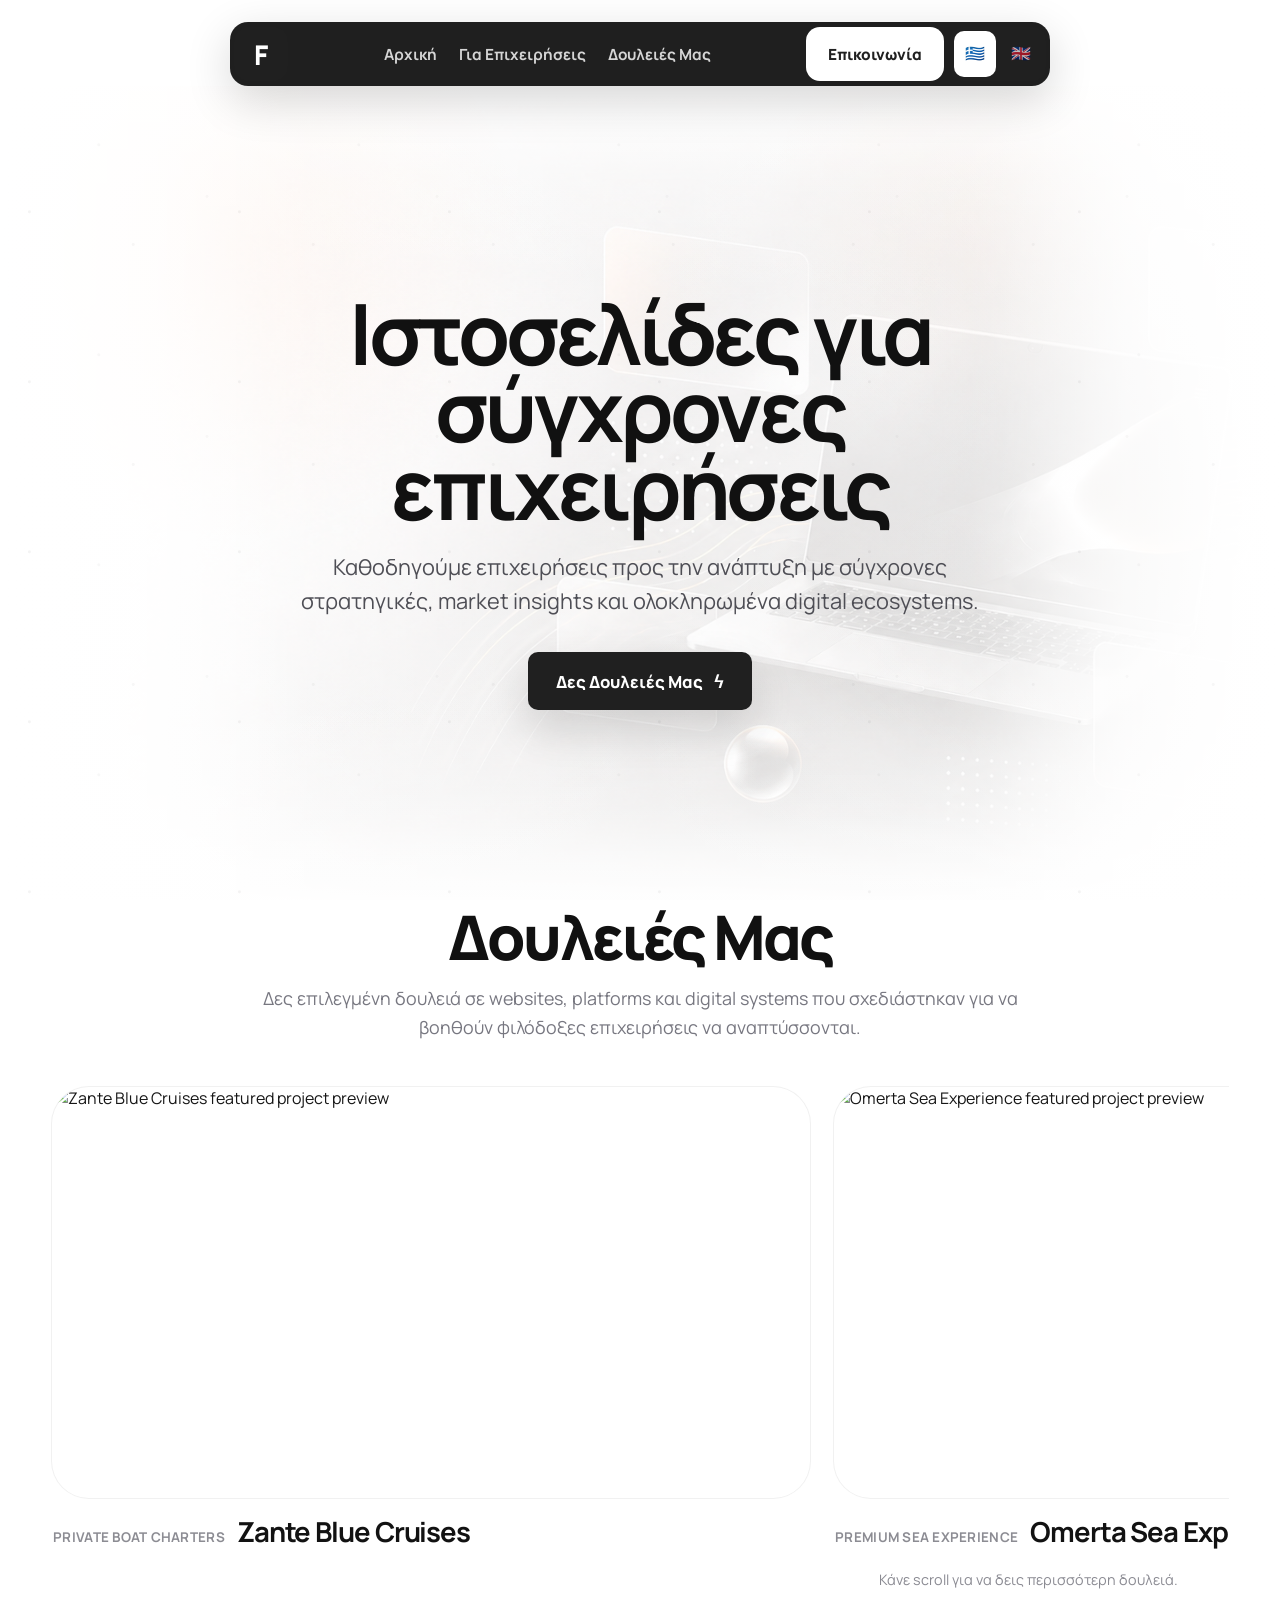
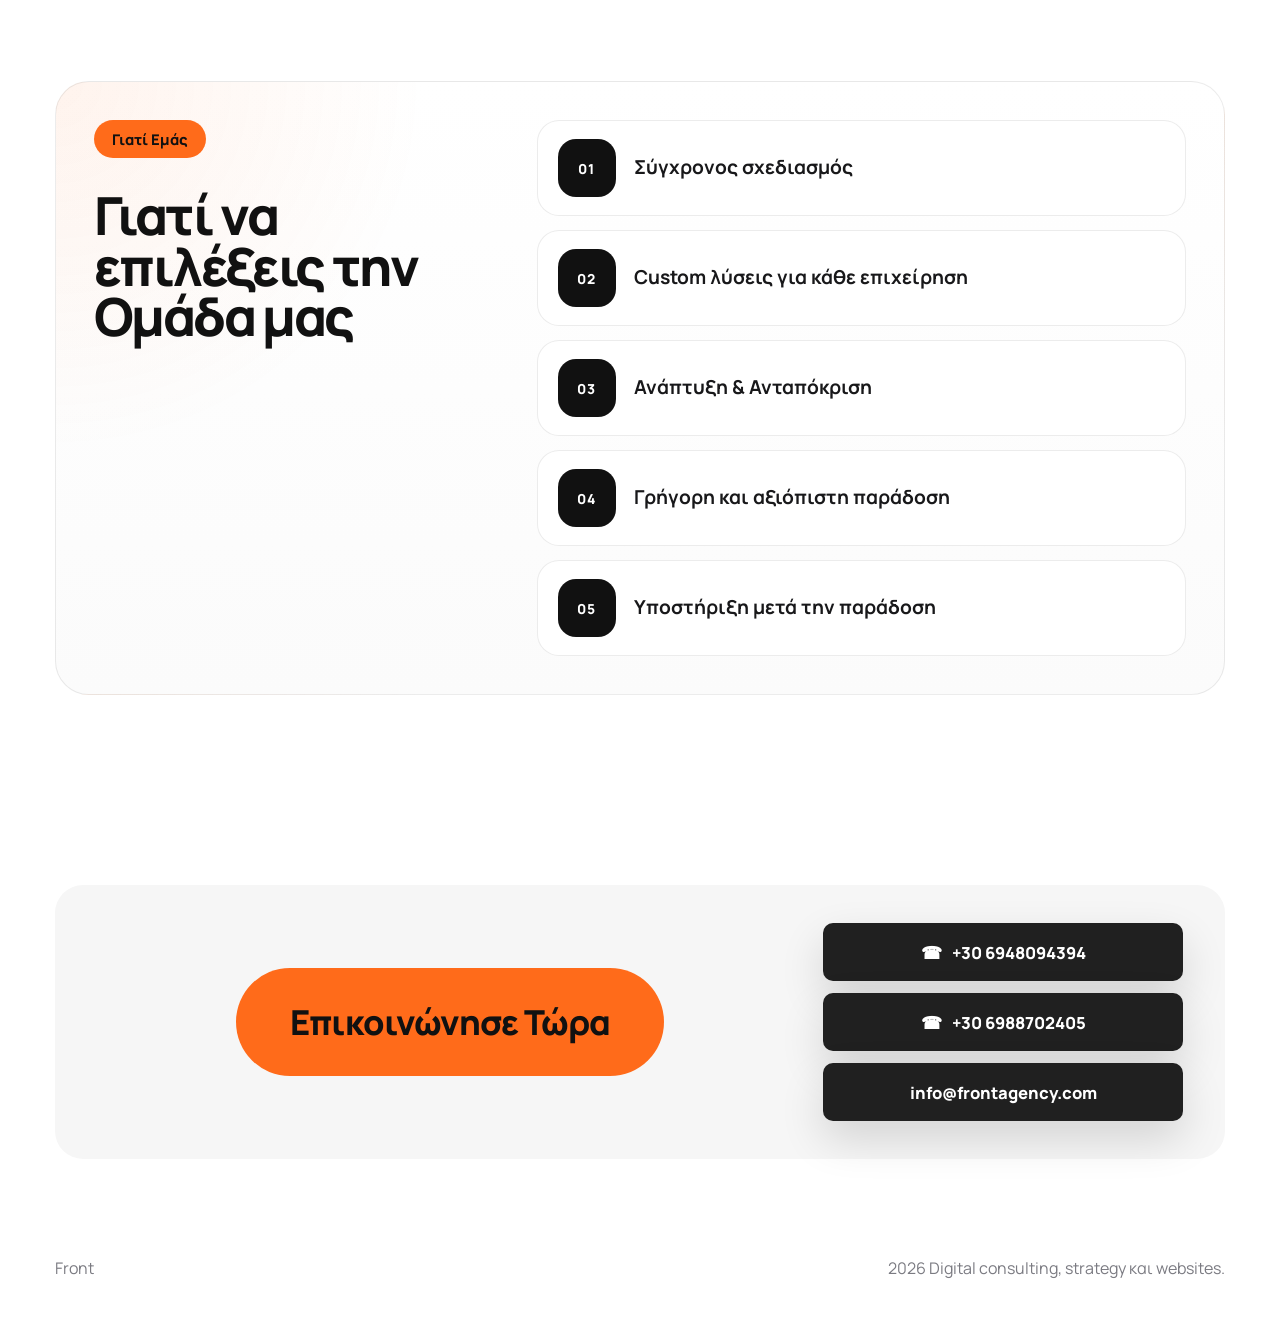
==== commit b57c733d: "first whole version done" ====
--- a/index.html
+++ b/index.html
@@ -14,7 +14,7 @@
       href="https://fonts.googleapis.com/css2?family=Instrument+Serif:ital@0;1&family=Manrope:wght@400;500;600;700;800&display=swap"
       rel="stylesheet"
     />
-    <link rel="stylesheet" href="styles.css?v=front-business-page-10" />
+    <link rel="stylesheet" href="styles.css?v=front-business-page-11" />
   </head>
   <body>
     <header class="floating-nav" aria-label="Main navigation" data-i18n-attr="aria-label:navAria">
@@ -25,11 +25,9 @@
         <a href="#home" data-i18n="navHome">Home</a>
         <a href="for-businesses.html" data-i18n="navBusinesses">For Businesses</a>
         <a href="#cases" data-i18n="navAbout">Our Work</a>
-        <a href="#services" data-i18n="navServices">Services</a>
-        <a href="#contact" data-i18n="navContact">Contact</a>
       </nav>
       <div class="nav-actions">
-        <a class="request-link" href="#contact" data-i18n="navRequest">Request</a>
+        <a class="request-link" href="#contact" data-i18n="navContact">Contact</a>
         <div class="language-toggle" aria-label="Language selector" data-i18n-attr="aria-label:languageAria">
           <button class="language-button is-active" type="button" data-language="el" aria-pressed="true">
             <span class="language-flag" aria-hidden="true">🇬🇷</span>
@@ -63,11 +61,9 @@
           <a href="#home" data-i18n="navHome">Home</a>
           <a href="for-businesses.html" data-i18n="navBusinesses">For Businesses</a>
           <a href="#cases" data-i18n="navAbout">Our Work</a>
-          <a href="#services" data-i18n="navServices">Services</a>
-          <a href="#contact" data-i18n="navContact">Contact</a>
         </nav>
         <div class="mobile-menu-footer">
-          <a class="mobile-menu-request" href="#contact" data-i18n="navRequest">Request</a>
+          <a class="mobile-menu-request" href="#contact" data-i18n="navContact">Contact</a>
           <div class="language-toggle mobile-menu-language" aria-label="Language selector" data-i18n-attr="aria-label:languageAria">
             <button class="language-button is-active" type="button" data-language="el" aria-pressed="true">
               <span class="language-flag" aria-hidden="true">🇬🇷</span>
@@ -170,38 +166,53 @@
         </div>
       </section>
 
-      <section class="black-wrap services-wrap" id="services">
-        <div class="black-grid" aria-hidden="true"></div>
-        <div class="black-heading reveal">
-          <span class="orange-pill" data-i18n="servicesPill">Services</span>
-          <h2 data-i18n="servicesTitle">Comprehensive Digital Solutions</h2>
-          <p data-i18n="servicesText">
-            We specialize in various industries, ensuring customized solutions tailored to your needs,
-            regardless of complexity.
-          </p>
-          <span class="ghost-title" data-i18n="servicesGhost">What We Do</span>
-        </div>
-
-        <div class="service-board">
-          <article class="service-card service-card-wide reveal">
-            <span class="corner-icon">▣</span>
-            <h3 data-i18n="businessCardTitle">For Businesses</h3>
-            <p data-i18n="businessCardText">
-              We help businesses clarify their offer, modernize their website, and build a stronger
-              digital ecosystem that turns attention into qualified leads, better sales conversations,
-              and measurable growth.
-            </p>
-            <strong data-i18n="businessCardMetric">Sharper positioning. Better conversion. Cleaner growth.</strong>
-            <a href="for-businesses.html" aria-label="Open business consulting">↳</a>
-          </article>
+      <section class="why-us section">
+        <div class="why-us-shell reveal">
+          <div class="why-us-copy">
+            <span class="orange-pill" data-i18n="whyUsPill">Γιατί Εμάς</span>
+            <h2 data-i18n="whyUsTitle">Γιατί να επιλέξεις την Ομάδα μας</h2>
+          </div>
+          <div class="why-us-list" aria-label="Γιατί να επιλέξεις την Ομάδα μας" data-i18n-attr="aria-label:whyUsAria">
+            <article class="why-us-item">
+              <span class="why-us-bullet" aria-hidden="true">01</span>
+              <p data-i18n="whyUsOne">Σύγχρονος σχεδιασμός</p>
+            </article>
+            <article class="why-us-item">
+              <span class="why-us-bullet" aria-hidden="true">02</span>
+              <p data-i18n="whyUsTwo">Custom λύσεις για κάθε επιχείρηση</p>
+            </article>
+            <article class="why-us-item">
+              <span class="why-us-bullet" aria-hidden="true">03</span>
+              <p data-i18n="whyUsThree">Ανάπτυξη &amp; Ανταπόκριση</p>
+            </article>
+            <article class="why-us-item">
+              <span class="why-us-bullet" aria-hidden="true">04</span>
+              <p data-i18n="whyUsFour">Γρήγορη και αξιόπιστη παράδοση</p>
+            </article>
+            <article class="why-us-item">
+              <span class="why-us-bullet" aria-hidden="true">05</span>
+              <p data-i18n="whyUsFive">Υποστήριξη μετά την παράδοση</p>
+            </article>
+          </div>
         </div>
       </section>
 
       <section class="request-section section" id="contact">
         <div class="request-panel reveal">
-          <span class="orange-pill" data-i18n="requestPill">Request</span>
-          <h2 data-i18n-html="requestTitle">Η Ανάπτυξη<br />της&nbsp;δουλειάς&nbsp;σου...<br />Δουλειά μας!<br />Επικοινώνησε Τώρα</h2>
-          <a class="button button-dark" href="mailto:info@frontagency.com">info@frontagency.com</a>
+          <div class="request-copy">
+            <span class="request-title-accent" data-i18n="requestAccent">Επικοινώνησε Τώρα</span>
+          </div>
+          <div class="request-actions">
+            <a class="button button-dark contact-number" href="tel:+306948094394" aria-label="Call management">
+              <span class="contact-number-icon" aria-hidden="true">&#9742;</span>
+              <span>+30 6948094394</span>
+            </a>
+            <a class="button button-dark contact-number" href="tel:+306988702405" aria-label="Call technician">
+              <span class="contact-number-icon" aria-hidden="true">&#9742;</span>
+              <span>+30 6988702405</span>
+            </a>
+            <a class="button button-dark contact-email" href="mailto:info@frontagency.com">info@frontagency.com</a>
+          </div>
         </div>
       </section>
     </main>
@@ -211,6 +222,6 @@
       <p><span id="year"></span> <span data-i18n="footerText">Digital consulting, strategy and websites.</span></p>
     </footer>
 
-    <script src="script.js?v=front-business-page-10"></script>
+    <script src="script.js?v=front-business-page-11"></script>
   </body>
 </html>
--- a/styles.css
+++ b/styles.css
@@ -754,19 +754,22 @@
   color: rgba(255, 255, 255, 0.38);
 }
 
-.service-card a {
+.service-card-link {
   position: absolute;
   right: 26px;
   bottom: 26px;
-  display: grid;
-  place-items: center;
-  width: 38px;
-  height: 38px;
-  border-radius: 10px;
+  display: inline-flex;
+  align-items: center;
+  justify-content: center;
+  min-height: 46px;
+  padding: 0 18px;
+  border-radius: 12px;
   background: #2a2a2a;
   color: var(--white);
   text-decoration: none;
-  font-size: 1.2rem;
+  font-size: 0.95rem;
+  font-weight: 800;
+  letter-spacing: -0.01em;
 }
 
 .process-wrap {
@@ -1279,14 +1282,19 @@
   gap: 22px;
   overflow-x: auto;
   padding: 0 0 12px;
+  background: var(--white);
   scroll-padding-inline: clamp(24px, 4vw, 64px);
   scroll-snap-type: x proximity;
   scrollbar-width: thin;
-  scrollbar-color: rgba(17, 17, 17, 0.22) transparent;
+  scrollbar-color: rgba(17, 17, 17, 0.22) var(--white);
 }
 
 .cases-track::-webkit-scrollbar {
   height: 8px;
+}
+
+.cases-track::-webkit-scrollbar-track {
+  background: var(--white);
 }
 
 .cases-track::-webkit-scrollbar-thumb {
@@ -1320,8 +1328,9 @@
   aspect-ratio: 1.28 / 1;
   overflow: hidden;
   border-radius: 38px;
+  border: 1px solid rgba(17, 17, 17, 0.06);
   background: #ffffff;
-  box-shadow: 0 28px 74px rgba(0, 0, 0, 0.1);
+  box-shadow: none;
 }
 
 .case-visual-featured img {
@@ -1538,6 +1547,71 @@
   color: #8a8a92;
   font-size: 0.9rem;
   text-align: right;
+}
+
+.why-us {
+  padding-top: 0;
+  padding-bottom: 92px;
+}
+
+.why-us-shell {
+  display: grid;
+  grid-template-columns: minmax(0, 0.78fr) minmax(0, 1.22fr);
+  gap: 28px;
+  align-items: start;
+  padding: 38px;
+  border: 1px solid rgba(17, 17, 17, 0.08);
+  border-radius: 34px;
+  background:
+    radial-gradient(circle at top left, rgba(255, 107, 26, 0.08), transparent 28%),
+    linear-gradient(180deg, #ffffff 0%, #fbfbfb 100%);
+}
+
+.why-us-copy h2 {
+  max-width: 10ch;
+  font-family: "Manrope", sans-serif;
+  font-size: clamp(2.3rem, 4.1vw, 3.9rem);
+  font-weight: 800;
+  letter-spacing: -0.05em;
+  line-height: 0.96;
+}
+
+.why-us-list {
+  display: grid;
+  gap: 14px;
+}
+
+.why-us-item {
+  display: grid;
+  grid-template-columns: 58px 1fr;
+  gap: 18px;
+  align-items: center;
+  min-height: 88px;
+  padding: 18px 20px;
+  border: 1px solid rgba(17, 17, 17, 0.08);
+  border-radius: 22px;
+  background: rgba(255, 255, 255, 0.96);
+}
+
+.why-us-bullet {
+  display: inline-flex;
+  align-items: center;
+  justify-content: center;
+  width: 58px;
+  height: 58px;
+  border-radius: 18px;
+  background: #111111;
+  color: var(--white);
+  font-size: 0.86rem;
+  font-weight: 800;
+  letter-spacing: 0.08em;
+}
+
+.why-us-item p {
+  color: #18181a;
+  font-size: clamp(1.02rem, 1.5vw, 1.22rem);
+  font-weight: 700;
+  line-height: 1.35;
 }
 
 .case-study-page {
@@ -1922,19 +1996,71 @@
 
 .request-panel {
   display: flex;
-  align-items: end;
+  align-items: center;
   justify-content: space-between;
-  gap: 28px;
-  padding: 42px;
+  gap: 20px;
+  padding: 38px 42px;
   border-radius: 28px;
   background: #f6f6f6;
 }
 
+.request-copy {
+  display: grid;
+  gap: 0;
+  flex: 1;
+  width: min(100%, 560px);
+  margin-inline: auto;
+  justify-items: center;
+}
+
 .request-panel h2 {
   max-width: 16ch;
+  margin-top: 22px;
   font-size: clamp(2.35rem, 4vw, 4.15rem);
   line-height: 0.98;
   letter-spacing: -0.05em;
+  text-align: center;
+}
+
+.request-title-accent {
+  display: inline-flex;
+  align-items: center;
+  justify-content: center;
+  width: fit-content;
+  margin: 0 auto;
+  min-height: 108px;
+  padding: 0 54px;
+  border-radius: 999px;
+  background: var(--orange);
+  color: var(--black);
+  font-size: clamp(1.6rem, 2.7vw, 2.15rem);
+  font-weight: 800;
+  letter-spacing: -0.03em;
+  line-height: 1;
+  text-align: center;
+}
+
+.request-actions {
+  display: grid;
+  gap: 12px;
+  flex: none;
+  width: min(100%, 360px);
+}
+
+.contact-number,
+.contact-email {
+  width: 100%;
+  justify-content: center;
+  margin-top: 0;
+}
+
+.contact-number {
+  gap: 10px;
+}
+
+.contact-number-icon {
+  font-size: 1.08rem;
+  line-height: 1;
 }
 
 .business-page {
@@ -2426,6 +2552,7 @@
   .service-board,
   .process-grid,
   .difference-grid,
+  .why-us-shell,
   .gain-grid,
   .agency-services-grid,
   .case-study-meta,
@@ -2665,6 +2792,47 @@
     padding: 0 18px;
   }
 
+  .why-us {
+    padding-bottom: 72px;
+  }
+
+  .why-us-shell {
+    gap: 20px;
+    padding: 24px;
+    border-radius: 28px;
+  }
+
+  .why-us-copy h2 {
+    max-width: none;
+  }
+
+  .why-us-item {
+    grid-template-columns: 48px 1fr;
+    gap: 14px;
+    min-height: 0;
+    padding: 16px;
+    border-radius: 18px;
+  }
+
+  .why-us-bullet {
+    width: 48px;
+    height: 48px;
+    border-radius: 14px;
+    font-size: 0.78rem;
+  }
+
+  .request-copy {
+    width: 100%;
+    justify-items: center;
+  }
+
+  .request-title-accent {
+    margin-inline: auto;
+    min-height: 82px;
+    padding: 0 34px;
+    font-size: 1.28rem;
+  }
+
   .case-visual {
     aspect-ratio: 1.16 / 1;
     border-radius: 26px;
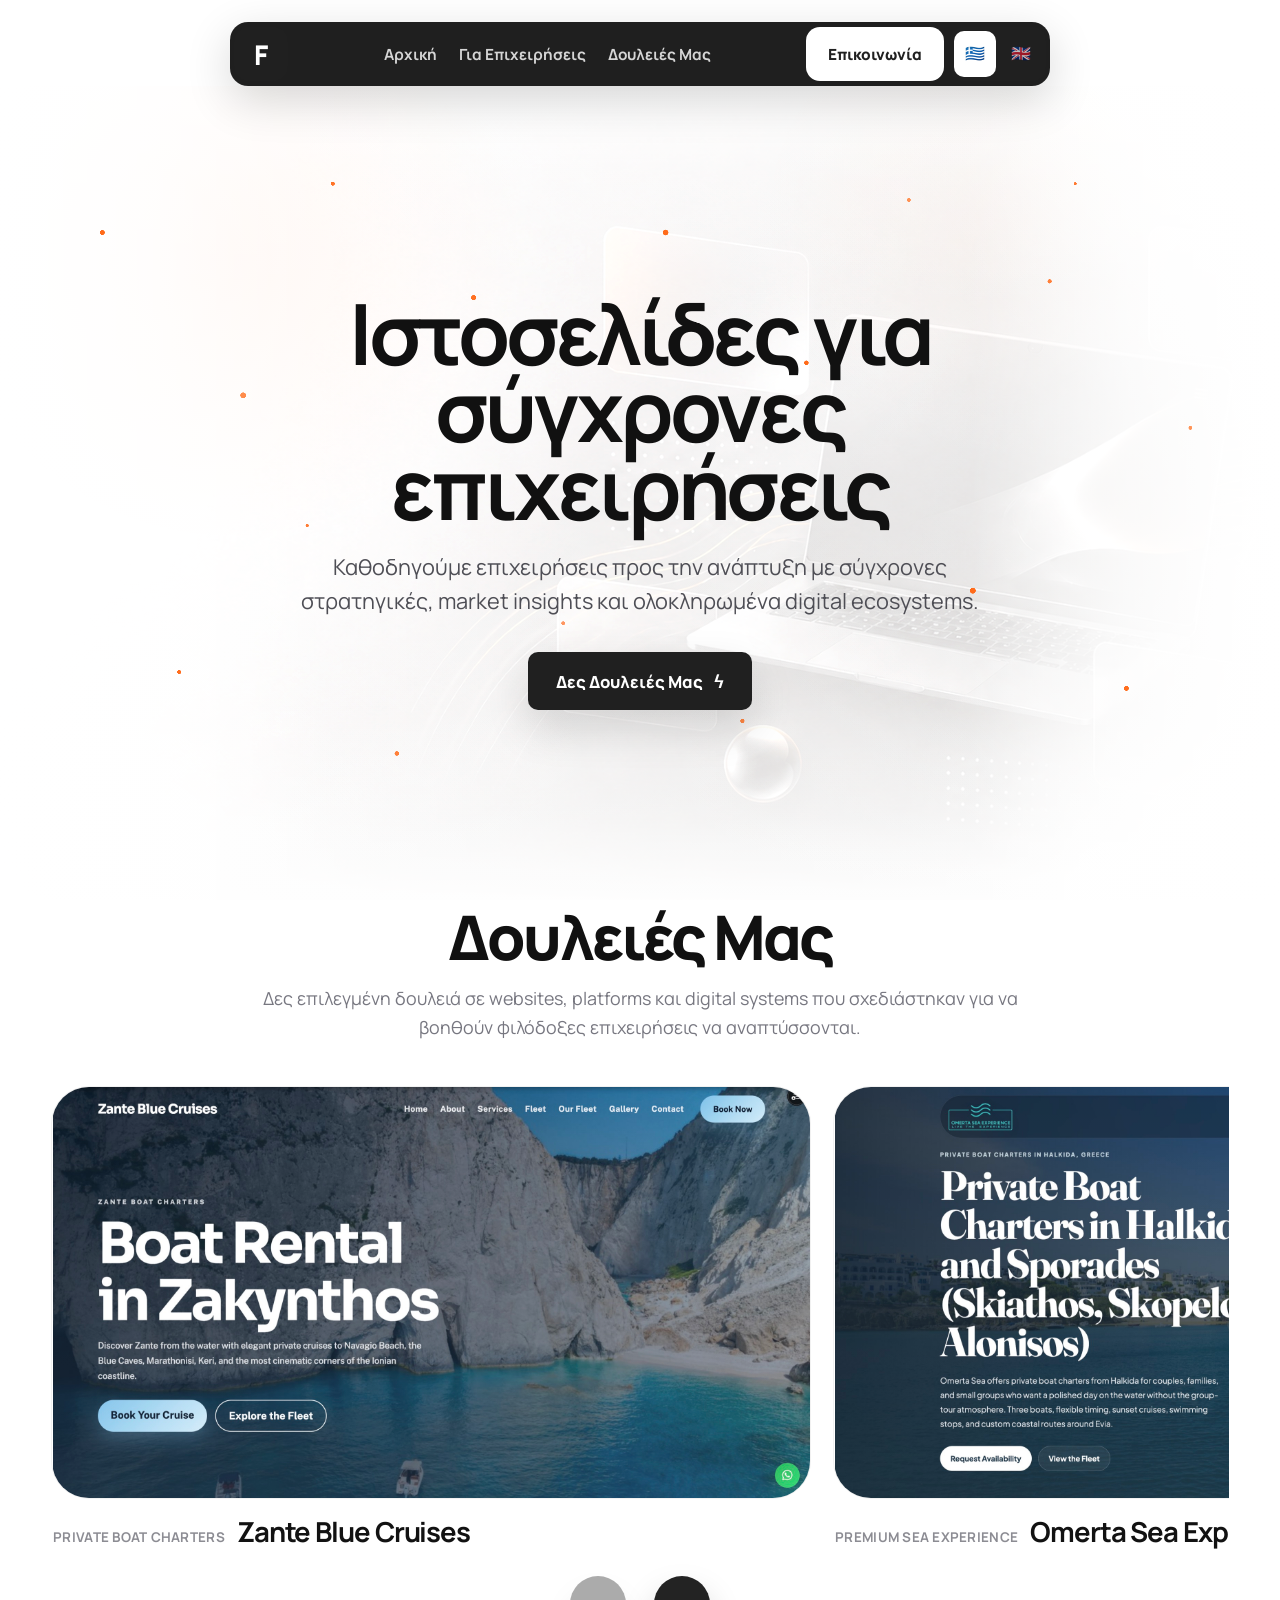
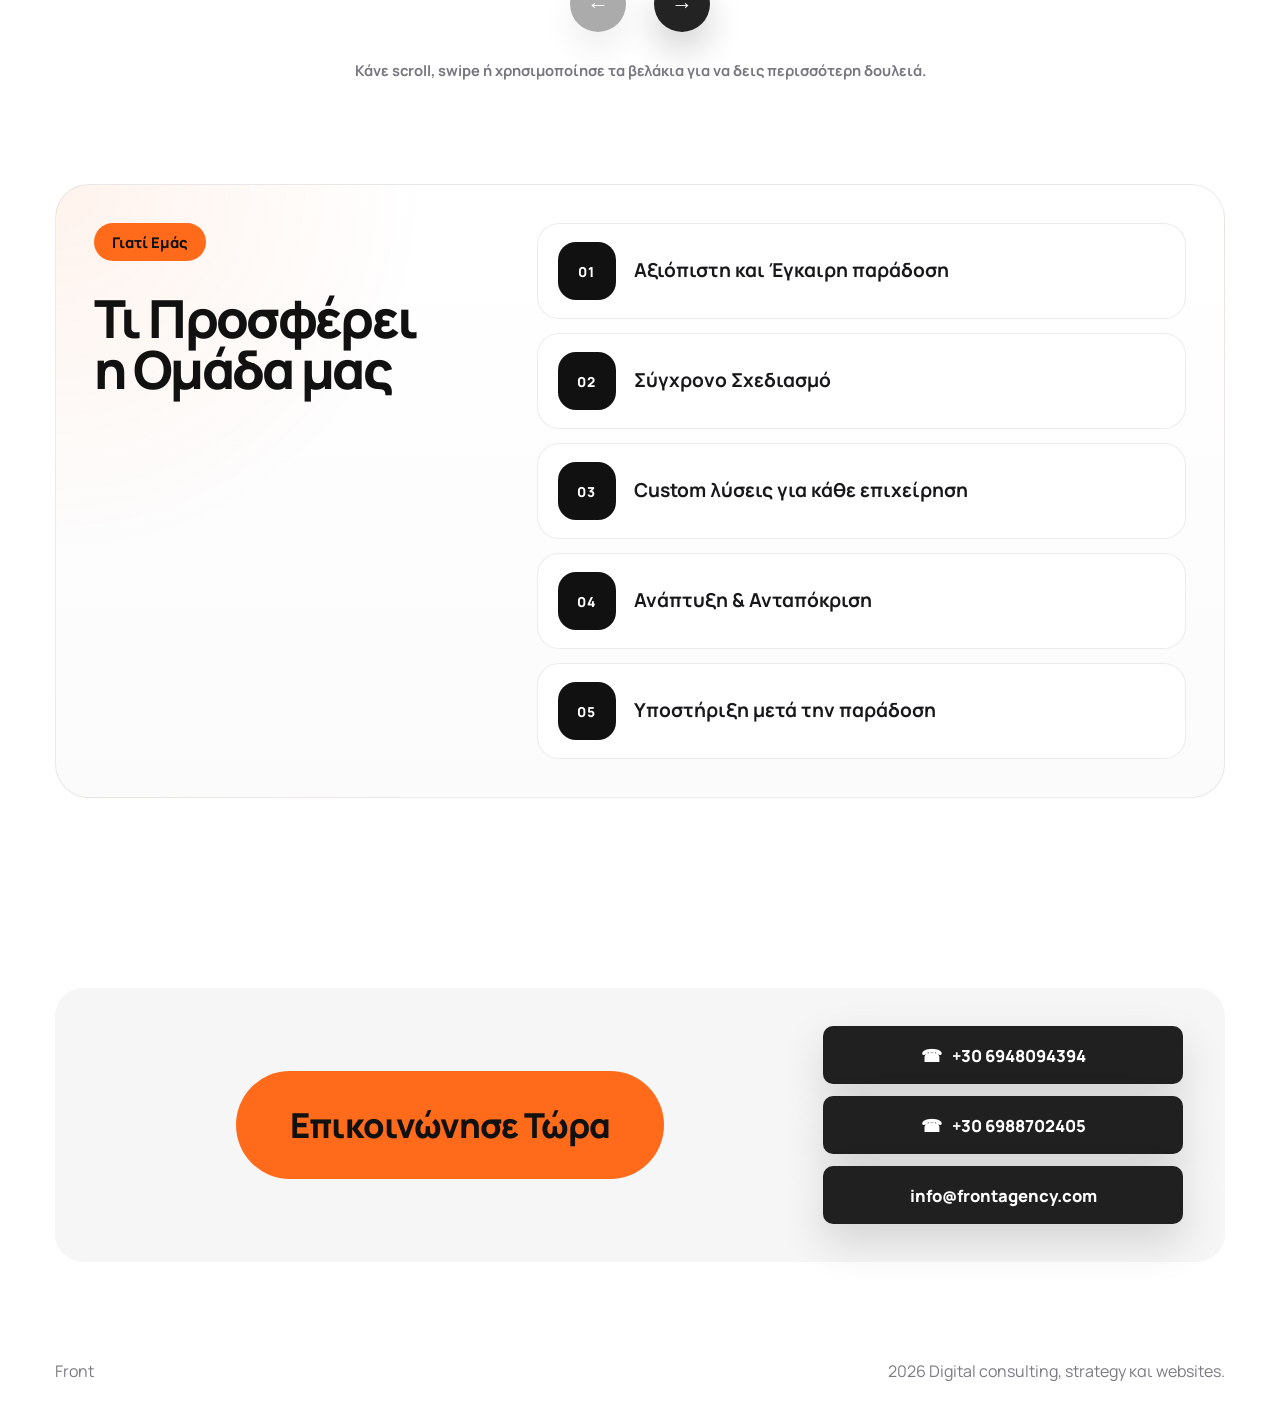
==== commit 4a9a9634: "second final" ====
--- a/index.html
+++ b/index.html
@@ -14,7 +14,7 @@
       href="https://fonts.googleapis.com/css2?family=Instrument+Serif:ital@0;1&family=Manrope:wght@400;500;600;700;800&display=swap"
       rel="stylesheet"
     />
-    <link rel="stylesheet" href="styles.css?v=front-business-page-11" />
+    <link rel="stylesheet" href="styles.css?v=front-business-page-12" />
   </head>
   <body>
     <header class="floating-nav" aria-label="Main navigation" data-i18n-attr="aria-label:navAria">
@@ -108,12 +108,12 @@
               <article class="case-card case-card-website">
                 <div class="case-visual case-visual-featured case-visual-project-full">
                   <img
-                    src="assets/projects/zanteblue-project-main.png"
+                    src="assets/projects/zanteblue-project-main.jpg"
                     alt="Zante Blue Cruises featured project preview"
                     loading="lazy"
                     decoding="async"
-                    width="2940"
-                    height="1596"
+                    width="2200"
+                    height="1194"
                   />
                 </div>
                 <div class="case-meta">
@@ -127,12 +127,12 @@
               <article class="case-card case-card-mobile">
                 <div class="case-visual case-visual-featured case-visual-project-full">
                   <img
-                    src="assets/projects/omerta-project-main.png"
+                    src="assets/projects/omerta-project-main.jpg"
                     alt="Omerta Sea Experience featured project preview"
                     loading="lazy"
                     decoding="async"
-                    width="2940"
-                    height="1596"
+                    width="2200"
+                    height="1194"
                   />
                 </div>
                 <div class="case-meta">
@@ -142,16 +142,16 @@
               </article>
             </a>
 
-            <a class="case-card-link case-card-link-featured" href="#cases" aria-label="View Marmoris Cruises project">
+            <a class="case-card-link case-card-link-featured" href="marmoris-cruises.html" aria-label="Open Marmoris Cruises case study">
               <article class="case-card case-card-marmoris">
                 <div class="case-visual case-visual-featured case-visual-project-full">
                   <img
-                    src="assets/projects/marmoris-project-main.png"
+                    src="assets/projects/marmoris-project-main.jpg"
                     alt="Marmoris Cruises featured project preview"
                     loading="lazy"
                     decoding="async"
-                    width="2940"
-                    height="1596"
+                    width="2200"
+                    height="1194"
                   />
                 </div>
                 <div class="case-meta">
@@ -162,7 +162,29 @@
             </a>
 
           </div>
-          <p class="cases-hint" data-i18n="casesHint">Scroll to explore more work.</p>
+          <div class="cases-nav" aria-label="Project navigation" data-i18n-attr="aria-label:casesNavAria">
+            <button
+              class="cases-arrow"
+              type="button"
+              data-cases-prev
+              aria-label="Show previous projects"
+              data-i18n-attr="aria-label:casesPrevAria"
+            >
+              <span aria-hidden="true">←</span>
+            </button>
+            <button
+              class="cases-arrow"
+              type="button"
+              data-cases-next
+              aria-label="Show more projects"
+              data-i18n-attr="aria-label:casesNextAria"
+            >
+              <span aria-hidden="true">→</span>
+            </button>
+          </div>
+          <p class="cases-hint">
+            <span data-i18n="casesHint">Scroll, swipe, or use the arrows to explore more work.</span>
+          </p>
         </div>
       </section>
 
@@ -170,24 +192,24 @@
         <div class="why-us-shell reveal">
           <div class="why-us-copy">
             <span class="orange-pill" data-i18n="whyUsPill">Γιατί Εμάς</span>
-            <h2 data-i18n="whyUsTitle">Γιατί να επιλέξεις την Ομάδα μας</h2>
+            <h2 data-i18n="whyUsTitle">Τι Προσφέρει η Ομάδα μας</h2>
           </div>
           <div class="why-us-list" aria-label="Γιατί να επιλέξεις την Ομάδα μας" data-i18n-attr="aria-label:whyUsAria">
             <article class="why-us-item">
               <span class="why-us-bullet" aria-hidden="true">01</span>
-              <p data-i18n="whyUsOne">Σύγχρονος σχεδιασμός</p>
+              <p data-i18n="whyUsOne">Αξιόπιστη και Έγκαιρη παράδοση</p>
             </article>
             <article class="why-us-item">
               <span class="why-us-bullet" aria-hidden="true">02</span>
-              <p data-i18n="whyUsTwo">Custom λύσεις για κάθε επιχείρηση</p>
+              <p data-i18n="whyUsTwo">Σύγχρονο Σχεδιασμό</p>
             </article>
             <article class="why-us-item">
               <span class="why-us-bullet" aria-hidden="true">03</span>
-              <p data-i18n="whyUsThree">Ανάπτυξη &amp; Ανταπόκριση</p>
+              <p data-i18n="whyUsThree">Custom λύσεις για κάθε επιχείρηση</p>
             </article>
             <article class="why-us-item">
               <span class="why-us-bullet" aria-hidden="true">04</span>
-              <p data-i18n="whyUsFour">Γρήγορη και αξιόπιστη παράδοση</p>
+              <p data-i18n="whyUsFour">Ανάπτυξη &amp; Ανταπόκριση</p>
             </article>
             <article class="why-us-item">
               <span class="why-us-bullet" aria-hidden="true">05</span>
@@ -222,6 +244,6 @@
       <p><span id="year"></span> <span data-i18n="footerText">Digital consulting, strategy and websites.</span></p>
     </footer>
 
-    <script src="script.js?v=front-business-page-11"></script>
+    <script src="script.js?v=front-business-page-12"></script>
   </body>
 </html>
--- a/styles.css
+++ b/styles.css
@@ -269,8 +269,8 @@
 }
 
 .mobile-menu-language .language-button.is-active {
-  background: #1b1b1c;
-  color: var(--white);
+  background: var(--white);
+  color: var(--black);
 }
 
 body.mobile-menu-open {
@@ -336,12 +336,12 @@
   position: absolute;
   inset: 0;
   background:
-    linear-gradient(90deg, rgba(255, 255, 255, 0.9) 0%, rgba(255, 255, 255, 0.42) 10%, rgba(255, 255, 255, 0.06) 22%, rgba(255, 255, 255, 0.01) 50%, rgba(255, 255, 255, 0.06) 78%, rgba(255, 255, 255, 0.42) 90%, rgba(255, 255, 255, 0.9) 100%),
-    linear-gradient(180deg, rgba(255, 255, 255, 0.9) 0%, rgba(255, 255, 255, 0.38) 10%, rgba(255, 255, 255, 0.05) 22%, rgba(255, 255, 255, 0.01) 50%, rgba(255, 255, 255, 0.05) 78%, rgba(255, 255, 255, 0.38) 90%, rgba(255, 255, 255, 0.9) 100%),
-    radial-gradient(circle at 0% 0%, rgba(255, 255, 255, 0.72), rgba(255, 255, 255, 0) 24%),
-    radial-gradient(circle at 100% 0%, rgba(255, 255, 255, 0.72), rgba(255, 255, 255, 0) 24%),
-    radial-gradient(circle at 0% 100%, rgba(255, 255, 255, 0.7), rgba(255, 255, 255, 0) 26%),
-    radial-gradient(circle at 100% 100%, rgba(255, 255, 255, 0.7), rgba(255, 255, 255, 0) 26%);
+    linear-gradient(90deg, rgba(255, 255, 255, 0.94) 0%, rgba(255, 255, 255, 0.56) 10%, rgba(255, 255, 255, 0.1) 24%, rgba(255, 255, 255, 0) 50%, rgba(255, 255, 255, 0.1) 76%, rgba(255, 255, 255, 0.56) 90%, rgba(255, 255, 255, 0.94) 100%),
+    linear-gradient(180deg, rgba(255, 255, 255, 0.9) 0%, rgba(255, 255, 255, 0.42) 10%, rgba(255, 255, 255, 0.08) 24%, rgba(255, 255, 255, 0) 50%, rgba(255, 255, 255, 0.08) 76%, rgba(255, 255, 255, 0.42) 90%, rgba(255, 255, 255, 0.9) 100%),
+    radial-gradient(circle at 0% 0%, rgba(255, 255, 255, 0.82), rgba(255, 255, 255, 0) 24%),
+    radial-gradient(circle at 100% 0%, rgba(255, 255, 255, 0.82), rgba(255, 255, 255, 0) 24%),
+    radial-gradient(circle at 0% 100%, rgba(255, 255, 255, 0.8), rgba(255, 255, 255, 0) 26%),
+    radial-gradient(circle at 100% 100%, rgba(255, 255, 255, 0.8), rgba(255, 255, 255, 0) 26%);
 }
 
 .hero-visual img {
@@ -350,12 +350,13 @@
   object-fit: cover;
   object-position: center center;
   opacity: 1;
+  filter: saturate(1.08) contrast(1.03);
   -webkit-mask-image:
-    linear-gradient(90deg, transparent 0%, rgba(0, 0, 0, 0.34) 8%, rgba(0, 0, 0, 0.92) 18%, rgba(0, 0, 0, 0.92) 82%, rgba(0, 0, 0, 0.34) 92%, transparent 100%),
-    linear-gradient(180deg, transparent 0%, rgba(0, 0, 0, 0.3) 8%, rgba(0, 0, 0, 0.94) 18%, rgba(0, 0, 0, 0.94) 82%, rgba(0, 0, 0, 0.3) 92%, transparent 100%);
+    linear-gradient(90deg, transparent 0%, rgba(0, 0, 0, 0.18) 10%, rgba(0, 0, 0, 0.98) 22%, rgba(0, 0, 0, 0.98) 78%, rgba(0, 0, 0, 0.18) 90%, transparent 100%),
+    linear-gradient(180deg, transparent 0%, rgba(0, 0, 0, 0.16) 10%, rgba(0, 0, 0, 0.98) 22%, rgba(0, 0, 0, 0.98) 78%, rgba(0, 0, 0, 0.16) 90%, transparent 100%);
   mask-image:
-    linear-gradient(90deg, transparent 0%, rgba(0, 0, 0, 0.34) 8%, rgba(0, 0, 0, 0.92) 18%, rgba(0, 0, 0, 0.92) 82%, rgba(0, 0, 0, 0.34) 92%, transparent 100%),
-    linear-gradient(180deg, transparent 0%, rgba(0, 0, 0, 0.3) 8%, rgba(0, 0, 0, 0.94) 18%, rgba(0, 0, 0, 0.94) 82%, rgba(0, 0, 0, 0.3) 92%, transparent 100%);
+    linear-gradient(90deg, transparent 0%, rgba(0, 0, 0, 0.18) 10%, rgba(0, 0, 0, 0.98) 22%, rgba(0, 0, 0, 0.98) 78%, rgba(0, 0, 0, 0.18) 90%, transparent 100%),
+    linear-gradient(180deg, transparent 0%, rgba(0, 0, 0, 0.16) 10%, rgba(0, 0, 0, 0.98) 22%, rgba(0, 0, 0, 0.98) 78%, rgba(0, 0, 0, 0.16) 90%, transparent 100%);
 }
 
 .hero::after {
@@ -364,8 +365,8 @@
   inset: 0;
   z-index: -2;
   background:
-    linear-gradient(90deg, rgba(255, 255, 255, 1) 0%, rgba(255, 255, 255, 0.8) 12%, rgba(255, 255, 255, 0.24) 24%, rgba(255, 255, 255, 0.02) 50%, rgba(255, 255, 255, 0.24) 76%, rgba(255, 255, 255, 0.8) 88%, rgba(255, 255, 255, 1) 100%),
-    linear-gradient(180deg, rgba(255, 255, 255, 0.52) 0%, rgba(255, 255, 255, 0.12) 12%, rgba(255, 255, 255, 0.01) 28%, rgba(255, 255, 255, 0.01) 72%, rgba(255, 255, 255, 0.14) 88%, rgba(255, 255, 255, 0.54) 100%),
+    linear-gradient(90deg, rgba(255, 255, 255, 0.98) 0%, rgba(255, 255, 255, 0.72) 12%, rgba(255, 255, 255, 0.18) 24%, rgba(255, 255, 255, 0.01) 50%, rgba(255, 255, 255, 0.18) 76%, rgba(255, 255, 255, 0.72) 88%, rgba(255, 255, 255, 0.98) 100%),
+    linear-gradient(180deg, rgba(255, 255, 255, 0.42) 0%, rgba(255, 255, 255, 0.12) 12%, rgba(255, 255, 255, 0.01) 28%, rgba(255, 255, 255, 0.01) 72%, rgba(255, 255, 255, 0.12) 88%, rgba(255, 255, 255, 0.44) 100%),
     radial-gradient(circle at 18% 20%, rgba(255, 107, 26, 0.06), transparent 24%),
     radial-gradient(circle at 76% 16%, rgba(255, 107, 26, 0.04), transparent 18%);
 }
@@ -379,13 +380,27 @@
 
 .particle-field {
   z-index: -1;
-  opacity: 0.24;
+  opacity: 1;
   background:
-    radial-gradient(circle at 14% 74%, rgba(0, 0, 0, 0.18) 1px, transparent 2px),
-    radial-gradient(circle at 38% 28%, rgba(0, 0, 0, 0.12) 1px, transparent 2px),
-    radial-gradient(circle at 74% 72%, rgba(0, 0, 0, 0.14) 1px, transparent 2px),
-    radial-gradient(circle at 90% 46%, rgba(0, 0, 0, 0.1) 1px, transparent 2px);
-  background-size: 210px 170px, 260px 210px, 180px 220px, 230px 240px;
+    radial-gradient(circle at 8% 18%, rgba(255, 107, 26, 1) 0 2.2px, transparent 2.6px),
+    radial-gradient(circle at 14% 72%, rgba(255, 107, 26, 0.98) 0 1.8px, transparent 2.2px),
+    radial-gradient(circle at 19% 38%, rgba(255, 140, 75, 1) 0 2.7px, transparent 3.1px),
+    radial-gradient(circle at 26% 12%, rgba(255, 107, 26, 0.94) 0 1.8px, transparent 2.2px),
+    radial-gradient(circle at 31% 82%, rgba(255, 128, 58, 1) 0 2px, transparent 2.5px),
+    radial-gradient(circle at 37% 26%, rgba(255, 107, 26, 0.96) 0 2.3px, transparent 2.8px),
+    radial-gradient(circle at 44% 66%, rgba(255, 142, 84, 0.92) 0 1.7px, transparent 2.1px),
+    radial-gradient(circle at 52% 18%, rgba(255, 107, 26, 1) 0 2.6px, transparent 3.1px),
+    radial-gradient(circle at 58% 78%, rgba(255, 128, 58, 0.96) 0 1.9px, transparent 2.3px),
+    radial-gradient(circle at 63% 34%, rgba(255, 107, 26, 1) 0 2px, transparent 2.5px),
+    radial-gradient(circle at 71% 14%, rgba(255, 140, 75, 0.94) 0 1.7px, transparent 2.1px),
+    radial-gradient(circle at 76% 62%, rgba(255, 107, 26, 1) 0 2.7px, transparent 3.2px),
+    radial-gradient(circle at 82% 24%, rgba(255, 128, 58, 1) 0 1.9px, transparent 2.3px),
+    radial-gradient(circle at 88% 74%, rgba(255, 107, 26, 0.98) 0 2.2px, transparent 2.7px),
+    radial-gradient(circle at 93% 42%, rgba(255, 140, 75, 0.92) 0 1.7px, transparent 2.1px),
+    radial-gradient(circle at 24% 54%, rgba(255, 107, 26, 0.88) 0 1.4px, transparent 1.8px),
+    radial-gradient(circle at 68% 48%, rgba(255, 107, 26, 0.88) 0 1.4px, transparent 1.8px),
+    radial-gradient(circle at 84% 12%, rgba(255, 107, 26, 0.9) 0 1.3px, transparent 1.7px);
+  filter: none;
 }
 
 .hero-inner {
@@ -1271,6 +1286,7 @@
 }
 
 .cases-rail {
+  position: relative;
   padding-inline: clamp(24px, 4vw, 64px);
   margin-top: 44px;
 }
@@ -1542,11 +1558,60 @@
 }
 
 .cases-hint {
-  padding: 0 clamp(24px, 4vw, 64px);
-  margin-top: 12px;
-  color: #8a8a92;
-  font-size: 0.9rem;
-  text-align: right;
+  display: flex;
+  align-items: center;
+  justify-content: center;
+  width: 100%;
+  margin: 16px auto 0;
+  padding: 12px 18px;
+  color: #76767e;
+  font-size: 0.92rem;
+  font-weight: 700;
+  text-align: center;
+}
+
+.cases-nav {
+  display: flex;
+  align-items: center;
+  justify-content: center;
+  gap: 28px;
+  width: 100%;
+  margin: 18px auto 0;
+}
+
+.cases-arrow {
+  display: inline-flex;
+  align-items: center;
+  justify-content: center;
+  width: 56px;
+  height: 56px;
+  border: 0;
+  border-radius: 50%;
+  background: rgba(17, 17, 17, 0.92);
+  color: var(--white);
+  box-shadow: 0 18px 34px rgba(17, 17, 17, 0.18);
+  cursor: pointer;
+  transition:
+    opacity 180ms ease,
+    transform 180ms ease,
+    background 180ms ease;
+}
+
+.cases-arrow:hover,
+.cases-arrow:focus-visible {
+  background: #111111;
+  transform: scale(1.03);
+}
+
+.cases-arrow[disabled] {
+  opacity: 0.38;
+  cursor: default;
+  transform: none;
+}
+
+.cases-arrow span {
+  font-size: 1.35rem;
+  line-height: 1;
 }
 
 .why-us {
@@ -2525,6 +2590,7 @@
   }
 }
 
+
 @media (max-width: 1040px) {
   .floating-nav {
     grid-template-columns: 54px auto;
@@ -2600,6 +2666,11 @@
     width: min(90vw, 460px);
   }
 
+  .cases-arrow {
+    width: 52px;
+    height: 52px;
+  }
+
   .cases-hint {
     display: block;
   }
@@ -2792,6 +2863,11 @@
     padding: 0 18px;
   }
 
+  .cases-arrow {
+    width: 48px;
+    height: 48px;
+  }
+
   .why-us {
     padding-bottom: 72px;
   }
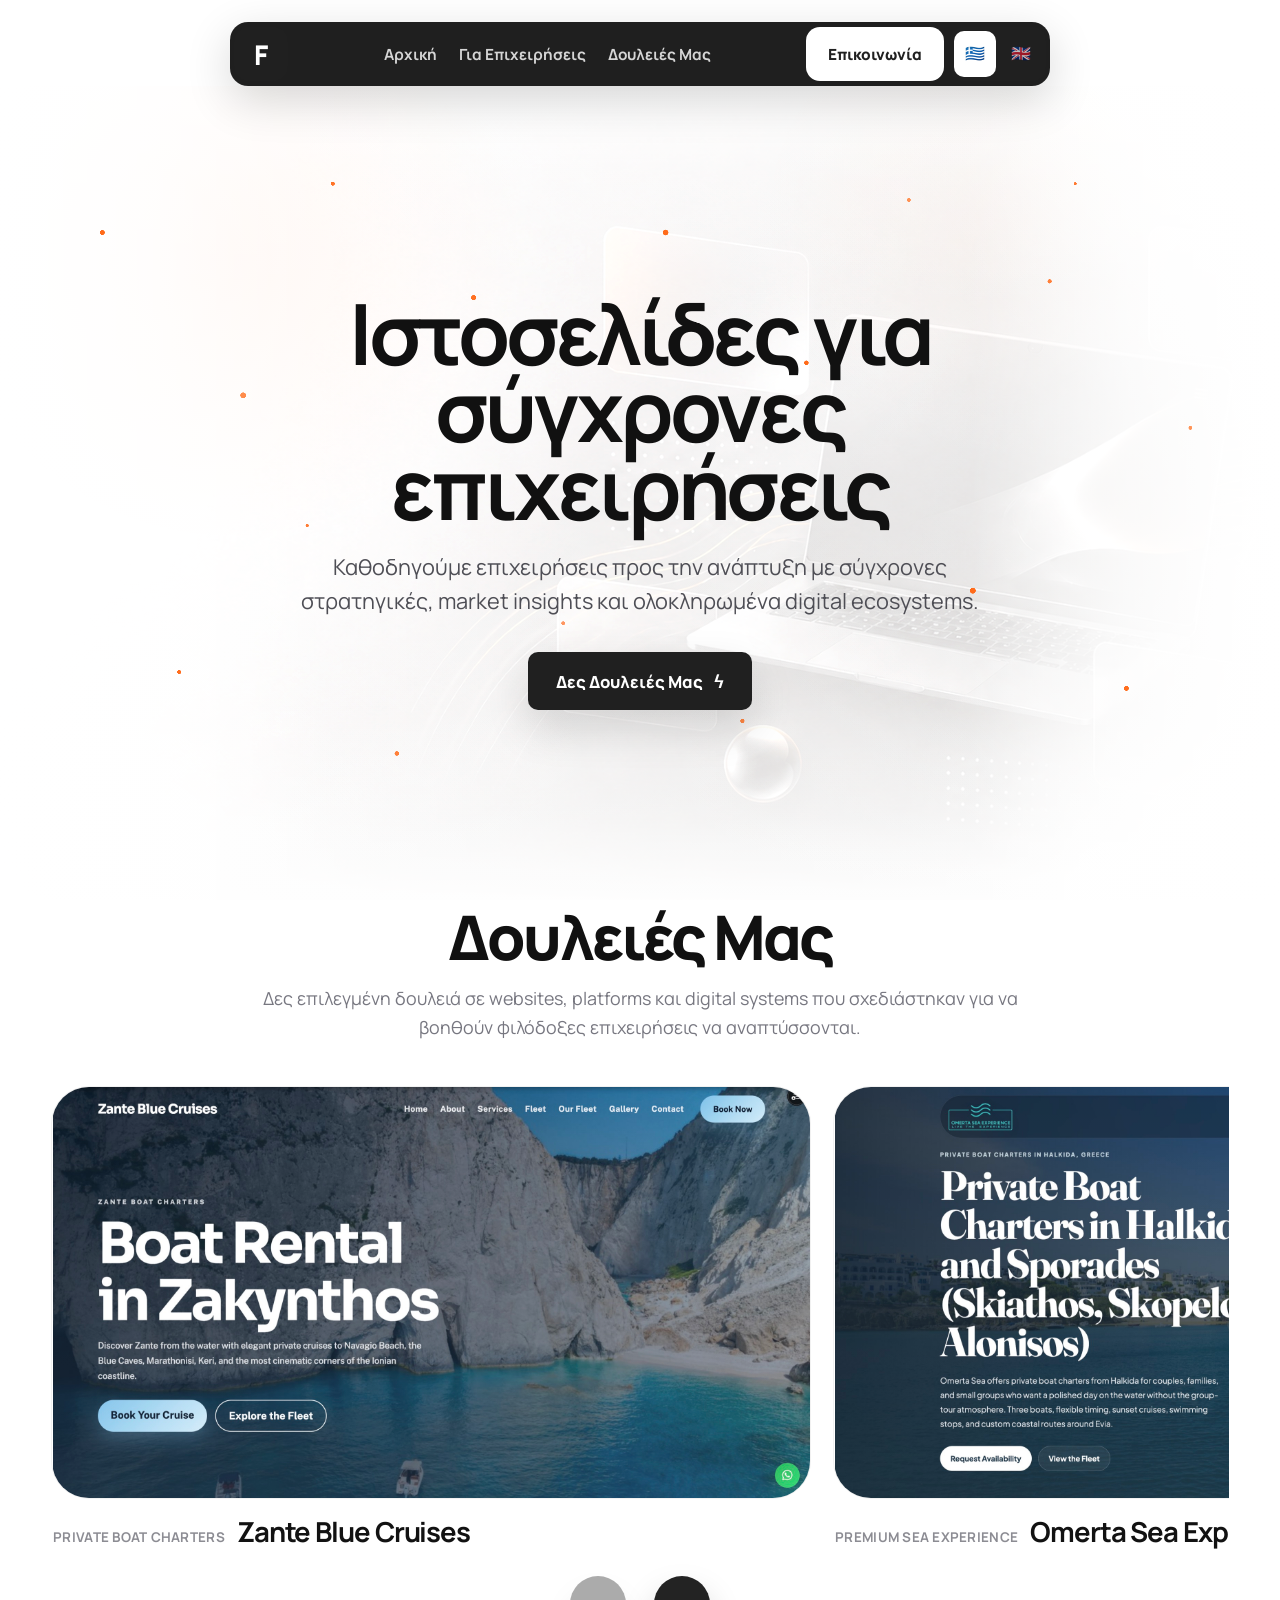
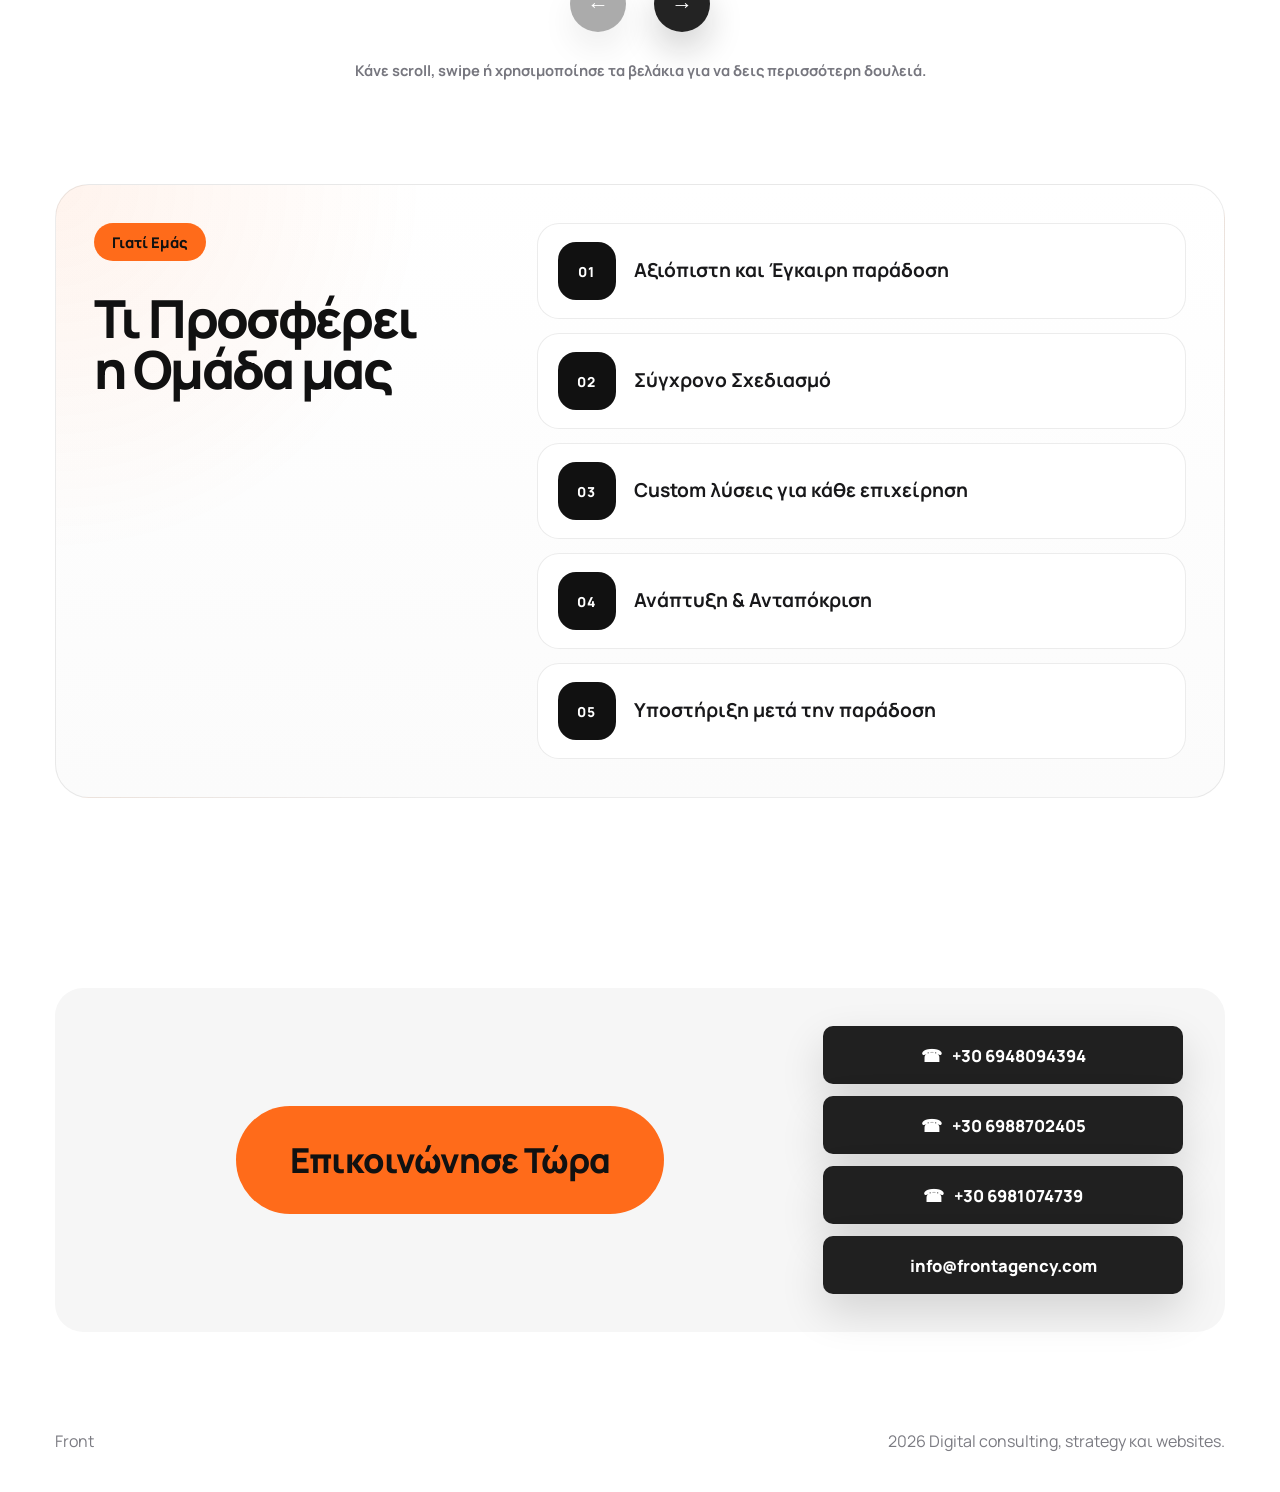
==== commit a2c57af0: "phone" ====
--- a/index.html
+++ b/index.html
@@ -3,11 +3,88 @@
   <head>
     <meta charset="UTF-8" />
     <meta name="viewport" content="width=device-width, initial-scale=1.0" />
-    <title>Front | Digital Consulting & Strategy</title>
+    <title>Front | Web Design, Digital Strategy & Automation Agency</title>
     <meta
       name="description"
-      content="Η Front βοηθά φιλόδοξες επιχειρήσεις να χτίσουν digital strategy, high-performing websites και conversion systems που οδηγούν σε μετρήσιμη ανάπτυξη."
+      content="Η Front είναι digital agency στην Ελλάδα για επαγγελματικές ιστοσελίδες, digital strategy, CRM, automation και conversion systems που οδηγούν σε μετρήσιμη ανάπτυξη."
     />
+    <meta name="robots" content="index, follow, max-image-preview:large" />
+    <meta name="author" content="Front" />
+    <meta name="theme-color" content="#ffffff" />
+    <link rel="canonical" href="https://frontagency.com/" />
+    <link rel="icon" href="/favicon.svg" type="image/svg+xml" />
+    <link rel="manifest" href="/site.webmanifest" />
+    <meta property="og:site_name" content="Front" />
+    <meta property="og:type" content="website" />
+    <meta property="og:title" content="Front | Web Design, Digital Strategy & Automation Agency" />
+    <meta
+      property="og:description"
+      content="Professional websites, digital strategy, CRM, automation and conversion systems for ambitious businesses."
+    />
+    <meta property="og:url" content="https://frontagency.com/" />
+    <meta property="og:image" content="https://frontagency.com/assets/generated/hero-tech-white-fade-v1.png" />
+    <meta property="og:image:width" content="1717" />
+    <meta property="og:image:height" content="916" />
+    <meta property="og:image:alt" content="Front digital agency website hero preview" />
+    <meta property="og:locale" content="el_GR" />
+    <meta property="og:locale:alternate" content="en_US" />
+    <meta name="twitter:card" content="summary_large_image" />
+    <meta name="twitter:title" content="Front | Web Design, Digital Strategy & Automation Agency" />
+    <meta
+      name="twitter:description"
+      content="Professional websites, digital strategy, CRM, automation and conversion systems for ambitious businesses."
+    />
+    <meta name="twitter:image" content="https://frontagency.com/assets/generated/hero-tech-white-fade-v1.png" />
+    <script type="application/ld+json">
+      {
+        "@context": "https://schema.org",
+        "@graph": [
+          {
+            "@type": "Organization",
+            "@id": "https://frontagency.com/#organization",
+            "name": "Front",
+            "url": "https://frontagency.com/",
+            "logo": "https://frontagency.com/favicon.svg",
+            "email": "info@frontagency.com",
+            "telephone": ["+306948094394", "+306988702405", "+306981074739"],
+            "areaServed": ["GR", "EU", "GB", "US"],
+            "sameAs": []
+          },
+          {
+            "@type": "WebSite",
+            "@id": "https://frontagency.com/#website",
+            "url": "https://frontagency.com/",
+            "name": "Front",
+            "publisher": {
+              "@id": "https://frontagency.com/#organization"
+            },
+            "inLanguage": ["el", "en"]
+          },
+          {
+            "@type": "ProfessionalService",
+            "@id": "https://frontagency.com/#professional-service",
+            "name": "Front",
+            "url": "https://frontagency.com/",
+            "image": "https://frontagency.com/assets/generated/hero-tech-white-fade-v1.png",
+            "email": "info@frontagency.com",
+            "telephone": ["+306948094394", "+306988702405", "+306981074739"],
+            "priceRange": "$$",
+            "address": {
+              "@type": "PostalAddress",
+              "addressCountry": "GR"
+            },
+            "areaServed": ["Greece", "Europe", "United Kingdom", "United States"],
+            "serviceType": [
+              "Website Design and Development",
+              "Digital Strategy",
+              "CRM and Automation",
+              "AI Implementation",
+              "Analytics and Growth Insights"
+            ]
+          }
+        ]
+      }
+    </script>
     <link rel="preconnect" href="https://fonts.googleapis.com" />
     <link rel="preconnect" href="https://fonts.gstatic.com" crossorigin />
     <link
@@ -233,6 +310,10 @@
               <span class="contact-number-icon" aria-hidden="true">&#9742;</span>
               <span>+30 6988702405</span>
             </a>
+            <a class="button button-dark contact-number" href="tel:+306981074739" aria-label="Call contact">
+              <span class="contact-number-icon" aria-hidden="true">&#9742;</span>
+              <span>+30 6981074739</span>
+            </a>
             <a class="button button-dark contact-email" href="mailto:info@frontagency.com">info@frontagency.com</a>
           </div>
         </div>
@@ -244,6 +325,6 @@
       <p><span id="year"></span> <span data-i18n="footerText">Digital consulting, strategy and websites.</span></p>
     </footer>
 
-    <script src="script.js?v=front-business-page-12"></script>
+    <script src="script.js?v=front-seo-13"></script>
   </body>
 </html>
